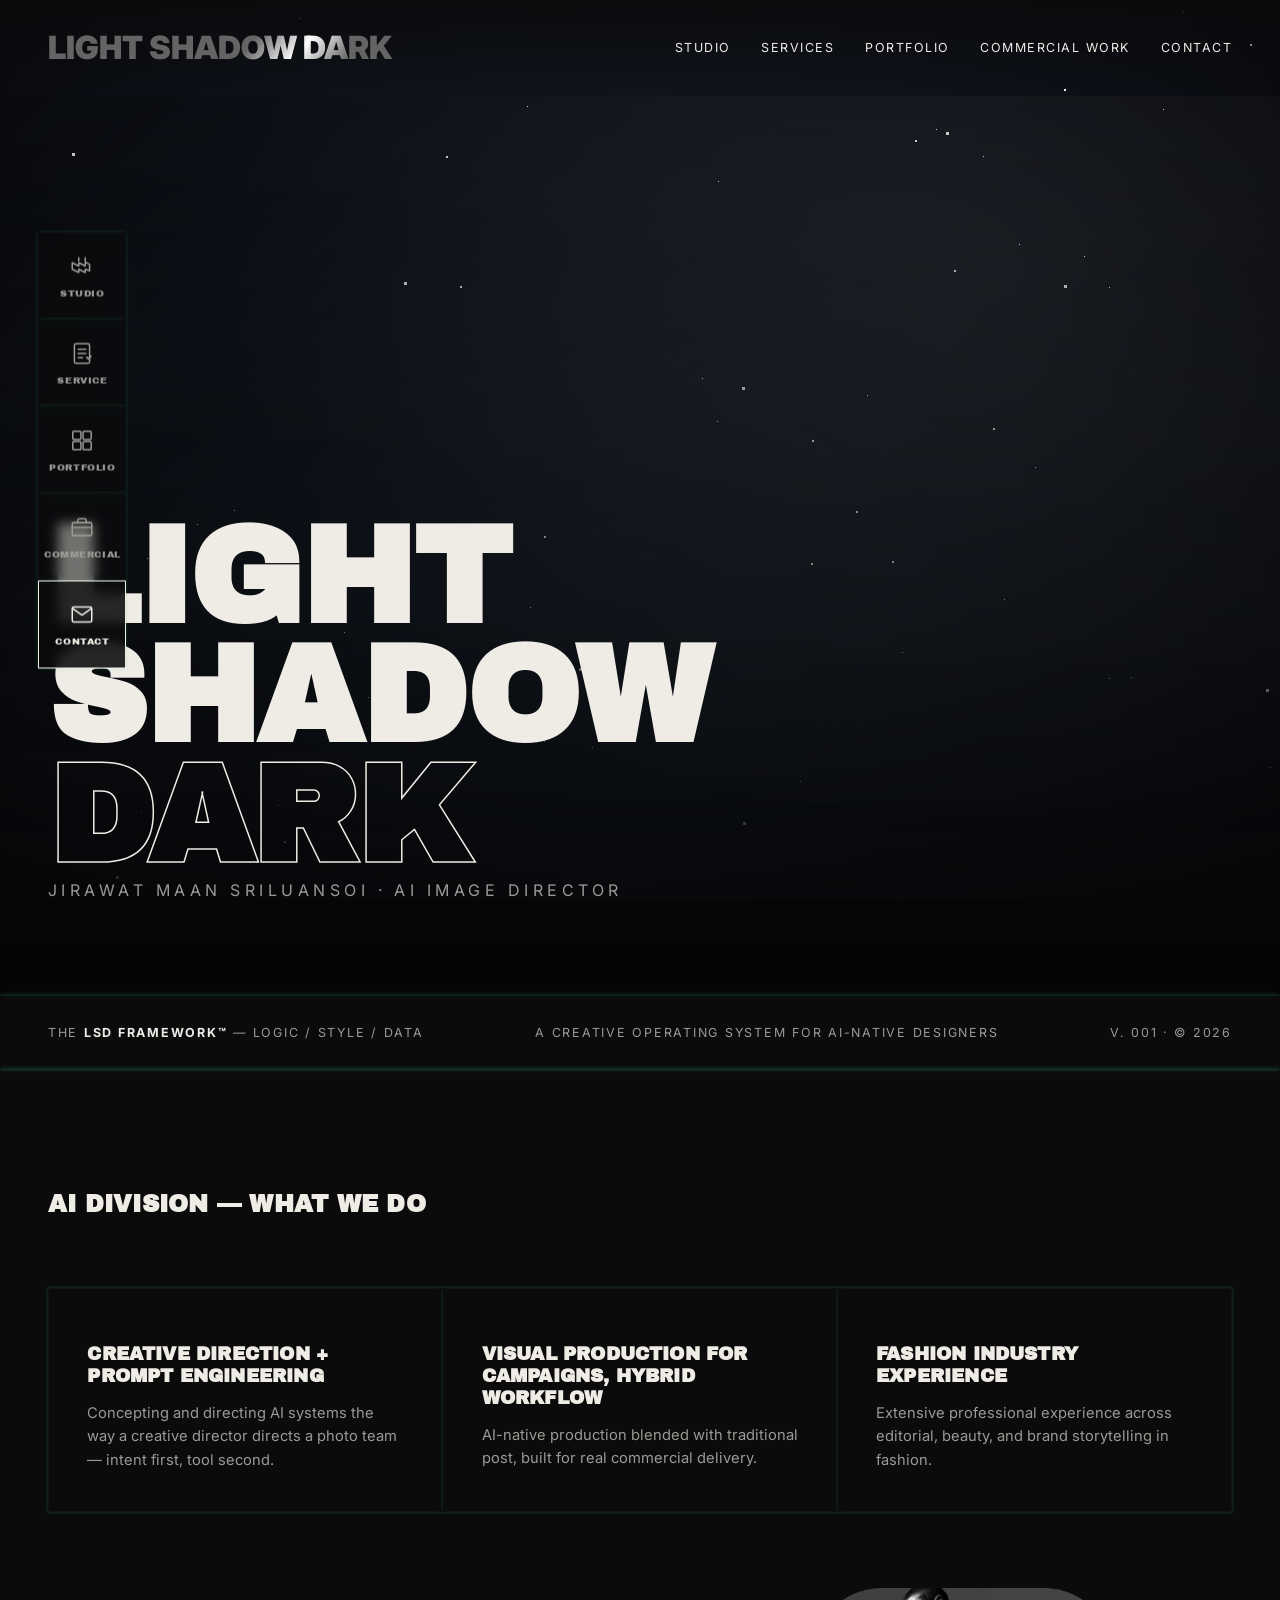
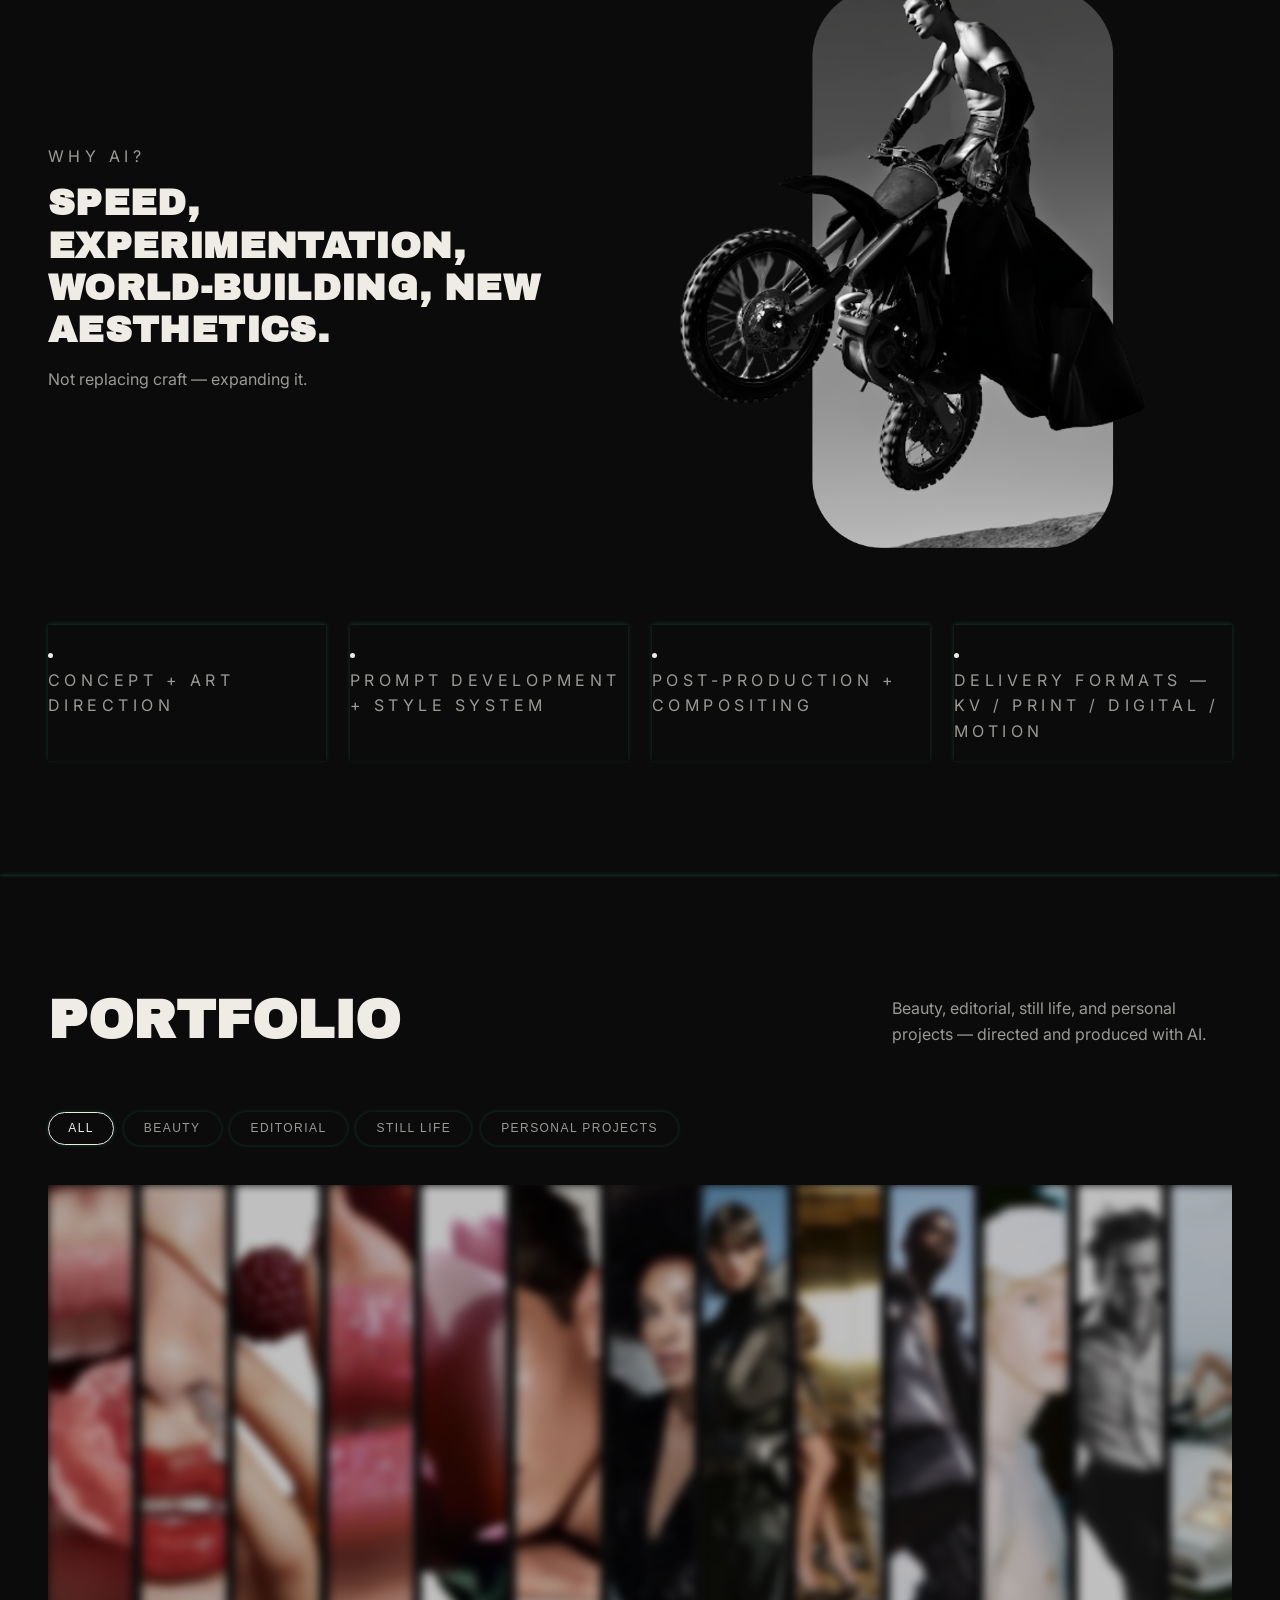
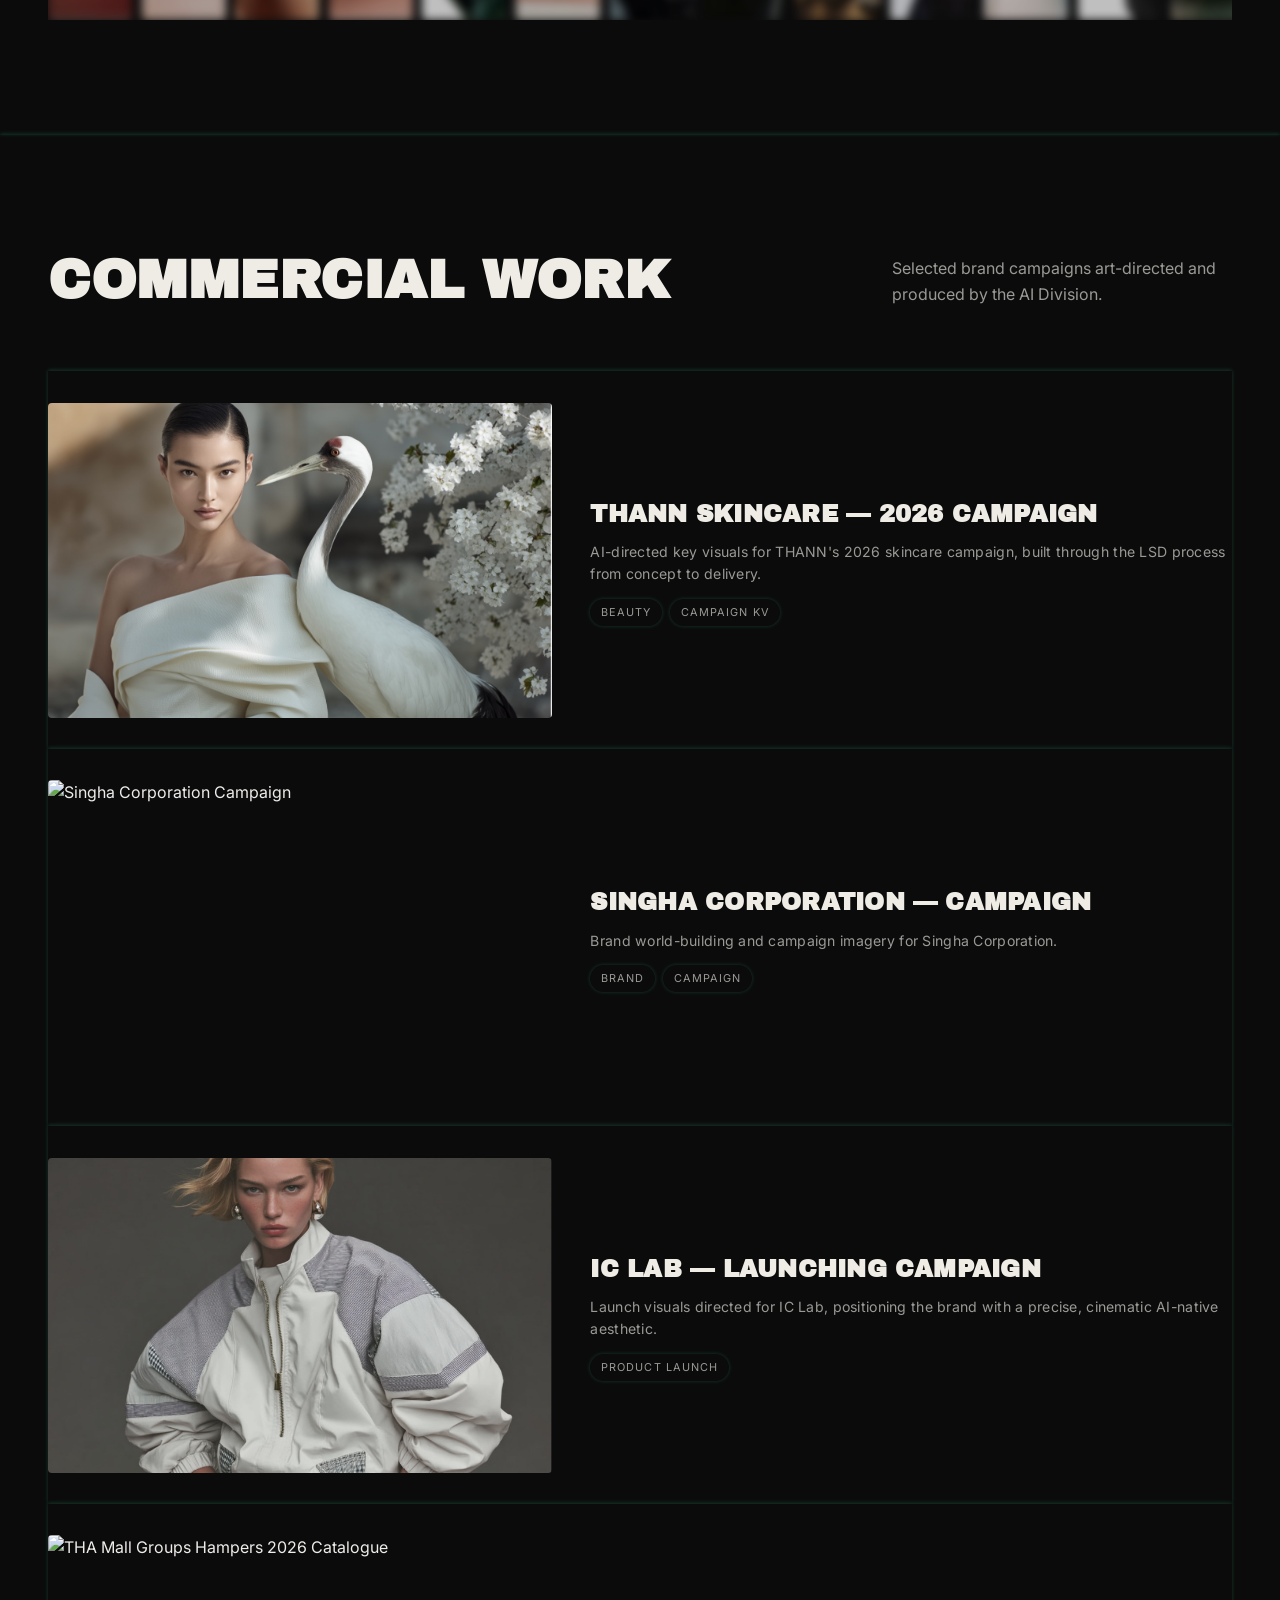
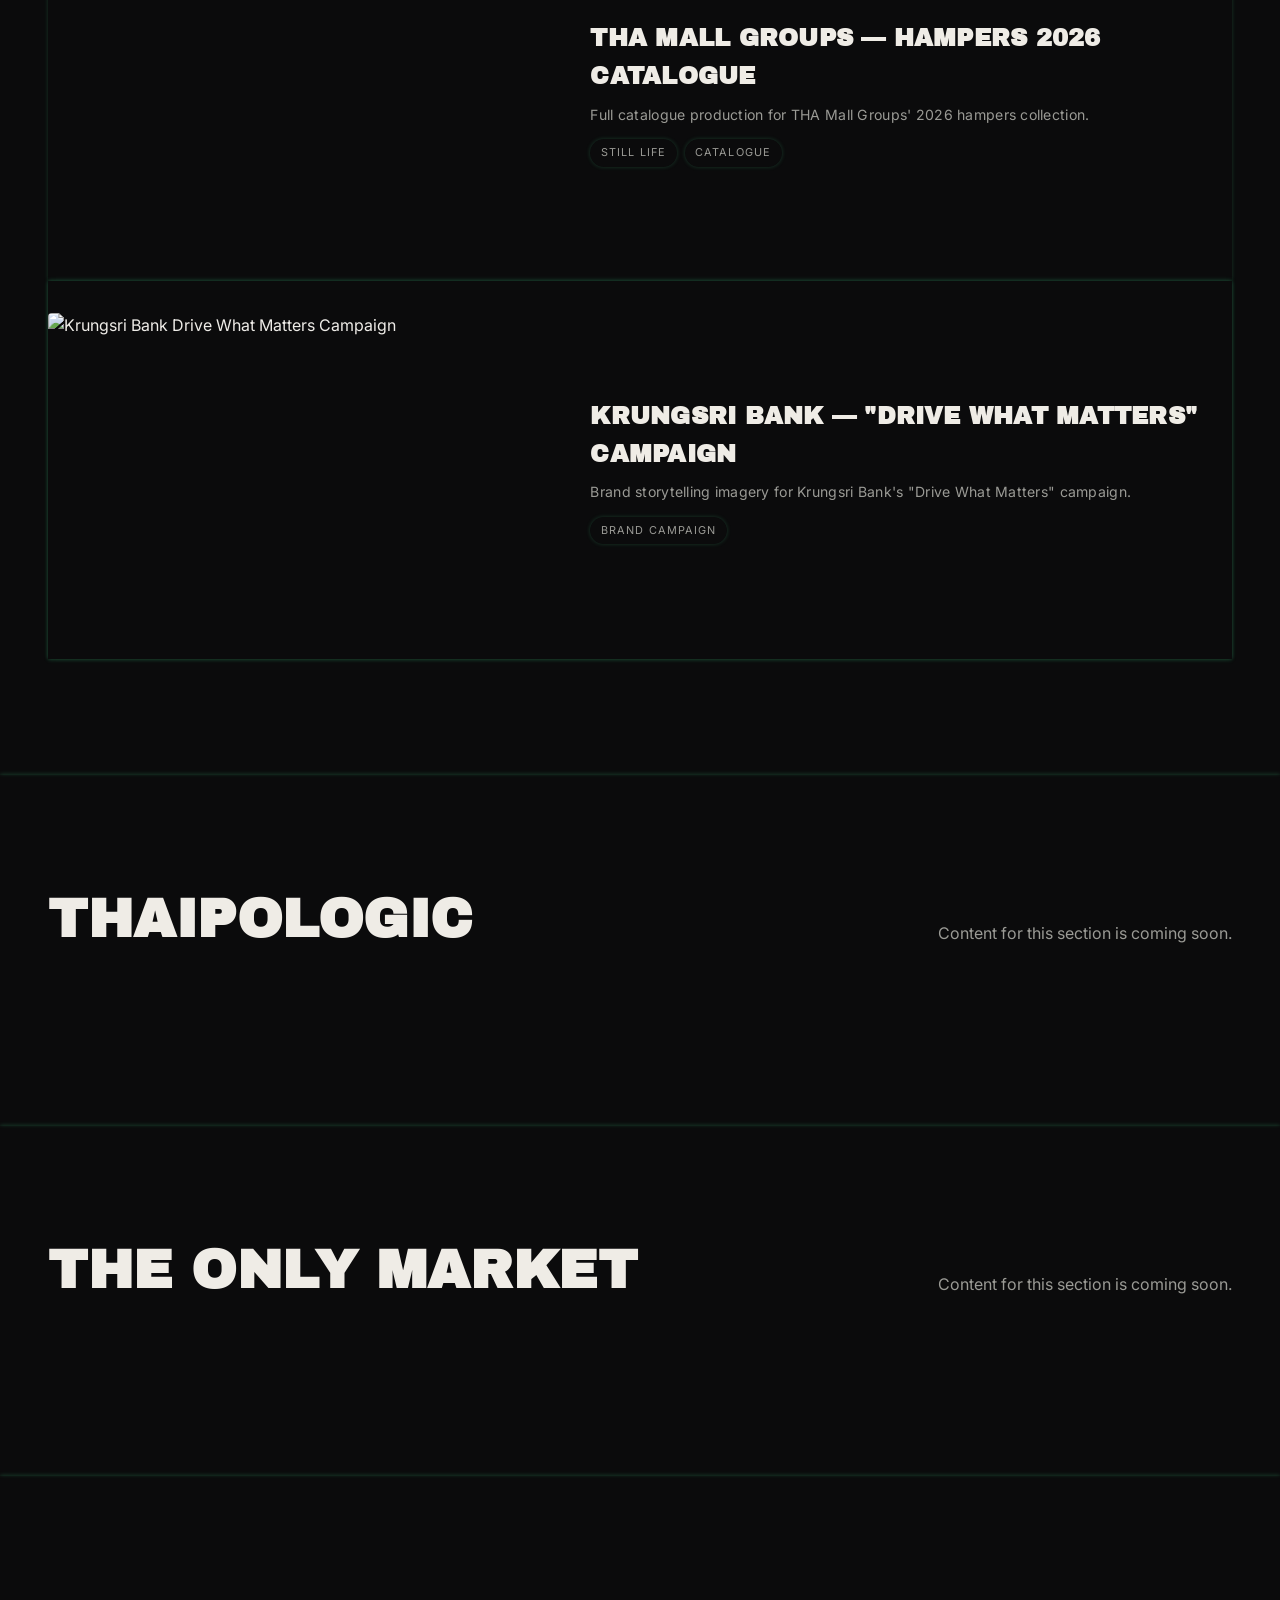
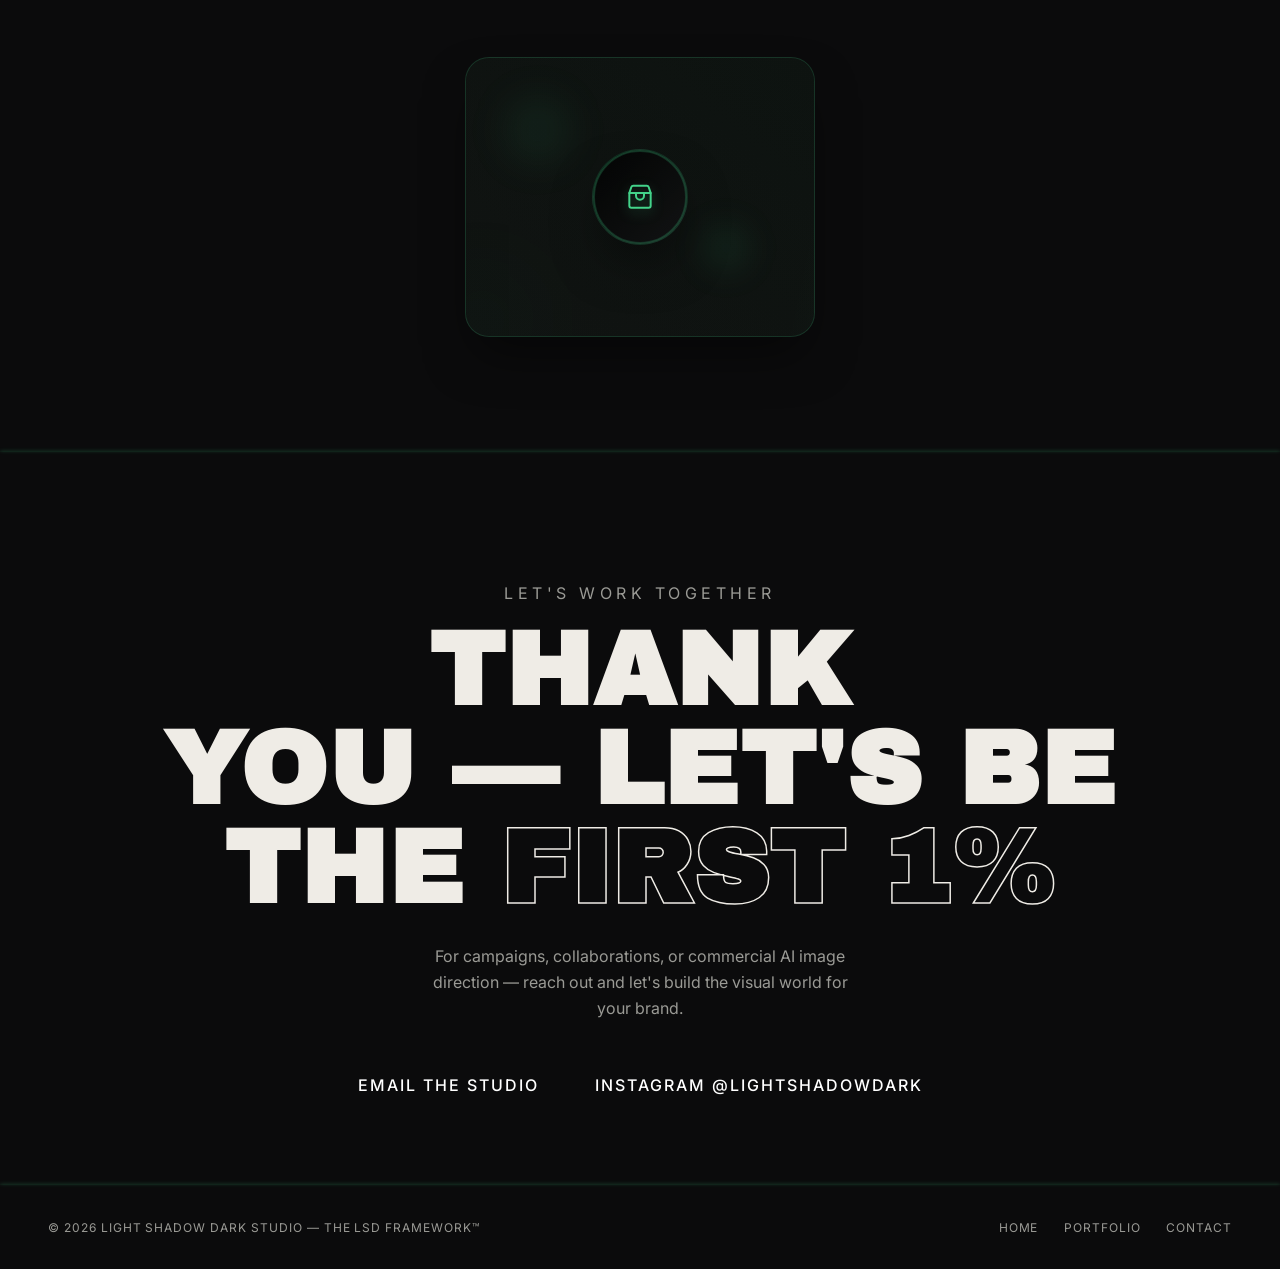
==== index.html @ 572781c7 "Move coming-soon card into the dedicated section, not Thaipologic/Market Misread the request — the c" ====
<!DOCTYPE html>
<html lang="en">
<head>
<meta charset="UTF-8">
<meta name="viewport" content="width=device-width, initial-scale=1.0">
<title>Light Shadow Dark Studio — AI Image Direction</title>
<meta name="description" content="LIGHT SHADOW DARK STUDIO — AI image direction for fashion, beauty and brand storytelling. Founded by Jirawat Maan Sriluansoi.">
<link rel="preconnect" href="https://fonts.googleapis.com">
<link rel="preconnect" href="https://fonts.gstatic.com" crossorigin>
<link href="https://fonts.googleapis.com/css2?family=Archivo+Black&family=Inter:wght@400;500;600&display=swap" rel="stylesheet">
<link rel="stylesheet" href="./style.css?v=17">
</head>
<body>

<!-- ============ FLOATING SIDE NAV (icons, follows scroll) ============ -->
<nav class="side-nav" id="sideNav" aria-label="Quick navigation">
  <a href="#studio" class="side-nav-item" data-section="studio">
    <span class="side-nav-icon" aria-hidden="true">
      <svg viewBox="0 0 24 24" fill="none" stroke="currentColor" stroke-width="1.4" stroke-linecap="round" stroke-linejoin="round">
        <path d="M3 8.5l6 3v-3l6 3V8l4 2v6l-4-1.5v3l-6-3v3l-6-3V8.5z"/>
        <path d="M9 4v3M15 4v3"/>
      </svg>
    </span>
    <span class="side-nav-label">Studio</span>
  </a>
  <a href="#services" class="side-nav-item" data-section="services">
    <span class="side-nav-icon" aria-hidden="true">
      <svg viewBox="0 0 24 24" fill="none" stroke="currentColor" stroke-width="1.4" stroke-linecap="round" stroke-linejoin="round">
        <rect x="5" y="3" width="14" height="18" rx="1.5"/>
        <path d="M8.5 8h7M8.5 12h7M8.5 16h4"/>
        <path d="M16.5 15.5l1.4 1.4 2.3-2.4" stroke-width="1.6"/>
      </svg>
    </span>
    <span class="side-nav-label">Service</span>
  </a>
  <a href="#portfolio" class="side-nav-item" data-section="portfolio">
    <span class="side-nav-icon" aria-hidden="true">
      <svg viewBox="0 0 24 24" fill="none" stroke="currentColor" stroke-width="1.4" stroke-linecap="round" stroke-linejoin="round">
        <rect x="3.5" y="3.5" width="7.5" height="7.5" rx="1"/>
        <rect x="13" y="3.5" width="7.5" height="7.5" rx="1"/>
        <rect x="3.5" y="13" width="7.5" height="7.5" rx="1"/>
        <rect x="13" y="13" width="7.5" height="7.5" rx="1"/>
      </svg>
    </span>
    <span class="side-nav-label">Portfolio</span>
  </a>
  <a href="#work" class="side-nav-item" data-section="work">
    <span class="side-nav-icon" aria-hidden="true">
      <svg viewBox="0 0 24 24" fill="none" stroke="currentColor" stroke-width="1.4" stroke-linecap="round" stroke-linejoin="round">
        <rect x="3" y="7.5" width="18" height="12" rx="1.5"/>
        <path d="M8 7.5V6a2 2 0 0 1 2-2h4a2 2 0 0 1 2 2v1.5"/>
        <path d="M3 12h18"/>
      </svg>
    </span>
    <span class="side-nav-label">Commercial</span>
  </a>
  <a href="#contact" class="side-nav-item" data-section="contact">
    <span class="side-nav-icon" aria-hidden="true">
      <svg viewBox="0 0 24 24" fill="none" stroke="currentColor" stroke-width="1.4" stroke-linecap="round" stroke-linejoin="round">
        <rect x="3" y="5" width="18" height="14" rx="1.5"/>
        <path d="M3.5 6.5l8.5 6 8.5-6"/>
      </svg>
    </span>
    <span class="side-nav-label">Contact</span>
  </a>
</nav>

<!-- ============ HEADER + HERO + FRAMEWORK STRIP, wrapped in the falling-star frame ============ -->
<div class="stars-frame">
  <div class="star-bg" aria-hidden="true">
    <div id="stars"></div>
    <div id="stars2"></div>
    <div id="stars3"></div>
  </div>

  <div class="stars-frame-content">
    <header class="site-header" id="siteHeader">
      <div class="shine">LIGHT SHADOW DARK</div>
      <!-- From Uiverse.io by kennyotsu --> 

    
      <nav class="nav-links" id="navLinks">
        <a href="#studio">Studio</a>
        <a href="#services">Services</a>
        <a href="#portfolio">Portfolio</a>
        <a href="#work">Commercial Work</a>
        <a href="#contact">Contact</a>
      </nav>
      <button class="nav-toggle" id="navToggle" aria-label="Toggle menu">☰</button>
    </header>

    <section class="hero" id="home">
      <div class="container">
        
        <h1 class="hero-title">LIGHT<br>SHADOW<br><em>DARK</em></h1>
        <span class="eyebrow">Jirawat Maan Sriluansoi · AI Image Director</span>
      </div>
    </section>
    <div class="framework-strip">
      <div class="container">
        <span class="tag">The <strong>LSD Framework™</strong> — Logic / Style / Data</span>
        <span class="tag">A creative operating system for AI-native designers</span>
        <span class="tag">V. 001 · © 2026</span>
      </div>
    </div>
  </div>
</div>

<!-- ============ COLOR NAV ============ -->


<!-- ============ SERVICES ============ -->
<section class="section" id="services">
  <div class="container">
    <div class="section-head">
      <h1>AI Division — What We Do</h1>
    </div>
    <div class="service-cards">
      <div class="service-card">
        <span class="num"></span>
        <h3>Creative Direction + Prompt Engineering</h3>
        <p>Concepting and directing AI systems the way a creative director directs a photo team — intent first, tool second.</p>
      </div>
      <div class="service-card">
        <span class="num"></span>
        <h3>Visual Production for Campaigns, Hybrid Workflow</h3>
        <p>AI-native production blended with traditional post, built for real commercial delivery.</p>
      </div>
      <div class="service-card">
        <span class="num"></span>
        <h3>Fashion Industry Experience</h3>
        <p>Extensive professional experience across editorial, beauty, and brand storytelling in fashion.</p>
      </div>
    </div>
    <div class="why-block">
      <div class="why-copy">
        <span class="eyebrow">Why AI?</span>
        <h3>Speed, experimentation, world-building, new aesthetics.</h3>
        <p class="note">Not replacing craft — expanding it.</p>
      </div>
      <img src="assets/img/aiwhyai.png" alt="Why AI — visual example">
    </div>
    <div class="process-steps">
      <li><span class="eyebrow">Concept + Art Direction</span></li>
      <li><span class="eyebrow">Prompt Development + Style System</span></li>
      <li><span class="eyebrow">Post-Production + Compositing</span></li>
      <li><span class="eyebrow">Delivery Formats — KV / Print / Digital / Motion</span></li>
    </div>
  </div>
</section>

<!-- ============ PORTFOLIO ============ -->
<section class="section" id="portfolio">
  <div class="container">
    <div class="section-head">
      <h2>Portfolio</h2>
      <p class="lede">Beauty, editorial, still life, and personal projects — directed and produced with AI.</p>
    </div>
    <div class="filter-tabs" id="filterTabs">
      <button class="active" data-filter="all">All</button>
      <button data-filter="beauty">Beauty</button>
      <button data-filter="editorial">Editorial</button>
      <button data-filter="stilllife">Still Life</button>
      <button data-filter="personal">Personal Projects</button>
    </div>
    <div class="gallery" id="gallery">
      <div class="gallery-item is-visible" data-cat="beauty"><img src="assets/img/Beauty01-Small.jpeg" data-full="assets/img/Beauty01-Full.png" alt="Beauty — LSD Studio" loading="lazy"></div>
      <div class="gallery-item is-visible" data-cat="beauty"><img src="assets/img/Beauty02-Small.jpeg" data-full="assets/img/Beauty02-Full.png" alt="Beauty — LSD Studio" loading="lazy"></div>
      <div class="gallery-item is-visible" data-cat="beauty"><img src="assets/img/Beauty03-Small.jpeg" data-full="assets/img/Beauty03-Full.png" alt="Beauty — LSD Studio" loading="lazy"></div>
      <div class="gallery-item is-visible" data-cat="beauty"><img src="assets/img/Beauty04-Small.jpeg" data-full="assets/img/Beauty04-Full.png" alt="Beauty — LSD Studio" loading="lazy"></div>
      <div class="gallery-item is-visible" data-cat="beauty"><img src="assets/img/Beauty05-Small.jpeg" data-full="assets/img/Beauty05-Full.png" alt="Beauty — LSD Studio" loading="lazy"></div>
      <div class="gallery-item is-visible" data-cat="beauty"><img src="assets/img/Beauty06-Small.jpeg" data-full="assets/img/Beauty06-Full.png" alt="Beauty — LSD Studio" loading="lazy"></div>
      <div class="gallery-item is-visible" data-cat="editorial"><img src="assets/img/Editorial01-Small.jpeg" data-full="assets/img/Editorial01-Full.png" alt="Editorial — LSD Studio" loading="lazy"></div>
      <div class="gallery-item is-visible" data-cat="editorial"><img src="assets/img/Editorial02-Small.jpeg" data-full="assets/img/Editorial02-Full.png" alt="Editorial — LSD Studio" loading="lazy"></div>
      <div class="gallery-item is-visible" data-cat="editorial"><img src="assets/img/Editorial03-Small.jpeg" data-full="assets/img/Editorial03-Full.png" alt="Editorial — LSD Studio" loading="lazy"></div>
      <div class="gallery-item is-visible" data-cat="editorial"><img src="assets/img/Editorial04-Small.jpeg" data-full="assets/img/Editorial04-Full.png" alt="Editorial — LSD Studio" loading="lazy"></div>
      <div class="gallery-item is-visible" data-cat="editorial"><img src="assets/img/Editorial05-Small.jpeg" data-full="assets/img/Editorial05-Full.png" alt="Editorial — LSD Studio" loading="lazy"></div>
      <div class="gallery-item is-visible" data-cat="editorial"><img src="assets/img/Editoriial06-Small.jpeg" data-full="assets/img/Editoriial06-Full.png" alt="Editorial — LSD Studio" loading="lazy"></div>
      <div class="gallery-item is-visible" data-cat="editorial"><img src="assets/img/Editorial07-Small.jpeg" data-full="assets/img/Editorial07-Full.png" alt="Editorial — LSD Studio" loading="lazy"></div>
      <div class="gallery-item is-visible" data-cat="editorial"><img src="assets/img/Editorial08-Small.jpeg" data-full="assets/img/Editorial08-Full.png" alt="Editorial — LSD Studio" loading="lazy"></div>
      <div class="gallery-item is-visible" data-cat="editorial"><img src="assets/img/Editorial09-Small.jpeg" data-full="assets/img/Editorial09-Full.png" alt="Editorial — LSD Studio" loading="lazy"></div>
      <div class="gallery-item is-visible" data-cat="editorial"><img src="assets/img/Editorial10-Small.jpeg" data-full="assets/img/Editorial10-Full.png" alt="Editorial — LSD Studio" loading="lazy"></div>
      <div class="gallery-item is-visible" data-cat="editorial"><img src="assets/img/Editorial11-Small.jpeg" data-full="assets/img/Editorial11-Full.png" alt="Editorial — LSD Studio" loading="lazy"></div>
      <div class="gallery-item is-visible" data-cat="stilllife"><img src="assets/img/Stilllife01.png" alt="Still Life — LSD Studio" loading="lazy"></div>
      <div class="gallery-item is-visible" data-cat="stilllife"><img src="assets/img/Stilllife02.png" alt="Still Life — LSD Studio" loading="lazy"></div>
      <div class="gallery-item is-visible" data-cat="stilllife"><img src="assets/img/Stilllife03.png" alt="Still Life — LSD Studio" loading="lazy"></div>
      <div class="gallery-item is-visible" data-cat="stilllife"><img src="assets/img/Stilllife04.png" alt="Still Life — LSD Studio" loading="lazy"></div>
      <div class="gallery-item is-visible" data-cat="stilllife"><img src="assets/img/Stilllife05.png" alt="Still Life — LSD Studio" loading="lazy"></div>
      <div class="gallery-item is-visible" data-cat="stilllife"><img src="assets/img/Stilllife06.png" alt="Still Life — LSD Studio" loading="lazy"></div>
      <div class="gallery-item is-visible" data-cat="stilllife"><img src="assets/img/Stilllife07.png" alt="Still Life — LSD Studio" loading="lazy"></div>
      <div class="gallery-item is-visible" data-cat="stilllife"><img src="assets/img/Stilllife08.png" alt="Still Life — LSD Studio" loading="lazy"></div>
      <div class="gallery-item is-visible" data-cat="stilllife"><img src="assets/img/Stilllife09.png" alt="Still Life — LSD Studio" loading="lazy"></div>
      <div class="gallery-item is-visible" data-cat="personal"><img src="assets/img/Personal01.png" alt="Personal Project — LSD Studio" loading="lazy"></div>
      <div class="gallery-item is-visible" data-cat="personal"><img src="assets/img/Personal02.png" alt="Personal Project — LSD Studio" loading="lazy"></div>
      <div class="gallery-item is-visible" data-cat="personal"><img src="assets/img/Personal03.png" alt="Personal Project — LSD Studio" loading="lazy"></div>
      <div class="gallery-item is-visible" data-cat="personal"><img src="assets/img/Personal04.png" alt="Personal Project — LSD Studio" loading="lazy"></div>
      <div class="gallery-item is-visible" data-cat="personal"><img src="assets/img/Personal05.png" alt="Personal Project — LSD Studio" loading="lazy"></div>
      <div class="gallery-item is-visible" data-cat="personal"><img src="assets/img/Personal06.png" alt="Personal Project — LSD Studio" loading="lazy"></div>
      <div class="gallery-item is-visible" data-cat="personal"><img src="assets/img/Personal08.png" alt="Personal Project — LSD Studio" loading="lazy"></div>
      <div class="gallery-item is-visible" data-cat="personal"><img src="assets/img/Personal09.png" alt="Personal Project — LSD Studio" loading="lazy"></div>
    </div>
  </div>
</section>

<!-- ============ COMMERCIAL WORK ============ -->
<section class="section" id="work">
  <div class="container">
    <div class="section-head">
      <h2>Commercial Work</h2>
      <p class="lede">Selected brand campaigns art-directed and produced by the AI Division.</p>
    </div>
    <div class="work-list">
      <div class="work-row">
        <div class="thumb"><img src="assets/img/Commercial_THANN_Cover.png" alt="THANN Skincare 2026 Campaign" loading="lazy"></div>
        <div class="work-info">
          <h3>THANN Skincare — 2026 Campaign</h3>
          <p>AI-directed key visuals for THANN's 2026 skincare campaign, built through the LSD process from concept to delivery.</p>
          <div class="tag-row"><span>Beauty</span><span>Campaign KV</span></div>
        </div>
      </div>
      <div class="work-row">
        <div class="thumb"><img src="assets/img/Commercial_SINGHA_Cover.png" alt="Singha Corporation Campaign" loading="lazy"></div>
        <div class="work-info">
          <h3>Singha Corporation — Campaign</h3>
          <p>Brand world-building and campaign imagery for Singha Corporation.</p>
          <div class="tag-row"><span>Brand</span><span>Campaign</span></div>
        </div>
      </div>
      <div class="work-row">
        <div class="thumb"><img src="assets/img/Commercial_ICLAB_Cover.png" alt="IC Lab Launching Campaign" loading="lazy"></div>
        <div class="work-info">
          <h3>IC Lab — Launching Campaign</h3>
          <p>Launch visuals directed for IC Lab, positioning the brand with a precise, cinematic AI-native aesthetic.</p>
          <div class="tag-row"><span>Product Launch</span></div>
        </div>
      </div>
      <div class="work-row">
        <div class="thumb"><img src="assets/img/Commercial04.png" alt="THA Mall Groups Hampers 2026 Catalogue" loading="lazy"></div>
        <div class="work-info">
          <h3>THA Mall Groups — Hampers 2026 Catalogue</h3>
          <p>Full catalogue production for THA Mall Groups' 2026 hampers collection.</p>
          <div class="tag-row"><span>Still Life</span><span>Catalogue</span></div>
        </div>
      </div>
      <div class="work-row">
        <div class="thumb"><img src="assets/img/Commercial_KRUSI.png" alt="Krungsri Bank Drive What Matters Campaign" loading="lazy"></div>
        <div class="work-info">
          <h3>Krungsri Bank — "Drive What Matters" Campaign</h3>
          <p>Brand storytelling imagery for Krungsri Bank's "Drive What Matters" campaign.</p>
          <div class="tag-row"><span>Brand Campaign</span></div>
        </div>
      </div>
    </div>
  </div>
</section>

<!-- ============ THAIPOLOGIC (placeholder — content pending) ============ -->
<section class="section" id="thaipologic">
  <div class="container">
    <div class="section-head">
      <h2>Thaipologic</h2>
      <p class="lede">Content for this section is coming soon.</p>
    </div>
  </div>
</section>

<!-- ============ THE ONLY MARKET (placeholder — content pending) ============ -->
<section class="section" id="the-only-market">
  <div class="container">
    <div class="section-head">
      <h2>The Only Market</h2>
      <p class="lede">Content for this section is coming soon.</p>
    </div>
  </div>
</section>


  <!-- ============ PRIVATE ============ -->
<section class="section" id="Jiraman">
  <div class="container">
    <div class="section-head">
      <h2></h2>
      <p class="lede"></p>
    </div>
    <div class="coming-soon-card">
      <div class="coming-soon-glow">
        <div class="csg-blob"></div>
        <div class="csg-dot csg-dot-a"></div>
        <div class="csg-dot csg-dot-b"></div>
        <div class="csg-sheen"></div>
      </div>
      <div class="coming-soon-badge">
        <span class="csb-ring csb-ring-a"></span>
        <span class="csb-ring csb-ring-b"></span>
        <span class="csb-icon">
          <svg viewBox="0 0 24 24" fill="none" stroke="currentColor" stroke-width="1.5" stroke-linecap="round" stroke-linejoin="round">
            <path d="M4 9l1.5-4.5A1.5 1.5 0 0 1 6.93 3.5h10.14a1.5 1.5 0 0 1 1.43 1L20 9"/>
            <path d="M4 9h16v9.5A1.5 1.5 0 0 1 18.5 20h-13A1.5 1.5 0 0 1 4 18.5V9z"/>
            <path d="M9 9v2a3 3 0 0 0 6 0V9"/>
          </svg>
        </span>
      </div>
    </div>
  </div>
</section>


<!-- ============ CONTACT ============ -->
<section class="section contact-section" id="contact">
  <div class="container">
    <span class="eyebrow">Let's work together</span>
    <h2 class="contact-title">THANK<br>YOU — LET'S BE<br>THE <span class="outline">FIRST 1%</span></h2>
    <p class="contact-lede">For campaigns, collaborations, or commercial AI image direction — reach out and let's build the visual world for your brand.</p>
    <div class="contact-actions">
      <a href="mailto:hello@lightshadowdark.studio" class="btn-glow">Email the Studio</a>
      <a href="https://instagram.com/lightshadowdark" target="_blank" rel="noopener" class="btn-glow">Instagram @lightshadowdark</a>
    </div>
  </div>
</section>

<footer class="site-footer">
  <div class="container" style="display:flex;justify-content:space-between;align-items:center;flex-wrap:wrap;gap:1rem;width:100%;">
    <span>© 2026 Light Shadow Dark Studio — The LSD Framework™</span>
    <div class="footer-links">
      <a href="#home">Home</a>
      <a href="#portfolio">Portfolio</a>
      <a href="#contact">Contact</a>
    </div>
  </div>
</footer>

<div class="photo-modal" id="photoModal">
  <button class="photo-modal-close" id="photoModalClose">✕</button>
  <button class="photo-modal-nav photo-modal-prev" id="photoModalPrev" aria-label="Previous photo">«</button>
  <img id="photoModalImg" src="" alt="">
  <button class="photo-modal-nav photo-modal-next" id="photoModalNext" aria-label="Next photo">»</button>
</div>

<script src="./script.js?v=17"></script>
</body>
</html>
---- style.css ----
/* ==========================================================================
   LIGHT SHADOW DARK STUDIO — main stylesheet
   ========================================================================== */

:root {
  --black: #0b0b0c;
  --ink: #141416;
  --cream: #efece6;
  --grey: #9a9a95;
  --line: transparent;
  --accent: #efece6;
  --maxw: 1320px;
  --gap: clamp(1rem, 2vw, 2rem);
}

* { box-sizing: border-box; }
html { scroll-behavior: smooth; }

body {
  margin: 0;
  background: var(--black);
  color: var(--cream);
  font-family: "Inter", -apple-system, BlinkMacSystemFont, "Segoe UI", Helvetica, Arial, sans-serif;
  font-size: 16px;
  line-height: 1.6;
  -webkit-font-smoothing: antialiased;
}

h1, h2, h3, h4 {
  font-family: "Archivo Black", "Helvetica Neue", Arial, sans-serif;
  text-transform: uppercase;
  letter-spacing: 0.01em;
  margin: 0;
  color: var(--cream);
}

a { color: inherit; text-decoration: none; }
img { max-width: 100%; display: block; }
ul { margin: 0; padding: 0; list-style: none; }
p { margin: 0; }

/* ---------------- Effect / Logo ---------------- */
.shine {
  font-size: 2em;
  font-weight: 900;
  color: rgba(255, 255, 255, 0.3);
  background: #222 -webkit-gradient(
      linear,
      left top,
      right top,
      from(#222),
      to(#222),
      color-stop(0.5, #fff)
    ) 0 0 no-repeat;
  background-image: -webkit-linear-gradient(
    -40deg,
    transparent 0%,
    transparent 40%,
    #fff 50%,
    transparent 60%,
    transparent 100%
  );

  -webkit-background-clip: text;
  -webkit-background-size: 300px;
  -webkit-animation: zezzz;
  -webkit-animation-duration: 3s;
  -webkit-animation-iteration-count: infinite;
}
 @-webkit-keyframes zezzz {
  0%,
  10% {
    background-position: -200px;
  }
  20% {
    background-position: topleft;
  }
  100% {
    background-position: 200px;
  }
}

/* ---------------- Effect / Logo ---------------- */


.container {
  max-width: var(--maxw);
  margin: 0 auto;
  padding: 0 clamp(1.25rem, 4vw, 3rem);
}

.eyebrow {
  font-size: 1rem;
  letter-spacing: 0.28em;
  text-transform: uppercase;
  color: var(--grey);
  display: inline-block;
  margin-bottom: 1rem;
}

.section {
  padding: clamp(4rem, 9vw, 8rem) 0;
  border-top: 1px solid var(--line);
  box-shadow: 0 -1px 4px 0 rgba(67, 211, 138, 0.22);
}

.section-head {
  display: flex;
  justify-content: space-between;
  align-items: flex-end;
  gap: 2rem;
  margin-bottom: clamp(2.5rem, 5vw, 4rem);
  flex-wrap: wrap;
}

.section-head h2 {
  font-size: clamp(2rem, 5vw, 3.4rem);
  line-height: 1.02;
  max-width: 20ch;
}

.section-head .lede {
  max-width: 34ch;
  color: var(--grey);
  font-size: 1rem;
}

/* ---------------- Floating side nav (icons, follows scroll) ---------------- */

.side-nav {
  position: fixed;
  left: clamp(1.25rem, 3vw, 2.5rem);
  top: 50%;
  transform: translateY(-50%);
  z-index: 150;
  display: flex;
  flex-direction: column;
}
.side-nav-item {
  display: flex;
  flex-direction: column;
  align-items: center;
  justify-content: center;
  gap: 0.55rem;
  width: 88px;
  height: 88px;
  padding: 0.5rem;
  border: 1px solid var(--line);
  box-shadow: 0 0 4px 0 rgba(67, 211, 138, 0.22);
  margin-bottom: -1px;
  background: rgba(11, 11, 12, 0.55);
  backdrop-filter: blur(6px);
  color: var(--grey);
  text-align: center;
  transition: color 0.25s ease, background 0.25s ease, border-color 0.25s ease;
}
.side-nav-item:hover,
.side-nav-item.active {
  color: var(--cream);
  border-color: var(--cream);
  background: rgba(11, 11, 12, 0.88);
}
.side-nav-icon svg { width: 26px; height: 26px; display: block; }
.side-nav-label {
  font-family: "Archivo Black", sans-serif;
  font-size: 0.6rem;
  letter-spacing: 0.06em;
  text-transform: uppercase;
  line-height: 1.1;
}

@media (max-width: 900px) {
  .side-nav { display: none; }
}

/* ---------------- Header / Nav ---------------- */

.site-header {
  position: fixed;
  inset: 0 0 auto 0;
  z-index: 100;
  display: flex;
  align-items: center;
  justify-content: space-between;
  padding: 1.4rem clamp(1.25rem, 4vw, 3rem);
  background: linear-gradient(to bottom, rgba(11,11,12,0.92), rgba(11,11,12,0));
  transition: background 0.3s ease;
}

.site-header.scrolled {
  background: rgba(11, 11, 12, 0.92);
  backdrop-filter: blur(6px);
  border-bottom: 1px solid var(--line);
  box-shadow: 0 1px 4px 0 rgba(67, 211, 138, 0.22);
}

.logo {
  font-family: "Archivo Black", sans-serif;
  font-size: 1rem;
  letter-spacing: 0.05em;
  line-height: 1.1;
}
.logo span { display: block; font-size: 0.6rem; letter-spacing: 0.25em; color: var(--grey); font-family: inherit; text-transform: uppercase; margin-top: 2px;}

.nav-links {
  display: flex;
  gap: clamp(1rem, 2.4vw, 2.4rem);
  font-size: 0.78rem;
  letter-spacing: 0.12em;
  text-transform: uppercase;
}
.nav-links a { padding: 0.4rem 0; border-bottom: 1px solid transparent; transition: border-color 0.2s ease, color 0.2s ease; }
.nav-links a:hover { border-color: var(--cream); }

.nav-toggle {
  display: none;
  background: none;
  border: 1px solid var(--line);
  box-shadow: 0 0 4px 0 rgba(67, 211, 138, 0.22);
  color: var(--cream);
  width: 42px;
  height: 42px;
  border-radius: 50%;
  cursor: pointer;
  font-size: 1.1rem;
}

/* ---------------- Hero ---------------- */

.hero {
  min-height: 100svh;
  display: flex;
  align-items: flex-end;
  position: relative;
  padding: clamp(6rem, 12vw, 9rem) 0 clamp(3rem, 6vw, 5rem);
  overflow: hidden;
  border-top: none;
}

.hero::before {
  content: "";
  position: absolute;
  inset: 0;
  background:
    radial-gradient(ellipse at 75% 20%, rgba(239,236,230,0.06), transparent 55%),
    linear-gradient(180deg, rgba(11,11,12,0.2) 0%, rgba(11,11,12,0.55) 55%, var(--black) 100%),
    url('assets/img/cover2_1.jpg') center 20%/cover no-repeat;
  filter: grayscale(0.15) contrast(1.05);
  z-index: 0;
}

.hero .container { position: relative; z-index: 1; width: 100%; }

.hero-title {
  font-size: clamp(3rem, 11vw, 8.5rem);
  line-height: 0.88;
  letter-spacing: -0.01em;
}
.hero-title em {
  font-style: normal;
  color: transparent;
  -webkit-text-stroke: 1.5px var(--cream);
}

.hero-sub {
  display: flex;
  justify-content: space-between;
  align-items: flex-end;
  gap: 2rem;
  margin-top: clamp(1.5rem, 3vw, 2.5rem);
  flex-wrap: wrap;
  border-top: 1px solid var(--line);
  padding-top: 1.5rem;
}

.hero-sub p { max-width: 40ch; color: var(--grey); }

.btn {
  display: inline-flex;
  align-items: center;
  gap: 0.6rem;
  border: 1px solid var(--cream);
  color: var(--cream);
  padding: 0.85rem 1.6rem;
  font-size: 0.78rem;
  letter-spacing: 0.18em;
  text-transform: uppercase;
  border-radius: 999px;
  white-space: nowrap;
  transition: background 0.25s ease, color 0.25s ease;
}
.btn:hover { background: var(--cream); color: var(--black); }

.scroll-cue {
  position: absolute;
  right: clamp(1.25rem, 4vw, 3rem);
  bottom: 2rem;
  writing-mode: vertical-rl;
  font-size: 0.7rem;
  letter-spacing: 0.3em;
  text-transform: uppercase;
  color: var(--grey);
  z-index: 1;
}
.scroll-cue::before {
  content: "";
  display: block;
  width: 1px;
  height: 60px;
  background: var(--grey);
  margin: 0 auto 0.8rem;
}

/* ---------------- Framework strip ---------------- */

.framework-strip {
  border-top: 1px solid var(--line);
  border-bottom: 1px solid var(--line);
  box-shadow: 0 -1px 4px 0 rgba(67, 211, 138, 0.22), 0 1px 4px 0 rgba(67, 211, 138, 0.22);
  padding: 1.6rem 0;
}
.framework-strip .container {
  display: flex;
  flex-wrap: wrap;
  gap: 1rem 2.5rem;
  align-items: center;
  justify-content: space-between;
}
.framework-strip .tag {
  font-size: 0.78rem;
  letter-spacing: 0.14em;
  text-transform: uppercase;
  color: var(--grey);
}
.framework-strip .tag strong { color: var(--cream); }

/* ---------------- Color nav (glow-pill hover, per-item color) ---------------- */

.bottom-nav {
  display: flex;
  flex-wrap: wrap;
  justify-content: center;
  align-items: center;
  gap: clamp(1.5rem, 4vw, 3rem);
  padding: clamp(2rem, 4vw, 3rem) clamp(1.25rem, 4vw, 3rem);
  background: #ffff;
  border-bottom: 0.1px solid var(--line);
}
.bn-item {
  position: relative;
  display: inline-flex;
  align-items: center;
  color: var(--cream);
  font-family: "Archivo Black", sans-serif;
  font-size: clamp(0.95rem, 1.8vw, 1.15rem);
  text-transform: uppercase;
  letter-spacing: 0.03em;
  padding: 0.1rem 0.1rem;
  border-radius: 1px;
  background: transparent;
  transition: color 0.3s ease, background 0.3s ease, box-shadow 0.3s ease;
}
.bn-item:hover {
  background: rgba(11, 11, 12, 0.92);
  backdrop-filter: blur(6px);
  border-top: 2px solid var(--bn-color);
  border-bottom: 2px solid var(--bn-color);
}

/* ---------------- About / Studio ---------------- */

.about-grid {
  display: grid;
  grid-template-columns: 0.85fr 1.15fr;
  gap: clamp(2rem, 0.1vw, 0.1rem);
  align-items: center;
}
.about-grid img { border-radius: 4px; filter: grayscale(0.2); }
.about-copy .role {
  color: var(--grey);
  font-size: 0.95rem;
  margin: 0.6rem 0 1.6rem;
}
.about-copy p { margin-bottom: 1.1rem; color: #d9d6d0; }
.about-meta {
  display: flex;
  gap: 2.2rem;
  margin-top: 2rem;
  flex-wrap: wrap;
}
.about-meta div { font-size: 0.75rem; letter-spacing: 0.1em; text-transform: uppercase; color: var(--grey); }
.about-meta div strong { display: block; color: var(--cream); font-size: 0.95rem; letter-spacing: 0; text-transform: none; margin-bottom: 0.2rem; font-family: "Archivo Black"; }

/* ---------------- Services ---------------- */

.service-cards {
  display: grid;
  grid-template-columns: repeat(3, 1fr);
  gap: 1px;
  background: var(--line);
  border: 1px solid var(--line);
  box-shadow: 0 0 4px 0 rgba(67, 211, 138, 0.22);
}
.service-card {
  background: var(--black);
  box-shadow: 0 0 4px 0 rgba(67, 211, 138, 0.16);
  padding: clamp(1.6rem, 3vw, 2.4rem);
}
.service-card .num { color: var(--grey); font-size: 0.8rem; letter-spacing: 0.1em; }
.service-card h3 { font-size: 1.15rem; margin: 1rem 0 0.9rem; line-height: 1.2; }
.service-card p { color: var(--grey); font-size: 0.92rem; }

.why-block {
  margin-top: clamp(3rem, 6vw, 5rem);
  display: grid;
  grid-template-columns: 1fr 1fr;
  gap: clamp(2rem, 5vw, 4rem);
  align-items: center;
}
.why-block img { filter: grayscale(0.2); border-radius: 4px; }
.why-copy .eyebrow { margin-bottom: 0.8rem; }
.why-copy h3 { font-size: clamp(1.6rem, 3vw, 2.3rem); line-height: 1.15; margin-bottom: 1rem; }
.why-copy p.note { color: var(--grey); font-style: normal; }

.process-steps {
  margin-top: clamp(3rem, 6vw, 5rem);
  display: grid;
  grid-template-columns: repeat(4, 1fr);
  gap: 1.5rem;
}
.process-steps li { border-top: 1px solid var(--line); box-shadow: 0 -1px 4px 0 rgba(67, 211, 138, 0.22); padding-top: 1rem; }
.process-steps .step-num { font-family: "Archivo Black"; font-size: 1.6rem; color: var(--grey); display:block; margin-bottom: 0.6rem;}
.process-steps .step-label { font-size: 0.92rem; color: var(--cream); }

/* ---------------- Portfolio ---------------- */

.filter-tabs {
  display: flex;
  gap: 0.6rem;
  flex-wrap: wrap;
  margin-bottom: 2.5rem;
}
.filter-tabs button {
  background: none;
  border: 1px solid var(--line);
  box-shadow: 0 0 4px 0 rgba(67, 211, 138, 0.22);
  color: var(--grey);
  padding: 0.55rem 1.2rem;
  font-size: 0.75rem;
  letter-spacing: 0.12em;
  text-transform: uppercase;
  border-radius: 999px;
  cursor: pointer;
  transition: all 0.2s ease;
}
.filter-tabs button.active,
.filter-tabs button:hover {
  border-color: var(--cream);
  color: var(--cream);
}

.gallery {
  display: flex;
  align-items: stretch;
  gap: 0.6rem;
  height: clamp(260px, 34vw, 440px);
  overflow-x: auto;
  overflow-y: hidden;
  scrollbar-width: thin;
  scrollbar-color: var(--grey) transparent;
}
.gallery::-webkit-scrollbar { height: 6px; }
.gallery::-webkit-scrollbar-track { background: var(--line); border-radius: 999px; }
.gallery::-webkit-scrollbar-thumb { background: var(--grey); border-radius: 999px; }
.gallery::-webkit-scrollbar-thumb:hover { background: var(--cream); }
.gallery-item[data-cat] { display: none; }
.gallery-item.is-visible {
  display: block;
  flex: 1 0 84px;
  min-width: 84px;
  position: relative;
  overflow: hidden;
  border-radius: 4px;
  cursor: pointer;
  filter: blur(5px) brightness(0.75);
  transition: flex 0.55s cubic-bezier(.2,.7,.3,1), filter 0.45s ease;
}
.gallery-item.is-visible img {
  width: 100%;
  height: 100%;
  object-fit: cover;
  display: block;
}
.gallery-item.is-visible.active {
  flex: 6 0 260px;
  filter: blur(0) brightness(1);
}

/* ---------------- Commercial work ---------------- */

.work-list { display: flex; flex-direction: column; }
.work-row {
  display: grid;
  grid-template-columns: 1.1fr 1.4fr;
  gap: clamp(1.2rem, 3vw, 3rem);
  align-items: center;
  padding: clamp(1.4rem, 2.4vw, 2rem) 0;
  border-top: 1px solid var(--line);
  box-shadow: 0 -1px 4px 0 rgba(67, 211, 138, 0.22);
  background: var(--black);
  transition: background 0.2s ease, transform 0.4s ease, filter 0.4s ease;
}
.work-list .work-row:last-child {
  border-bottom: 1px solid var(--line);
  box-shadow: 0 -1px 4px 0 rgba(67, 211, 138, 0.22), 0 1px 4px 0 rgba(67, 211, 138, 0.22);
}
.work-row:hover { background: rgba(239,236,230,0.03); transform: scale(1.02); position: relative; z-index: 2; }
.work-list:hover > .work-row:not(:hover) { filter: blur(6px); transform: scale(0.97); }
.work-row .thumb { overflow: hidden; border-radius: 4px; aspect-ratio: 16/10; }
.work-row .thumb img { width: 100%; height: 100%; object-fit: cover; filter: grayscale(0.25); transition: transform 0.5s ease, filter 0.4s ease;}
.work-row:hover .thumb img { transform: scale(1.06); filter: grayscale(0); }
.work-info h3 { font-size: clamp(1.1rem, 2vw, 1.5rem); margin-bottom: 0.5rem; }
.work-info p { color: var(--grey); font-size: 0.88rem; letter-spacing: 0.02em; }
.work-info .tag-row { margin-top: 0.8rem; display: flex; gap: 0.5rem; flex-wrap: wrap; }
.work-info .tag-row span {
  font-size: 0.68rem;
  letter-spacing: 0.1em;
  text-transform: uppercase;
  color: var(--grey);
  border: 1px solid var(--line);
  box-shadow: 0 0 4px 0 rgba(67, 211, 138, 0.22);
  padding: 0.25rem 0.6rem;
  border-radius: 999px;
}

/* ---------------- Contact / Footer ---------------- */

.contact-section {
  text-align: center;
  padding-top: clamp(5rem, 10vw, 9rem);
  padding-bottom: clamp(3rem, 6vw, 5rem);
}
.contact-title {
  font-size: clamp(2.6rem, 9vw, 6.5rem);
  line-height: 0.95;
}
.contact-title .outline {
  color: transparent;
  -webkit-text-stroke: 1.5px var(--cream);
}
.contact-lede {
  max-width: 44ch;
  margin: 1.6rem auto 2.6rem;
  color: var(--grey);
}
.contact-actions {
  display: flex;
  justify-content: center;
  gap: 1rem;
  flex-wrap: wrap;
}

.site-footer {
  border-top: 1px solid var(--line);
  box-shadow: 0 -1px 4px 0 rgba(67, 211, 138, 0.22);
  padding: 2rem 0;
  display: flex;
  justify-content: space-between;
  align-items: center;
  flex-wrap: wrap;
  gap: 1rem;
  font-size: 0.75rem;
  letter-spacing: 0.08em;
  text-transform: uppercase;
  color: var(--grey);
}
.site-footer a:hover { color: var(--cream); }
.footer-links { display: flex; gap: 1.6rem; }

/* ---------------- Coming soon card ---------------- */

.coming-soon-card {
  position: relative;
  width: 350px;
  max-width: 100%;
  height: 280px;
  margin: clamp(2rem, 5vw, 4rem) auto 0;
  display: flex;
  align-items: center;
  justify-content: center;
  border-radius: 24px;
  border: 1px solid rgba(67, 211, 138, 0.2);
  background: linear-gradient(to top right, #0f0f0f, #0b0b0b);
  box-shadow: 0 25px 50px -12px rgba(0, 0, 0, 0.5);
  overflow: hidden;
  cursor: pointer;
  transition: transform 0.5s ease, border-color 0.5s ease, box-shadow 0.5s ease;
}
.coming-soon-card:hover {
  transform: scale(1.05) rotate(-1deg);
  border-color: rgba(67, 211, 138, 0.4);
  box-shadow: 0 25px 50px -12px rgba(67, 211, 138, 0.15);
}

.coming-soon-glow { position: absolute; inset: 0; z-index: 0; overflow: hidden; border-radius: inherit; }
.coming-soon-glow::before {
  content: "";
  position: absolute;
  inset: 0;
  background: linear-gradient(to top right, rgba(67, 211, 138, 0.05), rgba(67, 211, 138, 0.1));
  opacity: 0.4;
  transition: opacity 0.5s ease;
}
.coming-soon-card:hover .coming-soon-glow::before { opacity: 0.6; }

.csg-blob {
  position: absolute;
  bottom: -80px;
  left: -80px;
  width: 192px;
  height: 192px;
  border-radius: 50%;
  background: radial-gradient(circle, rgba(67, 211, 138, 0.12), transparent 70%);
  filter: blur(48px);
  opacity: 0.3;
  animation: csBounce 3s infinite;
  transition: opacity 0.7s ease, transform 0.7s ease;
}
.coming-soon-card:hover .csg-blob { opacity: 0.5; transform: scale(1.1); }

.csg-dot { position: absolute; border-radius: 50%; background: rgba(67, 211, 138, 0.08); }
.csg-dot-a { top: 40px; left: 40px; width: 64px; height: 64px; filter: blur(20px); animation: csPing 2.5s cubic-bezier(0,0,0.2,1) infinite; }
.csg-dot-b { bottom: 64px; right: 64px; width: 48px; height: 48px; filter: blur(16px); animation: csPing 2.5s cubic-bezier(0,0,0.2,1) infinite 1s; }

.csg-sheen {
  position: absolute;
  inset: 0;
  background: linear-gradient(90deg, transparent, rgba(67, 211, 138, 0.06), transparent);
  transform: skewX(-12deg) translateX(100%);
  transition: transform 1s ease;
}
.coming-soon-card:hover .csg-sheen { transform: skewX(-12deg) translateX(-200%); }

.coming-soon-badge {
  position: relative;
  z-index: 1;
  width: 96px;
  height: 96px;
  border-radius: 50%;
  border: 1px solid rgba(67, 211, 138, 0.2);
  background: linear-gradient(to bottom right, rgba(0, 0, 0, 0.8), rgba(20, 20, 22, 0.6));
  box-shadow: 0 25px 50px -12px rgba(0, 0, 0, 0.5);
  display: flex;
  align-items: center;
  justify-content: center;
  transition: transform 0.5s ease, box-shadow 0.5s ease;
}
.coming-soon-card:hover .coming-soon-badge {
  transform: rotate(12deg) scale(1.1);
  box-shadow: 0 25px 50px -12px rgba(67, 211, 138, 0.2);
}

.csb-ring { position: absolute; inset: 0; border-radius: 50%; }
.csb-ring-a { border: 2px solid rgba(67, 211, 138, 0.2); animation: csPing 2.5s cubic-bezier(0,0,0.2,1) infinite; }
.csb-ring-b { border: 1px solid rgba(67, 211, 138, 0.1); animation: csPulse 2s ease-in-out infinite 0.5s; }

.csb-icon {
  position: relative;
  z-index: 1;
  width: 32px;
  height: 32px;
  color: #43d38a;
  filter: drop-shadow(0 4px 6px rgba(67, 211, 138, 0.3));
  transition: transform 0.7s ease, color 0.3s ease;
}
.csb-icon svg { width: 100%; height: 100%; display: block; }
.coming-soon-card:hover .csb-icon { transform: rotate(180deg); color: #6fe0a8; }

@keyframes csPing { 0% { transform: scale(1); opacity: 1; } 75%, 100% { transform: scale(2); opacity: 0; } }
@keyframes csPulse { 0%, 100% { opacity: 1; } 50% { opacity: 0.5; } }
@keyframes csBounce {
  0%, 100% { transform: translateY(-5%); animation-timing-function: cubic-bezier(0.8,0,1,1); }
  50% { transform: translateY(0); animation-timing-function: cubic-bezier(0,0,0.2,1); }
}

/* ---------------- Responsive ---------------- */

@media (max-width: 900px) {
  .nav-links { display: none; }
  .nav-toggle { display: inline-flex; align-items: center; justify-content: center; }
  .about-grid { grid-template-columns: 1fr; }
  .why-block { grid-template-columns: 1fr; }
  .service-cards { grid-template-columns: 1fr; }
  .process-steps { grid-template-columns: repeat(2, 1fr); }
  .work-row { grid-template-columns: 1fr; gap: 0.8rem; }
}

@media (max-width: 560px) {
  .process-steps { grid-template-columns: 1fr 1fr; }
  .gallery { height: 220px; gap: 0.4rem; }
}

/* mobile nav drawer */
.nav-links.open {
  display: flex;
  position: fixed;
  inset: 0;
  background: var(--black);
  flex-direction: column;
  align-items: center;
  justify-content: center;
  gap: 2rem;
  font-size: 1.1rem;
  z-index: 99;
}

/* ---------------- Glow-sweep button (adapted from a plain HTML/CSS button snippet) ---------------- */
/* Used for the main CTAs: View Portfolio, Email the Studio, Instagram. */

.btn-glow {
  position: relative;
  display: inline-block;
  padding: 10px 20px;
  border-radius: 7px;
  border: 0px solid rgb(61, 255, 223);
  font-size: 16px;
  text-transform: uppercase;
  font-weight: 500;
  letter-spacing: 2px;
  background: transparent;
  color: #fff;
  overflow: hidden;
  box-shadow: 0 0 0 0 transparent;
  cursor: pointer;
  text-decoration: none;
  white-space: nowrap;
  transition: all 0.2s ease-in;
}
.btn-glow:hover {
  background: #1635e8;
  box-shadow: 0 0 30px 5px #1635e8;
  transition: all 0.2s ease-out;
}
.btn-glow:hover::before {
  animation: btn-glow-sh02 0.5s 0s linear;
}
.btn-glow::before {
  content: "";
  display: block;
  width: 0px;
  height: 86%;
  position: absolute;
  top: 7%;
  left: 0%;
  opacity: 0;
  background: #ffffff00;
  box-shadow: 0 0 50px 30px #ffffff00;
  transform: skewX(-20deg);
}
@keyframes btn-glow-sh02 {
  from { opacity: 0; left: 0%; }
  50% { opacity: 1; }
  to { opacity: 0; left: 100%; }
}
.btn-glow:active {
  box-shadow: 0 0 0 0 transparent;
  transition: box-shadow 0.2s ease-in;
}

/* From Uiverse.io by amir_6539 */
html, body { margin: 0; padding: 0; height: 100%; }

/* ===== พื้นหลังดาวตก - From Uiverse.io by amir_6539 ===== */
.star-bg {
  position: fixed;
  top: 0; left: 0;
  width: 100%; height: 100%;
  background: radial-gradient(ellipse at bottom, #1b2735 0%, #090a0f 100%);
  overflow: hidden;
  z-index: -1;
}

#stars, #stars2, #stars3 {
  position: absolute;
  top: 0;
  left: 50%;
  margin-left: -1000px;
  background: transparent;
}
#stars:after, #stars2:after, #stars3:after {
  content: " ";
  position: absolute;
  top: 2000px;
  background: transparent;
  box-shadow: inherit;
}

#stars {
  width: 1px; height: 1px;
  animation: animStar 50s linear infinite;
  box-shadow: 501px 811px #fff, 1450px 1324px #fff, 1093px 1780px #fff, 1469px 678px #fff, 904px 741px #fff, 1160px 781px #fff, 1841px 1962px #fff, 1630px 1667px #fff, 1788px 676px #fff, 367px 1734px #fff, 1343px 156px #fff, 1283px 1142px #fff, 1062px 378px #fff, 1395px 467px #fff, 1017px 1891px #fff, 137px 1114px #fff, 1767px 1403px #fff, 1543px 11px #fff, 1078px 181px #fff, 1189px 1574px #fff, 1697px 1551px #fff, 439px 472px #fff, 1491px 677px #fff, 1364px 599px #fff, 34px 382px #fff, 1221px 1584px #fff, 1266px 1499px #fff, 169px 1907px #fff, 1219px 1125px #fff, 659px 18px #fff, 1731px 1959px #fff, 332px 1216px #fff, 1913px 788px #fff, 80px 712px #fff, 326px 1605px #fff, 574px 1502px #fff, 473px 1653px #fff, 404px 975px #fff, 322px 1797px #fff, 425px 1321px #fff, 1121px 1797px #fff, 731px 647px #fff, 891px 1584px #fff, 1523px 109px #fff, 1379px 244px #fff, 865px 1064px #fff, 493px 956px #fff, 624px 1380px #fff, 440px 619px #fff, 1630px 767px #fff, 955px 1196px #fff, 62px 729px #fff, 126px 946px #fff, 1256px 896px #fff, 1444px 256px #fff, 661px 1628px #fff, 1078px 1716px #fff, 300px 737px #fff, 1734px 413px #fff, 1296px 129px #fff, 1771px 1678px #fff, 977px 1764px #fff, 1879px 549px #fff, 665px 1531px #fff, 89px 701px #fff, 1084px 1183px #fff, 1597px 1576px #fff, 1354px 1774px #fff, 554px 1471px #fff, 1469px 287px #fff, 887px 106px #fff, 1962px 766px #fff, 638px 805px #fff, 1651px 741px #fff, 1517px 1826px #fff, 24px 1152px #fff, 507px 558px #fff, 1262px 652px #fff, 246px 1048px #fff, 1077px 421px #fff, 1866px 1847px #fff, 1986px 1561px #fff, 704px 632px #fff, 1991px 1875px #fff, 1227px 395px #fff, 45px 1116px #fff, 247px 786px #fff, 890px 607px #fff, 787px 1235px #fff, 557px 524px #fff, 1582px 1285px #fff, 1725px 1366px #fff, 952px 747px #fff, 251px 458px #fff, 1500px 1250px #fff, 1999px 1734px #fff, 1336px 1955px #fff, 1705px 1464px #fff, 728px 697px #fff, 594px 510px #fff;
}

#stars2 {
  width: 2px; height: 2px;
  animation: animStar 100s linear infinite;
  box-shadow: 1925px 1320px #fff, 693px 1778px #fff, 1016px 711px #fff, 1171px 563px #fff, 661px 1919px #fff, 1610px 44px #fff, 1275px 140px #fff, 1208px 1802px #fff, 1473px 1587px #fff, 11px 1117px #fff, 853px 1757px #fff, 1149px 937px #fff, 1353px 428px #fff, 270px 279px #fff, 258px 1404px #fff, 417px 1188px #fff, 286px 561px #fff, 393px 1765px #fff, 147px 881px #fff, 666px 1097px #fff, 1425px 1278px #fff, 806px 156px #fff, 1252px 561px #fff, 218px 52px #fff, 1371px 1980px #fff, 171px 745px #fff, 1424px 89px #fff, 137px 244px #fff, 939px 1922px #fff, 137px 1080px #fff, 1757px 50px #fff, 904px 536px #fff, 1938px 1001px #fff, 1172px 440px #fff, 72px 1475px #fff, 102px 121px #fff, 804px 1671px #fff, 1314px 270px #fff, 440px 1341px #fff, 1216px 511px #fff, 1061px 1523px #fff, 97px 274px #fff, 704px 1318px #fff, 52px 1872px #fff, 1962px 296px #fff, 111px 289px #fff, 1157px 1236px #fff, 1347px 1451px #fff, 820px 286px #fff, 1389px 1169px #fff, 644px 841px #fff;
}

#stars3 {
  width: 3px; height: 3px;
  animation: animStar 150s linear infinite;
  box-shadow: 200px 981px #fff, 1731px 521px #fff, 132px 1039px #fff, 1888px 1547px #fff, 899px 1226px #fff, 1887px 580px #fff, 1548px 1092px #fff, 1626px 689px #fff, 254px 1072px #fff, 1684px 1211px #fff, 672px 1267px #fff, 939px 668px #fff, 1969px 645px #fff, 1126px 983px #fff, 457px 568px #fff, 476px 876px #fff, 829px 1896px #fff, 1364px 1846px #fff, 1507px 1120px #fff, 936px 1948px #fff, 1833px 832px #fff, 1424px 285px #fff, 1377px 1596px #fff, 432px 153px #fff, 1348px 1410px #fff, 1529px 954px #fff, 1102px 387px #fff, 264px 297px #fff, 811px 977px #fff, 1931px 673px #fff, 1734px 978px #fff, 1772px 1567px #fff, 1197px 1400px #fff, 764px 282px #fff, 1103px 822px #fff, 872px 1803px #fff, 1057px 1763px #fff, 52px 1299px #fff, 1312px 1236px #fff, 235px 1082px #fff, 299px 1086px #fff, 1017px 1602px #fff, 1950px 626px #fff, 1306px 132px #fff, 1358px 1618px #fff, 1873px 1718px #fff, 1447px 940px #fff, 1888px 1195px #fff, 1704px 1765px #fff, 872px 1357px #fff;
}

@keyframes animStar {
  from { transform: translateY(0px); }
  to   { transform: translateY(-2000px); }
}

/* ให้ content ทั้งหมดของหน้าอยู่ทับพื้นหลังดาว */
.site-header, .hero, .framework-strip, .bottom-nav {
  position: relative;
  z-index: 1;
}

/* ---------------- Photo pop-up modal ---------------- */

.photo-modal {
  position: fixed;
  inset: 0;
  background: rgba(6, 6, 7, 0.94);
  z-index: 300;
  display: flex;
  align-items: center;
  justify-content: center;
  padding: 2vh 2vw;
  opacity: 0;
  pointer-events: none;
  transition: opacity 0.3s ease;
}
.photo-modal.open { opacity: 1; pointer-events: auto; }
.photo-modal img {
  width: 96vw;
  height: 96vh;
  object-fit: contain;
  border-radius: 6px;
  box-shadow: 0 40px 100px rgba(0, 0, 0, 0.65);
  transform: scale(0.8);
  filter: blur(0);
  transition: transform 0.5s cubic-bezier(.34, 1.56, .64, 1);
}
.photo-modal.open img { transform: scale(1); }
.photo-modal-close {
  position: absolute;
  top: 2rem;
  right: clamp(1.25rem, 4vw, 3rem);
  background: none;
  border: 1px solid var(--line);
  box-shadow: 0 0 4px 0 rgba(67, 211, 138, 0.22);
  color: var(--cream);
  width: 44px;
  height: 44px;
  border-radius: 50%;
  cursor: pointer;
  font-size: 1.2rem;
}

.photo-modal-nav {
  position: absolute;
  top: 50%;
  transform: translateY(-50%);
  background: rgba(11, 11, 12, 0.55);
  border: 1px solid var(--line);
  box-shadow: 0 0 4px 0 rgba(67, 211, 138, 0.22);
  color: var(--cream);
  width: 56px;
  height: 56px;
  border-radius: 50%;
  cursor: pointer;
  font-size: 1.6rem;
  line-height: 1;
  display: flex;
  align-items: center;
  justify-content: center;
  transition: background 0.2s ease, border-color 0.2s ease;
}
.photo-modal-nav:hover { background: rgba(11, 11, 12, 0.85); border-color: var(--cream); }
.photo-modal-prev { left: clamp(1.25rem, 4vw, 3rem); }
.photo-modal-next { right: clamp(1.25rem, 4vw, 3rem); }

@media (max-width: 560px) {
  .photo-modal-nav { width: 44px; height: 44px; font-size: 1.3rem; }
}
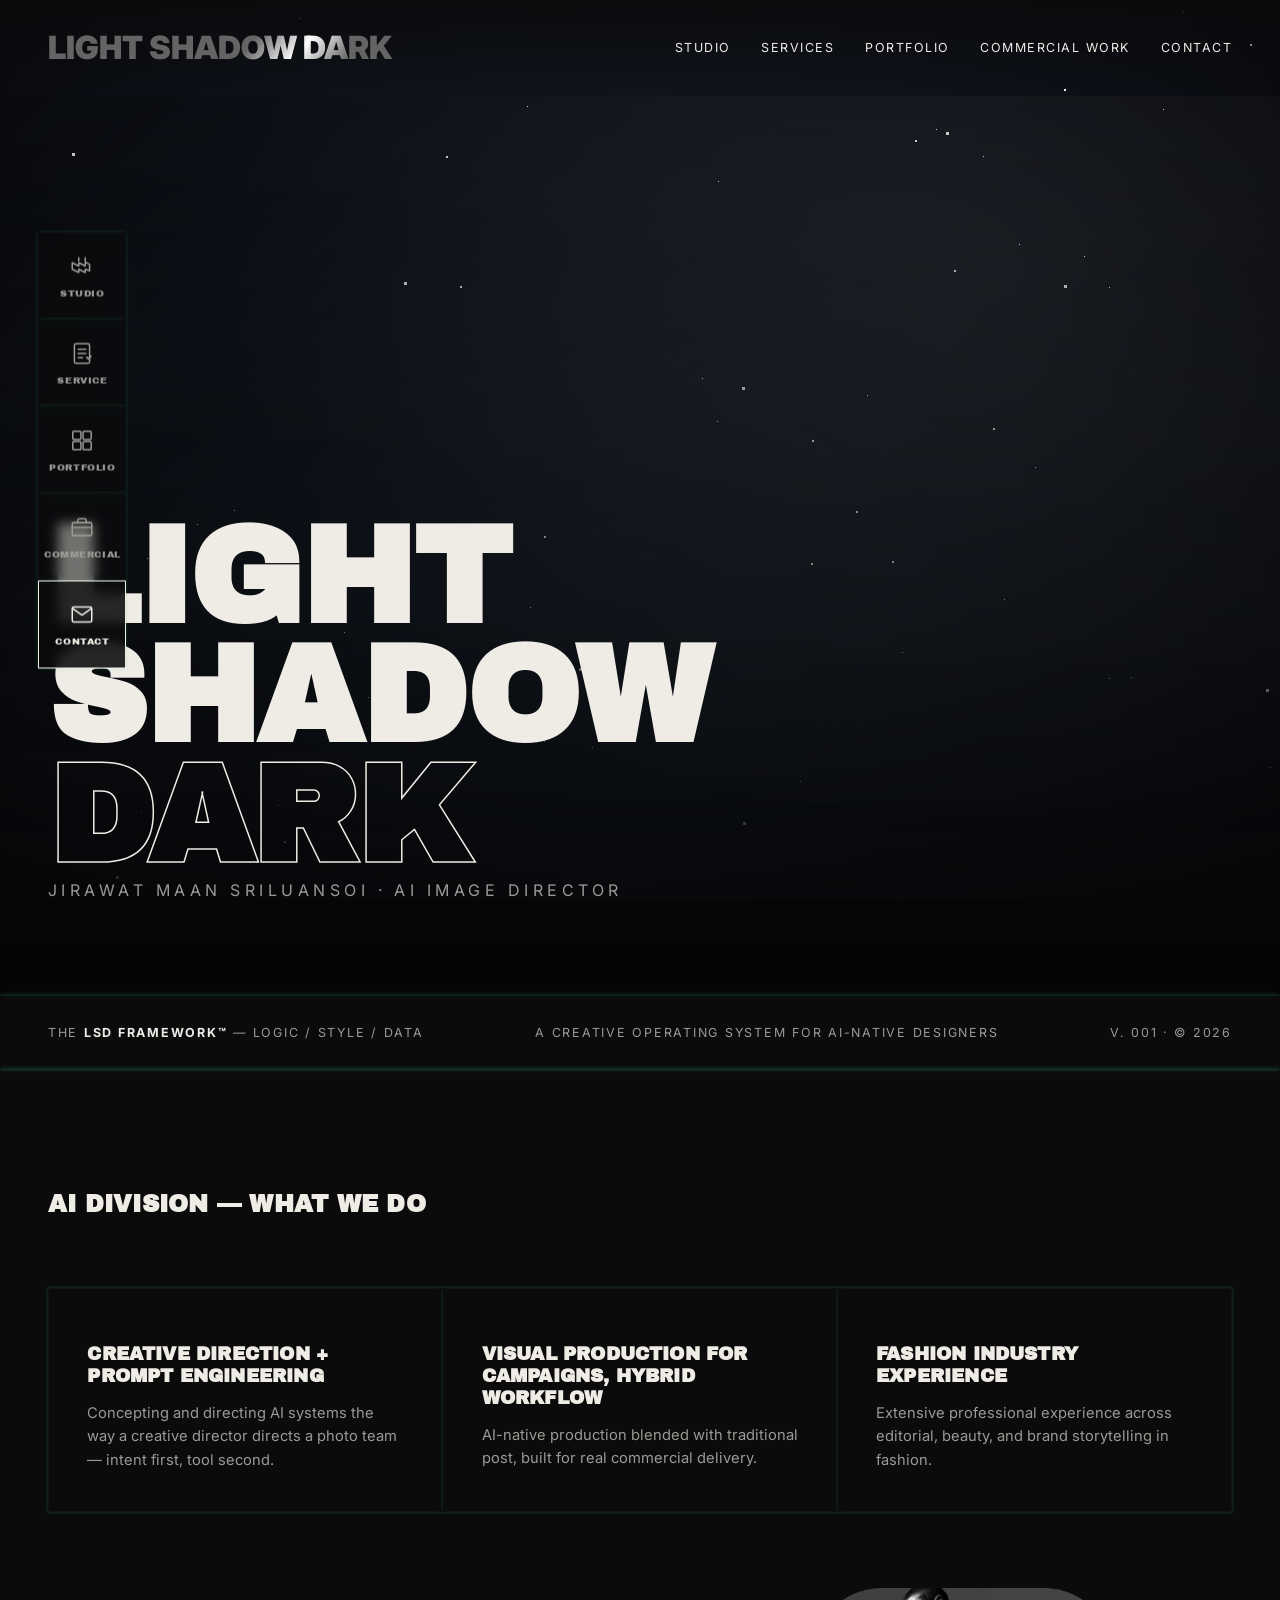
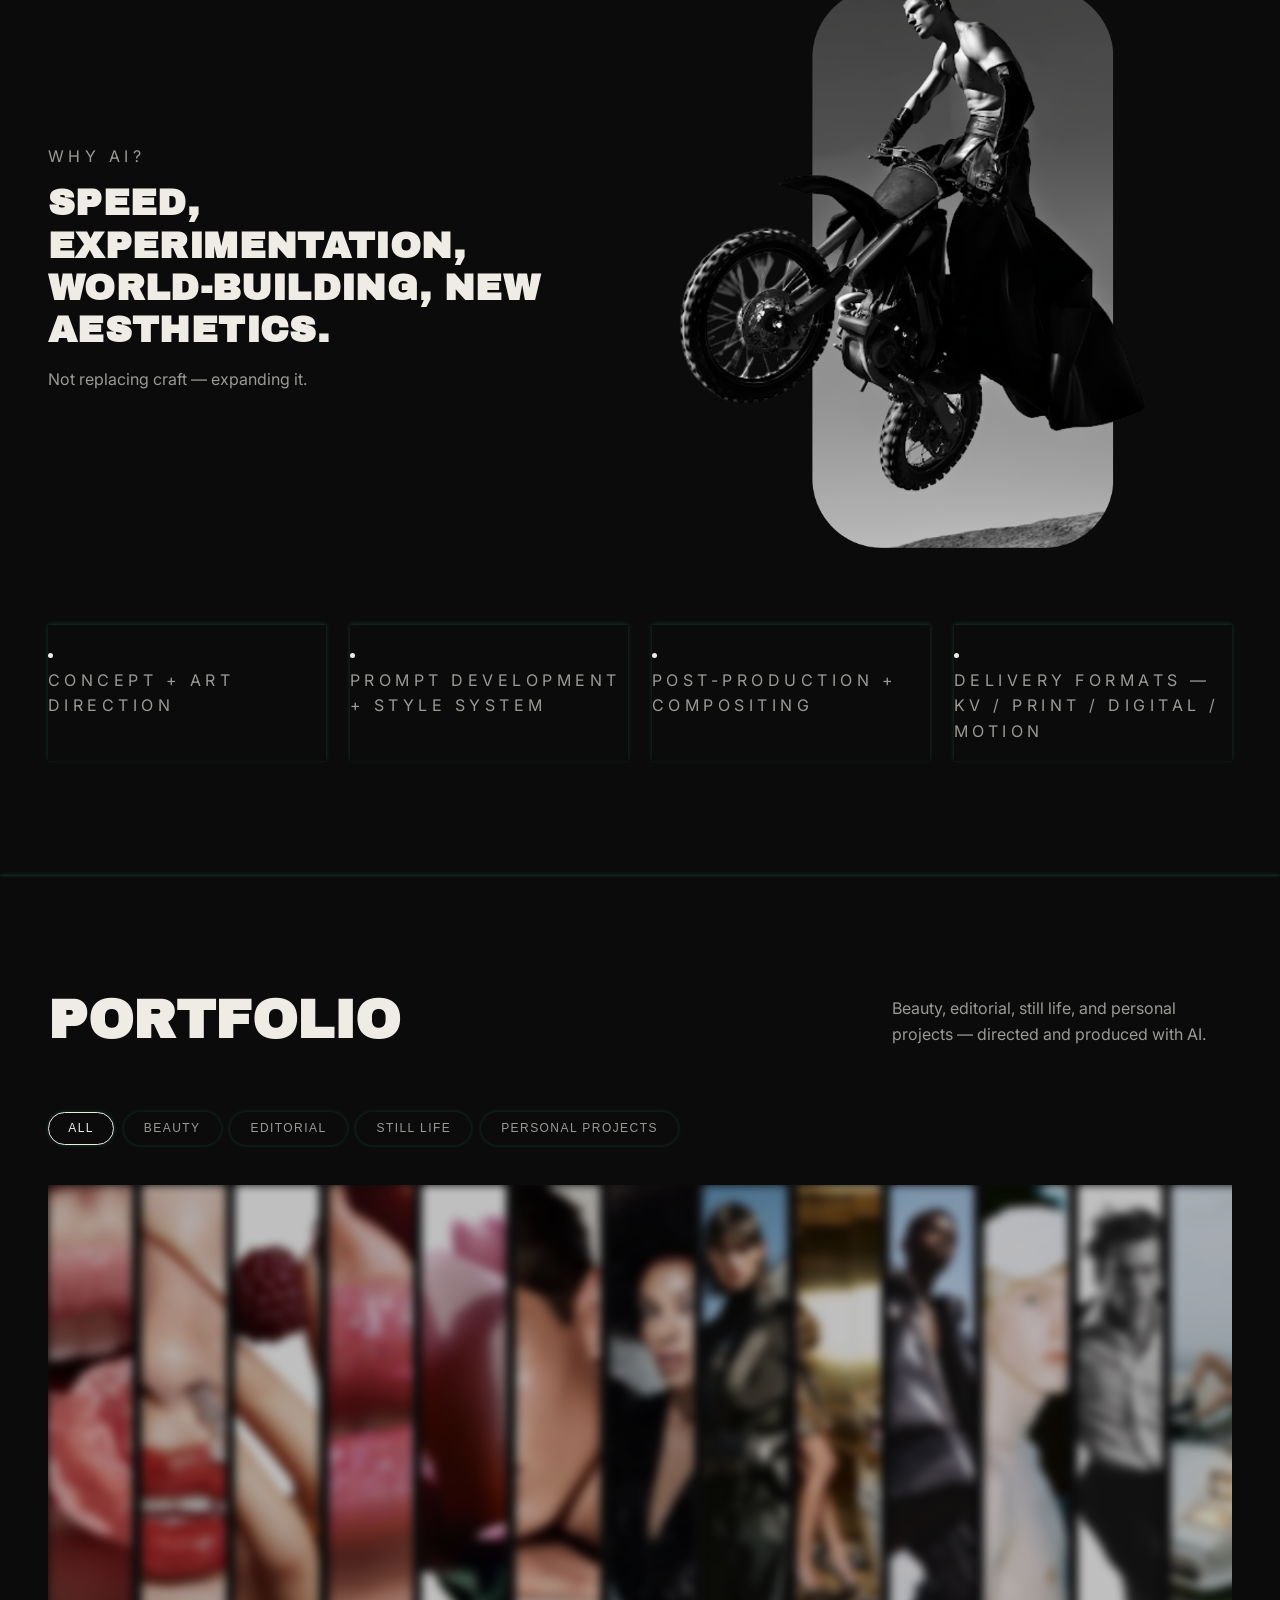
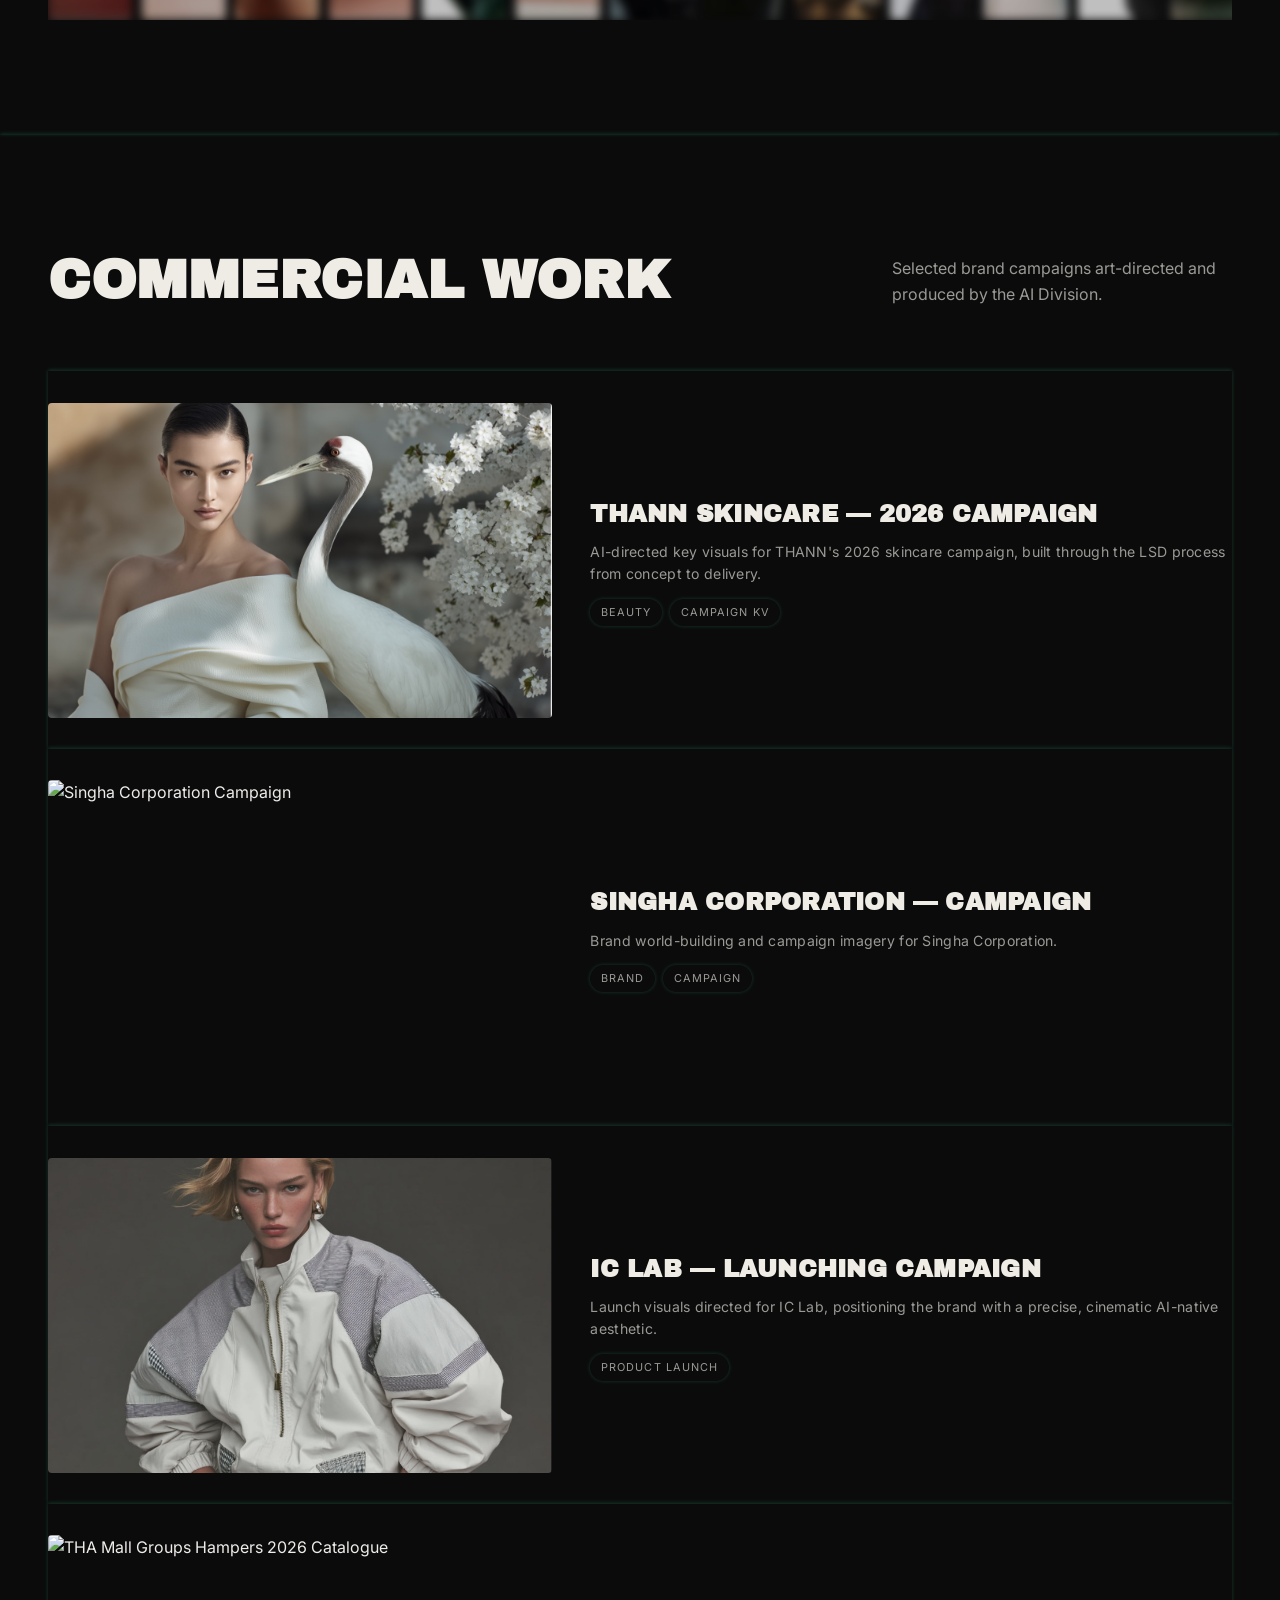
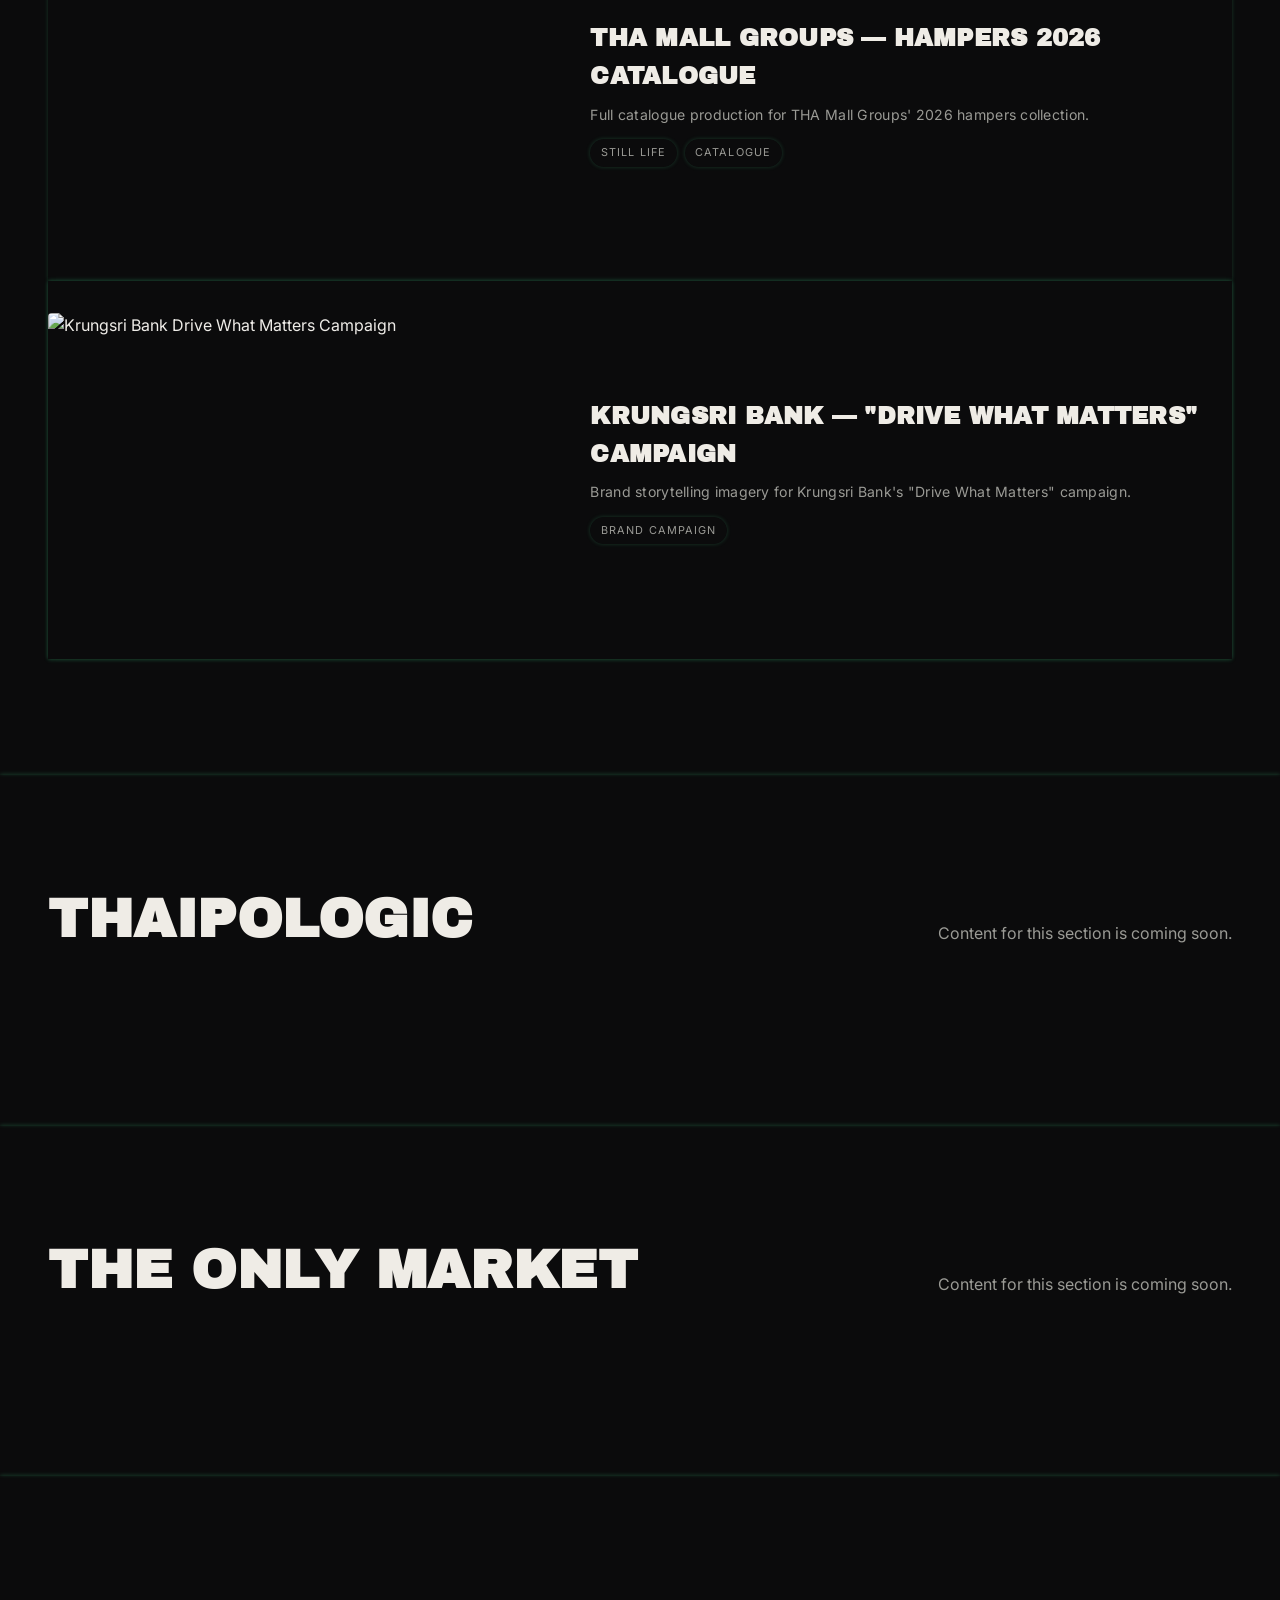
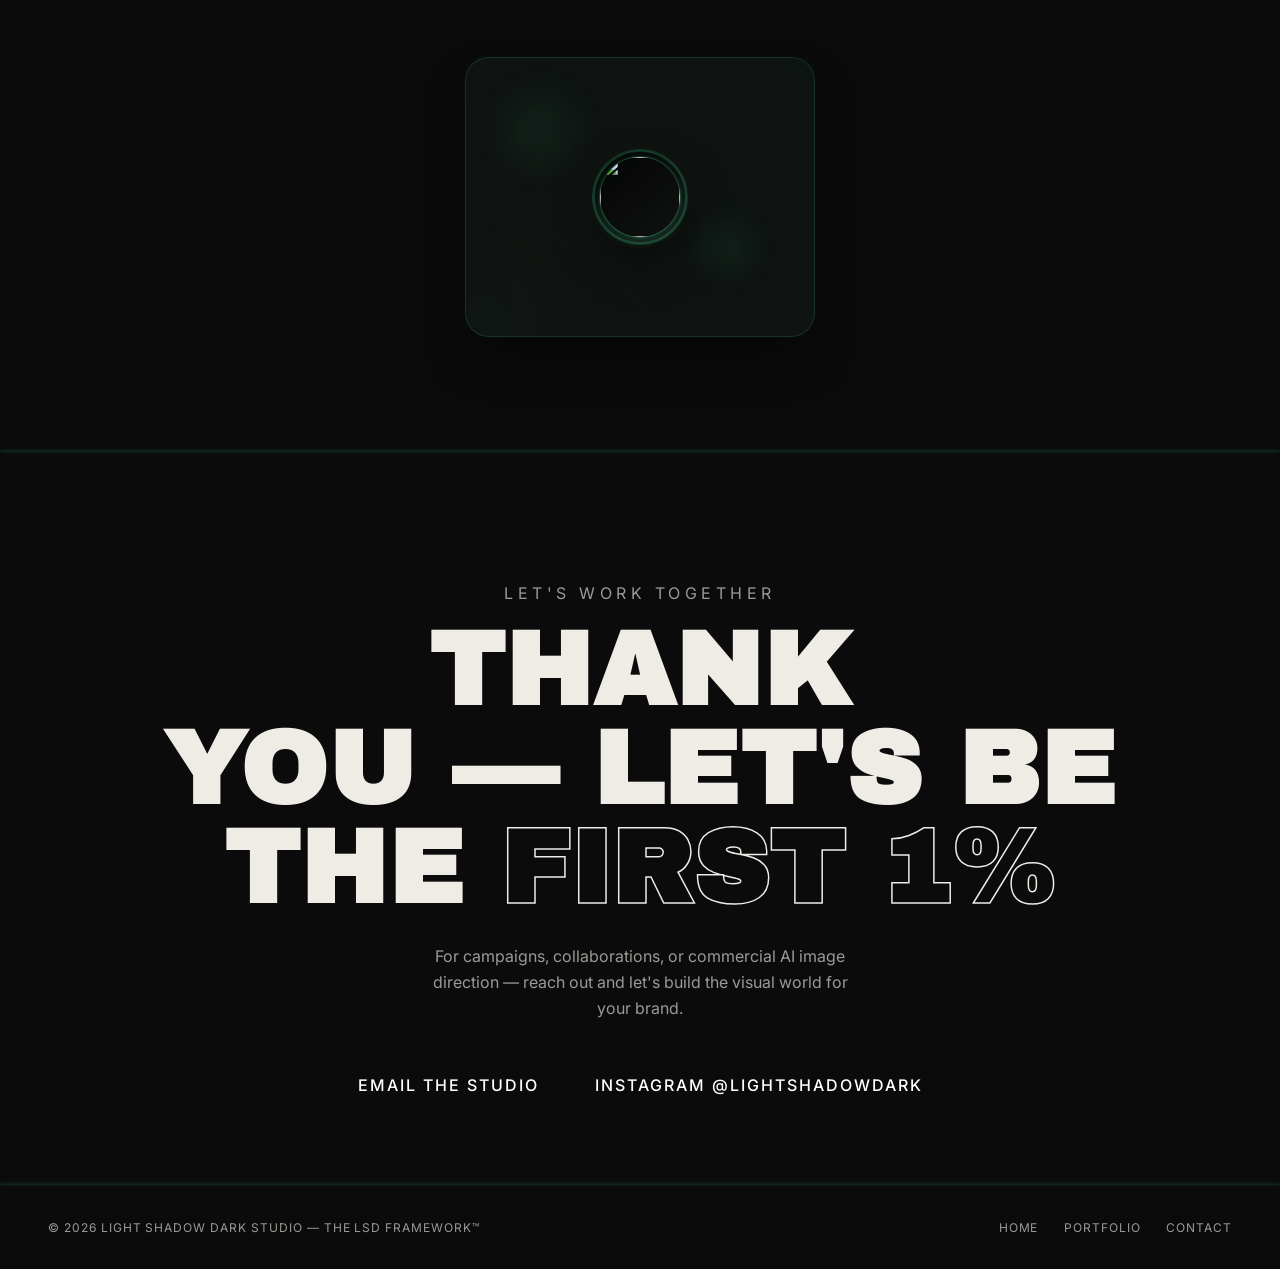
==== commit 89bddb8d: "Swap coming-soon badge icon for the Manji.png portrait The generic shopping-bag icon is replaced wit" ====
--- a/index.html
+++ b/index.html
@@ -9,7 +9,7 @@
 <link rel="preconnect" href="https://fonts.googleapis.com">
 <link rel="preconnect" href="https://fonts.gstatic.com" crossorigin>
 <link href="https://fonts.googleapis.com/css2?family=Archivo+Black&family=Inter:wght@400;500;600&display=swap" rel="stylesheet">
-<link rel="stylesheet" href="./style.css?v=17">
+<link rel="stylesheet" href="./style.css?v=18">
 </head>
 <body>
 
@@ -293,12 +293,8 @@
       <div class="coming-soon-badge">
         <span class="csb-ring csb-ring-a"></span>
         <span class="csb-ring csb-ring-b"></span>
-        <span class="csb-icon">
-          <svg viewBox="0 0 24 24" fill="none" stroke="currentColor" stroke-width="1.5" stroke-linecap="round" stroke-linejoin="round">
-            <path d="M4 9l1.5-4.5A1.5 1.5 0 0 1 6.93 3.5h10.14a1.5 1.5 0 0 1 1.43 1L20 9"/>
-            <path d="M4 9h16v9.5A1.5 1.5 0 0 1 18.5 20h-13A1.5 1.5 0 0 1 4 18.5V9z"/>
-            <path d="M9 9v2a3 3 0 0 0 6 0V9"/>
-          </svg>
+        <span class="csb-photo">
+          <img src="assets/img/Manji.png" alt="">
         </span>
       </div>
     </div>
@@ -337,6 +333,6 @@
   <button class="photo-modal-nav photo-modal-next" id="photoModalNext" aria-label="Next photo">»</button>
 </div>
 
-<script src="./script.js?v=17"></script>
+<script src="./script.js?v=18"></script>
 </body>
 </html>
--- a/style.css
+++ b/style.css
@@ -676,6 +676,19 @@
 .csb-icon svg { width: 100%; height: 100%; display: block; }
 .coming-soon-card:hover .csb-icon { transform: rotate(180deg); color: #6fe0a8; }
 
+.csb-photo {
+  position: relative;
+  z-index: 1;
+  width: 80px;
+  height: 80px;
+  border-radius: 50%;
+  overflow: hidden;
+  box-shadow: 0 0 0 1px rgba(67, 211, 138, 0.25), 0 4px 12px rgba(67, 211, 138, 0.25);
+  transition: transform 0.5s ease;
+}
+.csb-photo img { width: 100%; height: 100%; object-fit: cover; display: block; }
+.coming-soon-card:hover .csb-photo { transform: scale(1.08); }
+
 @keyframes csPing { 0% { transform: scale(1); opacity: 1; } 75%, 100% { transform: scale(2); opacity: 0; } }
 @keyframes csPulse { 0%, 100% { opacity: 1; } 50% { opacity: 0.5; } }
 @keyframes csBounce {
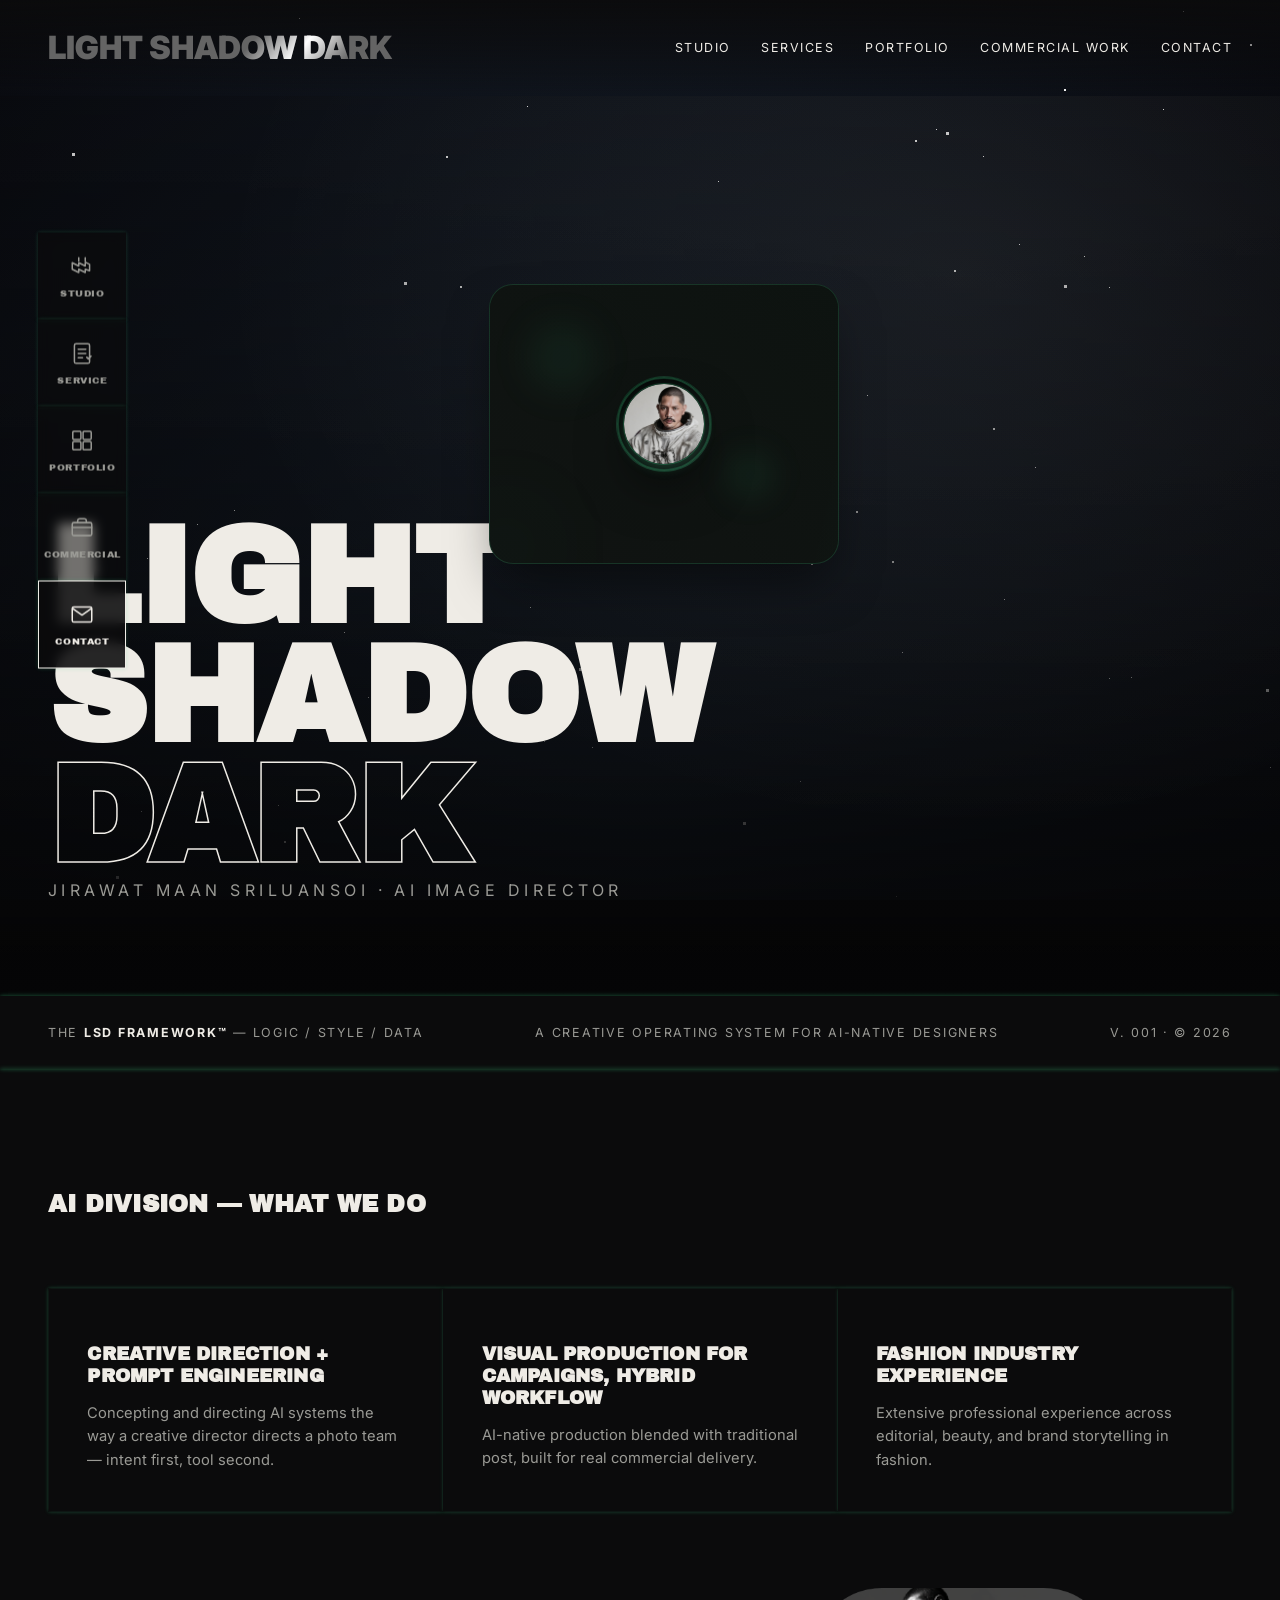
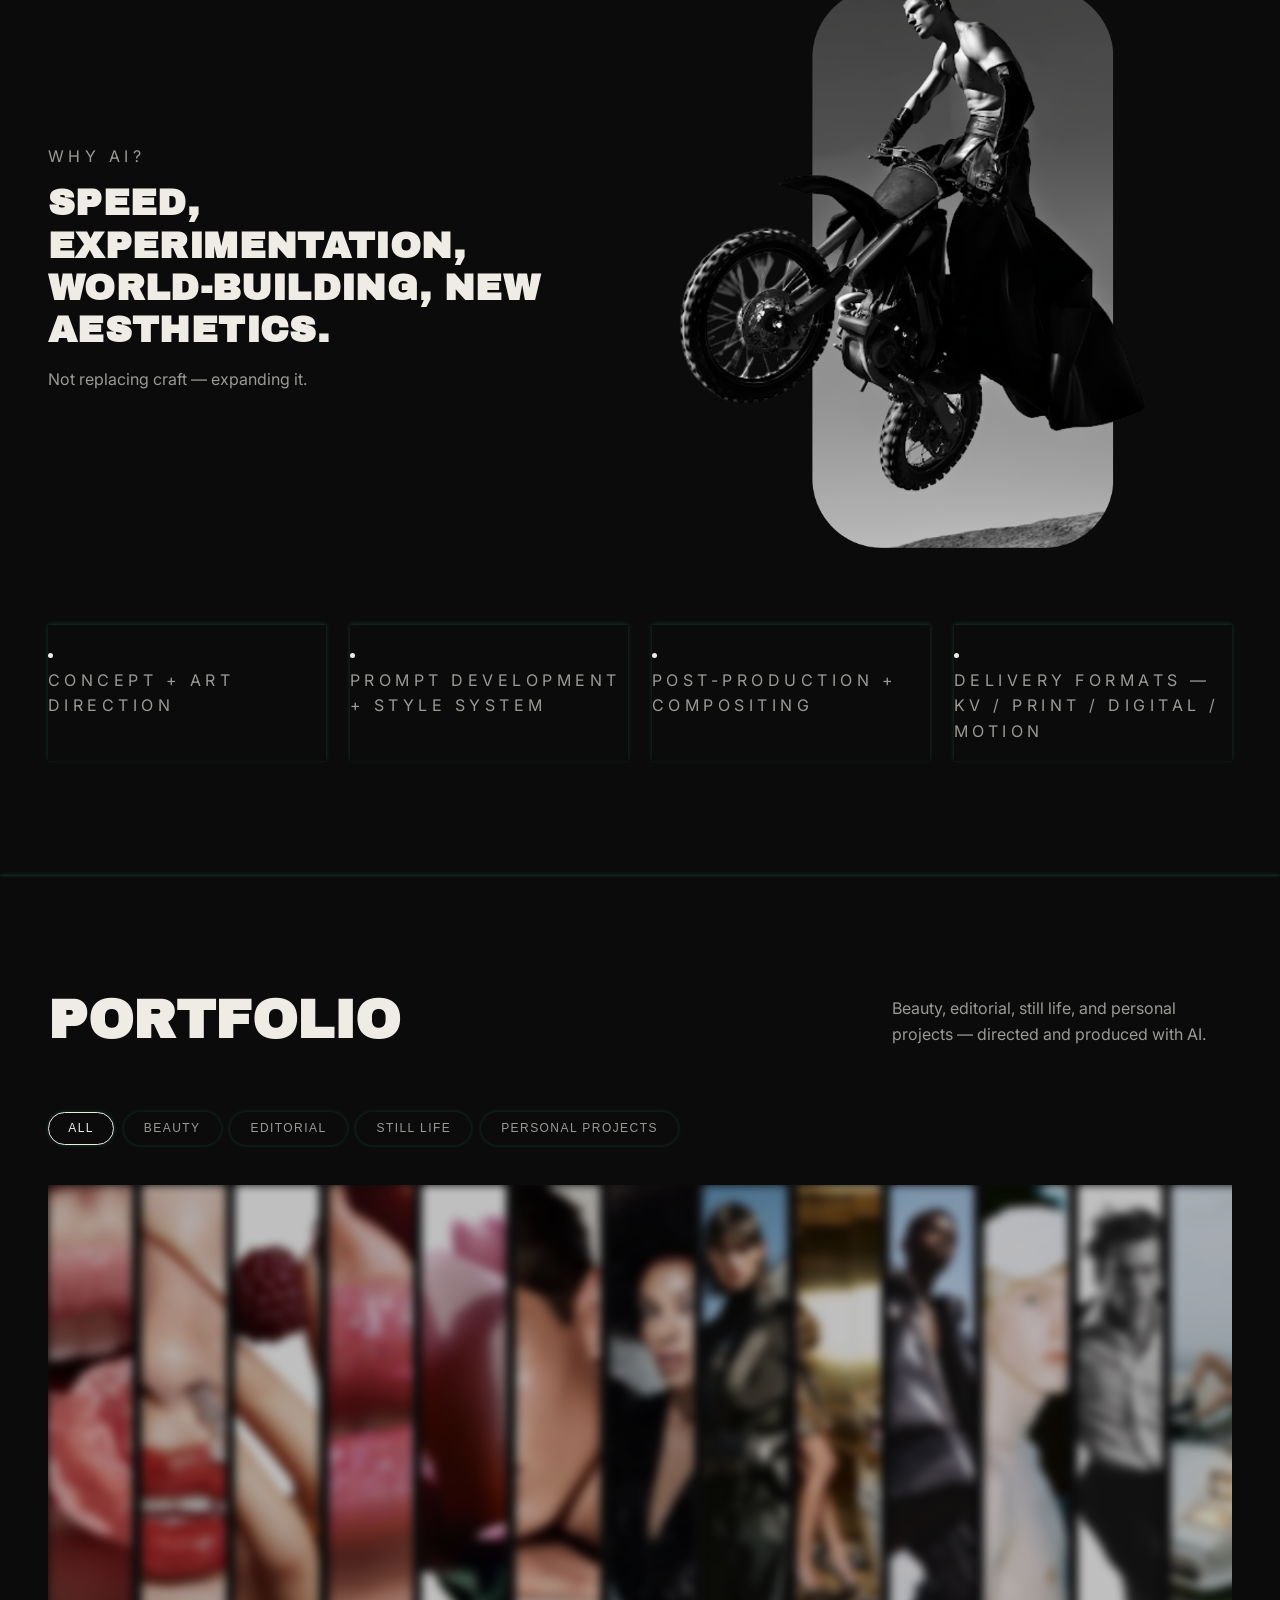
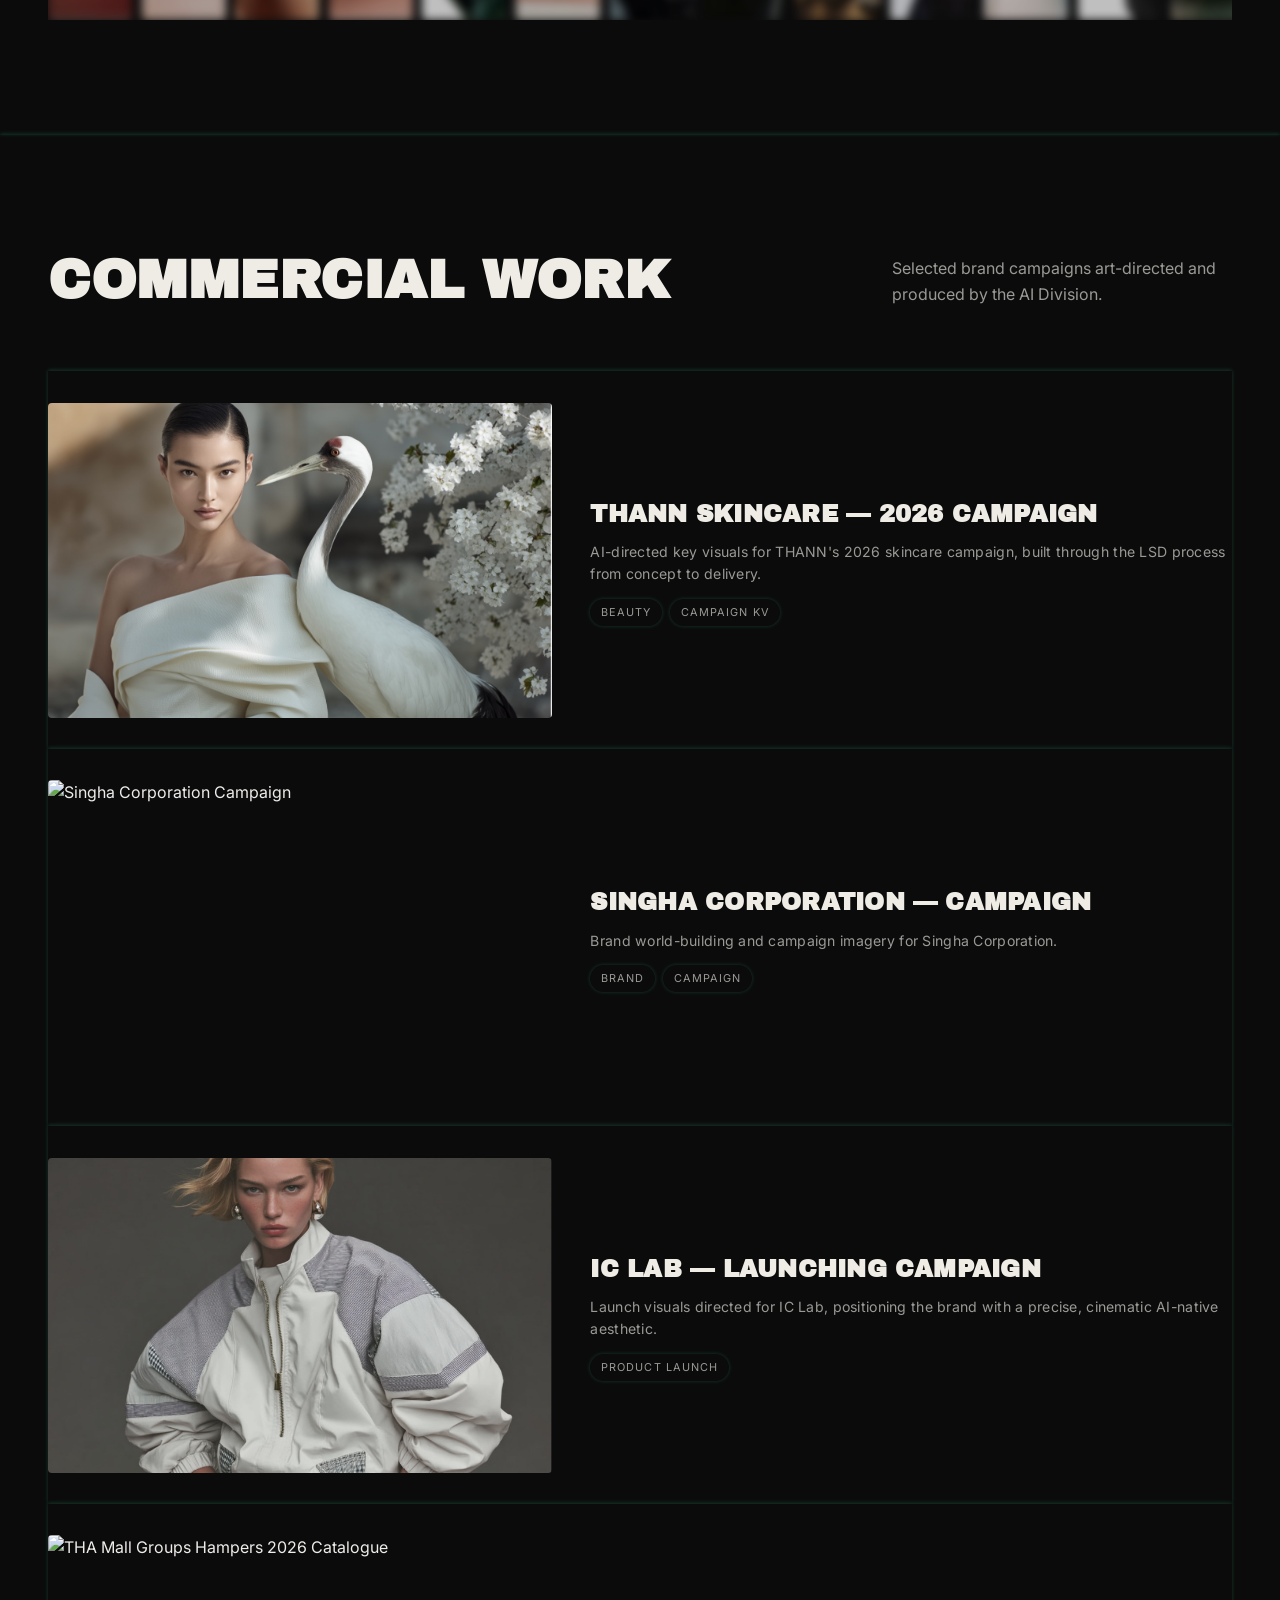
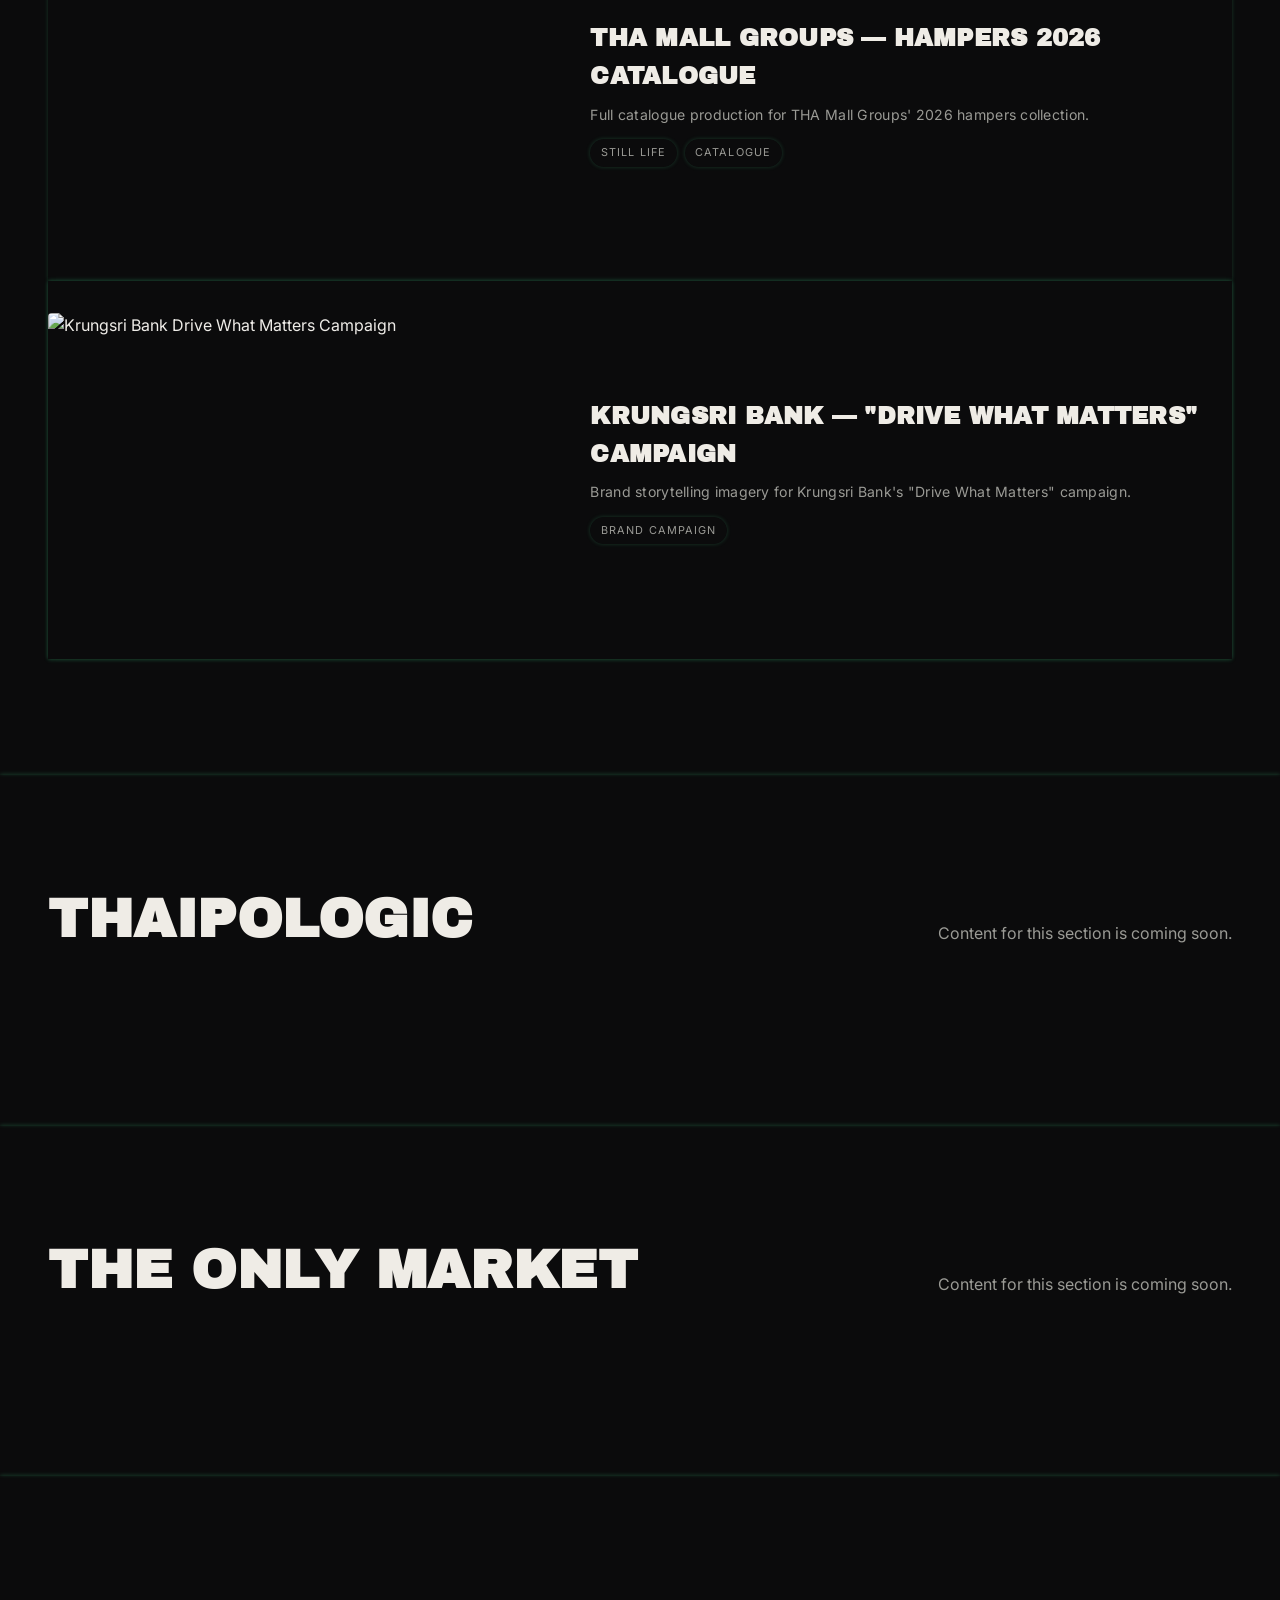
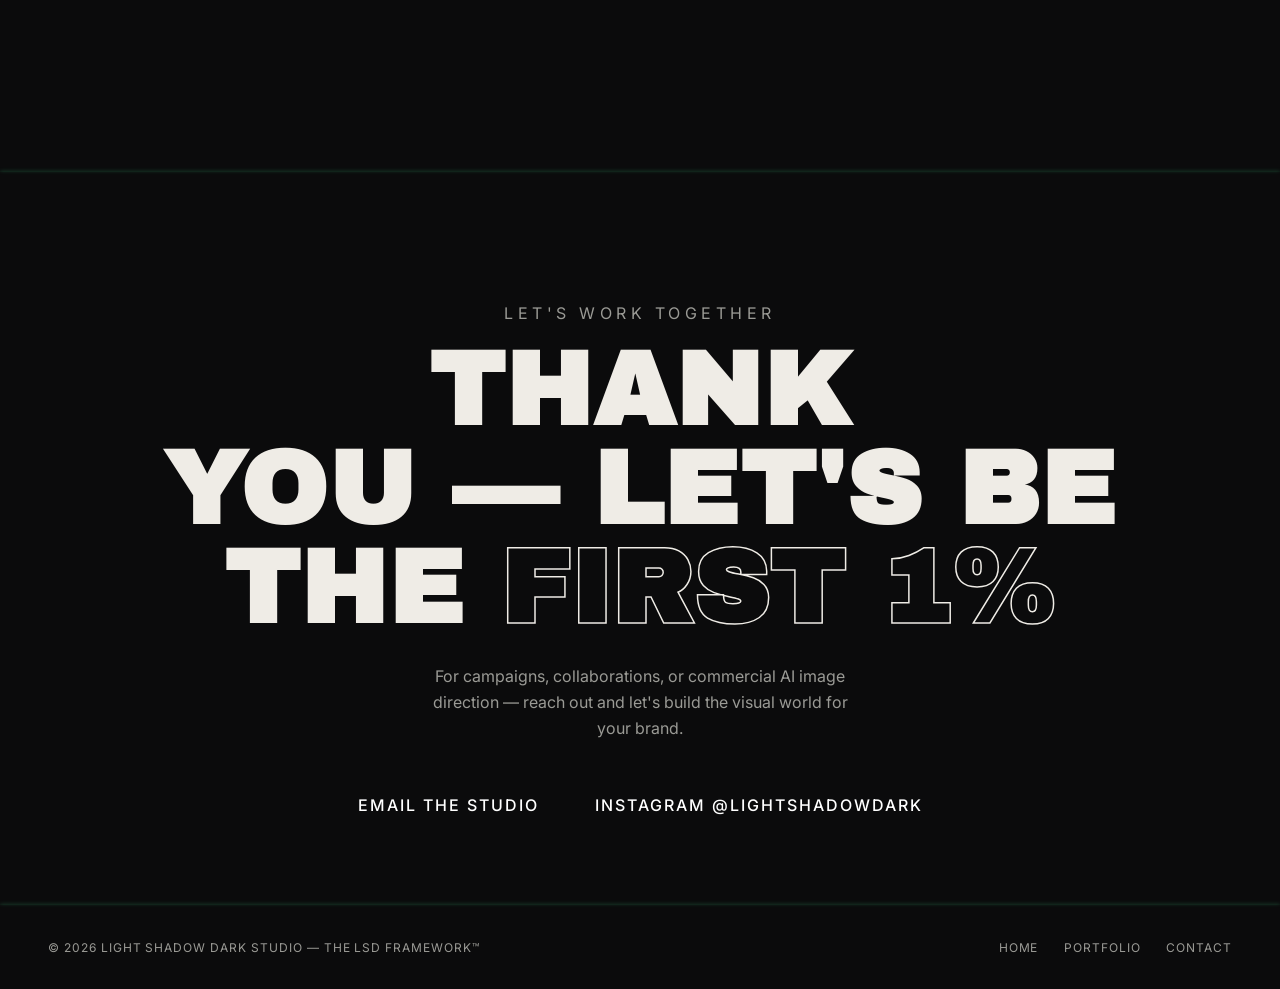
==== commit 2c53dfbb: "Make the coming-soon card float and bounce; open a Pip-Boy terminal on click - The card (with Manji." ====
--- a/index.html
+++ b/index.html
@@ -9,7 +9,7 @@
 <link rel="preconnect" href="https://fonts.googleapis.com">
 <link rel="preconnect" href="https://fonts.gstatic.com" crossorigin>
 <link href="https://fonts.googleapis.com/css2?family=Archivo+Black&family=Inter:wght@400;500;600&display=swap" rel="stylesheet">
-<link rel="stylesheet" href="./style.css?v=18">
+<link rel="stylesheet" href="./style.css?v=20">
 </head>
 <body>
 
@@ -283,19 +283,21 @@
       <h2></h2>
       <p class="lede"></p>
     </div>
-    <div class="coming-soon-card">
-      <div class="coming-soon-glow">
-        <div class="csg-blob"></div>
-        <div class="csg-dot csg-dot-a"></div>
-        <div class="csg-dot csg-dot-b"></div>
-        <div class="csg-sheen"></div>
-      </div>
-      <div class="coming-soon-badge">
-        <span class="csb-ring csb-ring-a"></span>
-        <span class="csb-ring csb-ring-b"></span>
-        <span class="csb-photo">
-          <img src="assets/img/Manji.png" alt="">
-        </span>
+    <div class="floating-orb" id="floatingOrb">
+      <div class="coming-soon-card" id="comingSoonCard">
+        <div class="coming-soon-glow">
+          <div class="csg-blob"></div>
+          <div class="csg-dot csg-dot-a"></div>
+          <div class="csg-dot csg-dot-b"></div>
+          <div class="csg-sheen"></div>
+        </div>
+        <div class="coming-soon-badge">
+          <span class="csb-ring csb-ring-a"></span>
+          <span class="csb-ring csb-ring-b"></span>
+          <span class="csb-photo">
+            <img src="assets/img/Manji.png" alt="">
+          </span>
+        </div>
       </div>
     </div>
   </div>
@@ -333,6 +335,88 @@
   <button class="photo-modal-nav photo-modal-next" id="photoModalNext" aria-label="Next photo">»</button>
 </div>
 
-<script src="./script.js?v=18"></script>
+<div class="pipboy-overlay" id="pipboyOverlay">
+  <button class="pipboy-close" id="pipboyClose">✕</button>
+  <div class="pipboy-wrapper">
+    <input type="radio" id="tab-stat" name="pip-tabs" checked>
+    <input type="radio" id="tab-inv" name="pip-tabs">
+    <input type="radio" id="tab-data" name="pip-tabs">
+    <div class="pipboy-chassis">
+      <div class="screw tl"></div>
+      <div class="screw tr"></div>
+      <div class="screw bl"></div>
+      <div class="screw br"></div>
+      <div class="crt-screen">
+        <div class="screen-glass"></div>
+        <div class="scanlines"></div>
+        <div class="boot-sequence">
+          <header class="top-bar">
+            <div class="dynamic-title flicker-text"></div>
+            <div class="line flexible"></div>
+            <div class="stats-info">
+              <span>HP <span class="bold">348/450</span></span>
+              <span>AP <span class="bold">67/67</span></span>
+              <span class="pulse-icon">⚡</span>
+            </div>
+          </header>
+          <main class="middle-section">
+            <div class="tab-content content-stat">
+              <aside class="side-menu">
+                <div>CND</div>
+                <div>RAD</div>
+                <div>EFF</div>
+                <div class="active-box-static">CLK</div>
+              </aside>
+              <section class="clock-display">
+                <div class="terminal-block">
+                  <div class="time">08<span class="blink-colon">:</span>40</div>
+                </div>
+                <div class="date">02.23.2026</div>
+              </section>
+              <aside class="right-menu">
+                <div class="hazard-symbol">
+                  <div class="hazard-core"></div>
+                </div>
+                <div class="rad-text">RADS</div>
+              </aside>
+            </div>
+            <div class="tab-content content-inv">
+              <ul class="inventory-list">
+                <li><span class="item-name">Stimpak (12)</span><span class="item-wgt">WGT 0.5</span></li>
+                <li class="active-terminal-line"><span class="item-name">10mm Pistol</span><span class="item-wgt">WGT 4.0</span></li>
+                <li><span class="item-name">Nuka-Cola Quantum</span><span class="item-wgt">WGT 1.0</span></li>
+                <li><span class="item-name">RadAway (5)</span><span class="item-wgt">WGT 0.5</span></li>
+                <li><span class="item-name">Power Armor Core</span><span class="item-wgt">WGT 3.0</span></li>
+              </ul>
+            </div>
+            <div class="tab-content content-data">
+              <div class="radar-container">
+                <span></span>
+                <div class="blip"></div>
+              </div>
+              <div class="radar-text flicker-fast">SEARCHING SATELLITE...</div>
+            </div>
+          </main>
+          <footer class="bottom-bar">
+            <label for="tab-stat" class="nav-item">STAT</label>
+            <div class="line flexible"></div>
+            <label for="tab-inv" class="nav-item">INV</label>
+            <div class="line flexible"></div>
+            <label for="tab-data" class="nav-item">DATA</label>
+            <div class="line flexible"></div>
+            <div class="radio-visualizer">
+              <div class="bar bar-1"></div>
+              <div class="bar bar-2"></div>
+              <div class="bar bar-3"></div>
+              <div class="bar bar-4"></div>
+            </div>
+          </footer>
+        </div>
+      </div>
+    </div>
+  </div>
+</div>
+
+<script src="./script.js?v=20"></script>
 </body>
 </html>
--- a/style.css
+++ b/style.css
@@ -689,6 +689,32 @@
 .csb-photo img { width: 100%; height: 100%; object-fit: cover; display: block; }
 .coming-soon-card:hover .csb-photo { transform: scale(1.08); }
 
+/* ---------------- Floating orb (drifting + tumbling coming-soon card) ---------------- */
+
+.floating-orb {
+  position: fixed;
+  z-index: 260;
+  top: 0;
+  left: 0;
+  will-change: top, left;
+}
+.floating-orb .coming-soon-card {
+  margin: 0;
+  animation: csTumble 9s ease-in-out infinite;
+}
+
+@keyframes csTumble {
+  0%   { transform: perspective(800px) rotateX(0deg) rotateY(0deg) rotateZ(0deg); }
+  25%  { transform: perspective(800px) rotateX(12deg) rotateY(180deg) rotateZ(-4deg); }
+  50%  { transform: perspective(800px) rotateX(-8deg) rotateY(360deg) rotateZ(3deg); }
+  75%  { transform: perspective(800px) rotateX(6deg) rotateY(540deg) rotateZ(-2deg); }
+  100% { transform: perspective(800px) rotateX(0deg) rotateY(720deg) rotateZ(0deg); }
+}
+
+@media (max-width: 700px) {
+  .floating-orb { display: none; }
+}
+
 @keyframes csPing { 0% { transform: scale(1); opacity: 1; } 75%, 100% { transform: scale(2); opacity: 0; } }
 @keyframes csPulse { 0%, 100% { opacity: 1; } 50% { opacity: 0.5; } }
 @keyframes csBounce {
@@ -905,3 +931,366 @@
 @media (max-width: 560px) {
   .photo-modal-nav { width: 44px; height: 44px; font-size: 1.3rem; }
 }
+
+/* ---------------- Pip-Boy terminal overlay ---------------- */
+
+.pipboy-overlay {
+  position: fixed;
+  inset: 0;
+  z-index: 400;
+  background: rgba(2, 4, 2, 0.92);
+  display: flex;
+  align-items: center;
+  justify-content: center;
+  padding: 3vh 3vw;
+  opacity: 0;
+  pointer-events: none;
+  transition: opacity 0.35s ease;
+}
+.pipboy-overlay.open { opacity: 1; pointer-events: auto; }
+.pipboy-overlay .pipboy-wrapper {
+  transform: scale(0.85);
+  transition: transform 0.45s cubic-bezier(.34, 1.56, .64, 1);
+}
+.pipboy-overlay.open .pipboy-wrapper { transform: scale(1); }
+.pipboy-close {
+  position: absolute;
+  top: 2rem;
+  right: clamp(1.25rem, 4vw, 3rem);
+  z-index: 2;
+  background: none;
+  border: 1px solid rgba(26, 255, 64, 0.4);
+  color: #1aff40;
+  width: 44px;
+  height: 44px;
+  border-radius: 50%;
+  cursor: pointer;
+  font-size: 1.2rem;
+}
+
+.pipboy-wrapper {
+  --pip-green: #1aff40;
+  --pip-glow: rgba(26, 255, 64, 0.6);
+  --bg-dark: #020a02;
+  display: flex;
+  justify-content: center;
+  align-items: center;
+  font-family: "Courier New", Courier, monospace;
+  text-transform: uppercase;
+  width: 100%;
+  max-width: 650px;
+  box-sizing: border-box;
+  container-type: inline-size;
+  container-name: pipboy;
+}
+
+.pipboy-wrapper input[type="radio"] { display: none; }
+
+.pipboy-wrapper .pipboy-chassis {
+  position: relative;
+  width: 100%;
+  background-image: radial-gradient(rgba(255, 255, 255, 0.04) 1px, transparent 1px),
+    linear-gradient(135deg, #2b2b2b, #111, #222);
+  background-size: 3px 3px, 100% 100%;
+  padding: 2.5rem;
+  border-radius: 2rem;
+  box-shadow: inset 0 0 20px #000, 0 20px 40px rgba(0, 0, 0, 0.8), 0 0 0 2px #333, 0 5px 15px rgba(26, 255, 64, 0.1);
+  border: 2px solid #444;
+  box-sizing: border-box;
+}
+
+.pipboy-wrapper .screw {
+  position: absolute;
+  width: 14px;
+  height: 14px;
+  background: linear-gradient(45deg, #555, #111);
+  border-radius: 50%;
+  border: 1px solid #000;
+  box-shadow: inset 1px 1px 2px rgba(255, 255, 255, 0.2);
+}
+.pipboy-wrapper .screw::after {
+  content: "";
+  position: absolute;
+  top: 50%;
+  left: 50%;
+  width: 10px;
+  height: 2px;
+  background: #000;
+  transform: translate(-50%, -50%) rotate(45deg);
+}
+.pipboy-wrapper .tl { top: 15px; left: 15px; }
+.pipboy-wrapper .tr { top: 15px; right: 15px; transform: rotate(90deg); }
+.pipboy-wrapper .bl { bottom: 15px; left: 15px; transform: rotate(180deg); }
+.pipboy-wrapper .br { bottom: 15px; right: 15px; transform: rotate(270deg); }
+
+.pipboy-wrapper .crt-screen {
+  background-color: var(--bg-dark);
+  border-radius: 1.5rem;
+  position: relative;
+  overflow: hidden;
+  border: 8px solid #0a0a0a;
+  box-shadow: inset 0 0 60px rgba(0, 0, 0, 1), 0 0 10px rgba(0, 0, 0, 0.8);
+  aspect-ratio: 4/3;
+  cursor: crosshair;
+}
+
+.pipboy-wrapper .screen-glass {
+  position: absolute;
+  inset: 0;
+  z-index: 10;
+  pointer-events: none;
+  background: radial-gradient(circle at 50% 50%, rgba(255, 255, 255, 0.03) 0%, rgba(0, 0, 0, 0.4) 80%);
+  box-shadow: inset 0 0 50px rgba(0, 0, 0, 0.9);
+}
+.pipboy-wrapper .screen-glass::after {
+  content: "";
+  position: absolute;
+  top: 0;
+  left: 0;
+  width: 100%;
+  height: 15%;
+  background: linear-gradient(to bottom, transparent, rgba(26, 255, 64, 0.1), transparent);
+  animation: crtScanline 7s linear infinite;
+  pointer-events: none;
+  z-index: 11;
+}
+
+.pipboy-wrapper .scanlines {
+  position: absolute;
+  inset: 0;
+  z-index: 9;
+  pointer-events: none;
+  background: linear-gradient(rgba(18, 16, 16, 0) 50%, rgba(0, 0, 0, 0.25) 50%);
+  background-size: 100% 4px;
+}
+
+.pipboy-wrapper .boot-sequence {
+  height: 100%;
+  padding: 1.5rem;
+  box-sizing: border-box;
+  display: flex;
+  flex-direction: column;
+  color: var(--pip-green);
+  text-shadow: 0 0 4px var(--pip-glow);
+  animation: turnOnCRT 1.2s cubic-bezier(0.23, 1, 0.32, 1) forwards;
+  opacity: 0;
+}
+
+.pipboy-wrapper .bold { font-weight: 900; }
+.pipboy-wrapper .line { height: 2px; background-color: var(--pip-green); box-shadow: 0 0 8px var(--pip-glow); opacity: 0.8; }
+.pipboy-wrapper .flexible { flex-grow: 1; margin: 0 10px; }
+
+.pipboy-wrapper .top-bar, .pipboy-wrapper .bottom-bar { display: flex; align-items: center; font-size: 0.9rem; font-weight: bold; }
+.pipboy-wrapper .top-bar { margin-bottom: 1.5rem; }
+.pipboy-wrapper .dynamic-title { letter-spacing: 1px; }
+.pipboy-wrapper .stats-info { display: flex; gap: 12px; }
+
+.pipboy-wrapper .bottom-bar { margin-top: auto; }
+.pipboy-wrapper .nav-item { padding: 4px 10px; cursor: crosshair; border: 1px solid transparent; transition: all 0.2s; }
+.pipboy-wrapper .nav-item:hover { background-color: rgba(26, 255, 64, 0.15); }
+
+.pipboy-wrapper .middle-section { flex-grow: 1; display: flex; flex-direction: column; justify-content: center; }
+.pipboy-wrapper .tab-content { display: none; width: 100%; height: 100%; animation: screenGlitch 0.4s ease-out; }
+
+#tab-stat:checked ~ .pipboy-chassis .dynamic-title::before { content: "SYS_STATUS"; }
+#tab-inv:checked ~ .pipboy-chassis .dynamic-title::before { content: "INVENTORY"; }
+#tab-data:checked ~ .pipboy-chassis .dynamic-title::before { content: "DATA_LINK"; }
+
+#tab-stat:checked ~ .pipboy-chassis .content-stat,
+#tab-inv:checked ~ .pipboy-chassis .content-inv,
+#tab-data:checked ~ .pipboy-chassis .content-data { display: flex; }
+
+#tab-stat:checked ~ .pipboy-chassis label[for="tab-stat"],
+#tab-inv:checked ~ .pipboy-chassis label[for="tab-inv"],
+#tab-data:checked ~ .pipboy-chassis label[for="tab-data"] {
+  background-color: var(--pip-green);
+  color: var(--bg-dark);
+  text-shadow: none;
+  box-shadow: 0 0 10px var(--pip-glow);
+}
+
+.pipboy-wrapper .content-stat { justify-content: space-between; align-items: center; }
+.pipboy-wrapper .side-menu { display: flex; flex-direction: column; gap: 10px; font-size: 1rem; }
+.pipboy-wrapper .active-box-static { border: 2px solid var(--pip-green); padding: 2px 8px; box-shadow: inset 0 0 10px var(--pip-glow); }
+
+.pipboy-wrapper .clock-display { display: flex; flex-direction: column; align-items: center; }
+.pipboy-wrapper .terminal-block {
+  background-color: var(--pip-green);
+  border-radius: 6px;
+  padding: 10px 20px;
+  margin-bottom: 5px;
+  box-shadow: 0 0 25px var(--pip-glow);
+  animation: blockPulse 4s infinite alternate;
+}
+.pipboy-wrapper .terminal-block .time {
+  color: var(--bg-dark);
+  font-size: 4rem;
+  font-weight: bold;
+  text-shadow: none;
+  filter: drop-shadow(0 0 1px rgba(0, 0, 0, 0.5));
+}
+.pipboy-wrapper .date { font-size: 1.2rem; font-weight: bold; letter-spacing: 2px; }
+
+.pipboy-wrapper .right-menu { display: flex; flex-direction: column; align-items: center; gap: 10px; }
+.pipboy-wrapper .rad-text { font-size: 1rem; font-weight: bold; letter-spacing: 2px; }
+.pipboy-wrapper .hazard-symbol {
+  width: 50px;
+  height: 50px;
+  position: relative;
+  background: conic-gradient(var(--pip-green) 0deg 60deg, transparent 60deg 120deg, var(--pip-green) 120deg 180deg, transparent 180deg 240deg, var(--pip-green) 240deg 300deg, transparent 300deg 360deg);
+  border-radius: 50%;
+  animation: radarSpin 8s linear infinite;
+  box-shadow: 0 0 15px var(--pip-glow);
+}
+.pipboy-wrapper .hazard-core { position: absolute; inset: 10px; background: var(--bg-dark); border-radius: 50%; }
+.pipboy-wrapper .hazard-core::after { content: ""; position: absolute; inset: 6px; background: var(--pip-green); border-radius: 50%; }
+
+.pipboy-wrapper .content-inv { flex-direction: column; font-size: 1rem; width: 100%; justify-content: flex-start; }
+.pipboy-wrapper .inventory-list { list-style: none; padding: 0; margin: 0; width: 100%; }
+.pipboy-wrapper .inventory-list li {
+  display: flex;
+  justify-content: space-between;
+  padding: 6px;
+  border-bottom: 1px dashed rgba(26, 255, 64, 0.3);
+  cursor: crosshair;
+}
+.pipboy-wrapper .inventory-list li:hover,
+.pipboy-wrapper .active-terminal-line {
+  background-color: var(--pip-green);
+  color: var(--bg-dark);
+  font-weight: bold;
+  text-shadow: none;
+  box-shadow: 0 0 10px var(--pip-glow);
+  padding: 6px 11px;
+}
+
+.pipboy-wrapper .content-data { justify-content: center; align-items: center; flex-direction: column; gap: 15px; }
+.pipboy-wrapper .radar-container {
+  position: relative;
+  width: 160px;
+  height: 160px;
+  background: rgba(26, 255, 64, 0.1);
+  border-radius: 50%;
+  display: flex;
+  align-items: center;
+  justify-content: center;
+  overflow: hidden;
+  box-shadow: inset 0 0 20px var(--pip-glow);
+  border: 2px solid var(--pip-green);
+}
+.pipboy-wrapper .radar-container::before {
+  content: "";
+  position: absolute;
+  inset: 20px;
+  background: rgba(26, 255, 64, 0.15);
+  border-radius: 50%;
+  border: 1px dashed rgba(26, 255, 64, 0.3);
+}
+.pipboy-wrapper .radar-container::after {
+  content: "";
+  position: absolute;
+  width: 50px;
+  height: 50px;
+  background: rgba(26, 255, 64, 0.25);
+  border-radius: 50%;
+  border: 1px solid var(--pip-green);
+}
+.pipboy-wrapper .radar-container span {
+  position: absolute;
+  top: 50%;
+  left: 50%;
+  width: 100%;
+  height: 100%;
+  background: transparent;
+  transform-origin: top left;
+  animation: angularRotation 2s linear infinite;
+  box-shadow: 6px -100px 40px -30px var(--pip-green);
+  border-top: 2px solid var(--pip-green);
+  z-index: 2;
+}
+.pipboy-wrapper .blip {
+  position: absolute;
+  width: 6px;
+  height: 6px;
+  background: #fff;
+  border-radius: 50%;
+  top: 35px;
+  left: 100px;
+  box-shadow: 0 0 10px #fff, 0 0 20px var(--pip-green);
+  animation: blipFade 2s infinite;
+  z-index: 3;
+}
+
+.pipboy-wrapper .radio-visualizer { display: flex; gap: 3px; align-items: flex-end; height: 15px; margin-left: 10px; }
+.pipboy-wrapper .bar { width: 4px; background-color: var(--pip-green); animation: eqBounce 1s infinite alternate; }
+.pipboy-wrapper .bar-1 { animation-delay: 0.1s; }
+.pipboy-wrapper .bar-2 { animation-delay: 0.3s; }
+.pipboy-wrapper .bar-3 { animation-delay: 0s; }
+.pipboy-wrapper .bar-4 { animation-delay: 0.4s; }
+
+@keyframes screenGlitch {
+  0% { opacity: 0; filter: contrast(200%); transform: translateY(-2px); text-shadow: 3px 0 rgba(255,0,0,0.7), -3px 0 rgba(0,0,255,0.7); }
+  20% { opacity: 0.8; text-shadow: -3px 0 rgba(255,0,0,0.7), 3px 0 rgba(0,0,255,0.7); }
+  50% { opacity: 0.5; filter: contrast(150%) hue-rotate(20deg); transform: translateY(2px); text-shadow: 2px 0 rgba(255,0,0,0.7), -2px 0 rgba(0,0,255,0.7); }
+  100% { opacity: 1; filter: contrast(100%); transform: translateY(0); text-shadow: 0 0 4px var(--pip-glow); }
+}
+@keyframes crtScanline { 0% { transform: translateY(-100%); } 100% { transform: translateY(800%); } }
+@keyframes turnOnCRT {
+  0% { transform: scale(1, 0.005); opacity: 0; filter: brightness(10); }
+  30% { transform: scale(1, 0.005); opacity: 1; filter: brightness(5); }
+  60% { transform: scale(1, 1); filter: brightness(2); }
+  100% { transform: scale(1, 1); opacity: 1; filter: brightness(1); }
+}
+@keyframes angularRotation { 0% { transform: rotate(0deg); } 100% { transform: rotate(360deg); } }
+@keyframes radarSpin { 100% { transform: rotate(360deg); } }
+@keyframes blipFade { 0%, 85% { opacity: 0; } 90% { opacity: 1; transform: scale(1.5); } 100% { opacity: 0; } }
+@keyframes eqBounce { 0% { height: 3px; } 100% { height: 15px; } }
+@keyframes blockPulse { 0% { box-shadow: 0 0 15px var(--pip-glow); } 100% { box-shadow: 0 0 35px var(--pip-glow); } }
+@keyframes blink { 0%, 100% { opacity: 1; } 50% { opacity: 0; } }
+@keyframes flicker { 0%, 100% { opacity: 1; } 50% { opacity: 0.8; } }
+@keyframes pulse { 0%, 100% { opacity: 1; } 50% { opacity: 0.3; } }
+
+.pipboy-wrapper .blink-colon { animation: blink 1s step-end infinite; }
+.pipboy-wrapper .flicker-text { animation: flicker 0.15s infinite; }
+.pipboy-wrapper .flicker-fast { animation: flicker 0.08s infinite; }
+.pipboy-wrapper .pulse-icon { animation: pulse 1.5s infinite ease-in-out; }
+
+@container pipboy (max-width: 600px) {
+  .pipboy-wrapper .pipboy-chassis { padding: 1.5rem; border-radius: 1.5rem; }
+  .pipboy-wrapper .crt-screen { border-width: 5px; }
+  .pipboy-wrapper .boot-sequence { padding: 1.2rem; }
+  .pipboy-wrapper .terminal-block .time { font-size: 3rem; }
+  .pipboy-wrapper .top-bar, .pipboy-wrapper .bottom-bar { font-size: 0.8rem; }
+  .pipboy-wrapper .side-menu, .pipboy-wrapper .inventory-list { font-size: 0.85rem; }
+  .pipboy-wrapper .radar-container { width: 130px; height: 130px; }
+  .pipboy-wrapper .radar-container::before { inset: 15px; }
+  .pipboy-wrapper .radar-container::after { width: 40px; height: 40px; }
+  .pipboy-wrapper .blip { top: 30px; left: 85px; }
+  .pipboy-wrapper .hazard-symbol { width: 40px; height: 40px; }
+  .pipboy-wrapper .hazard-core { inset: 8px; }
+  .pipboy-wrapper .hazard-core::after { inset: 4px; }
+}
+
+@container pipboy (max-width: 450px) {
+  .pipboy-wrapper .pipboy-chassis { padding: 1rem; border-radius: 1rem; }
+  .pipboy-wrapper .crt-screen { border-width: 4px; }
+  .pipboy-wrapper .boot-sequence { padding: 0.8rem; }
+  .pipboy-wrapper .terminal-block { padding: 4px 8px; }
+  .pipboy-wrapper .terminal-block .time { font-size: 1.5rem; }
+  .pipboy-wrapper .date { font-size: 0.7rem; letter-spacing: 1px; }
+  .pipboy-wrapper .top-bar { margin-bottom: 0.8rem; }
+  .pipboy-wrapper .top-bar, .pipboy-wrapper .bottom-bar { font-size: 0.6rem; }
+  .pipboy-wrapper .stats-info { gap: 5px; }
+  .pipboy-wrapper .flexible { margin: 0 5px; }
+  .pipboy-wrapper .nav-item { padding: 2px 4px; }
+  .pipboy-wrapper .side-menu { font-size: 0.6rem; gap: 5px; }
+  .pipboy-wrapper .inventory-list { font-size: 0.65rem; }
+  .pipboy-wrapper .rad-text, .pipboy-wrapper .radar-text { font-size: 0.6rem; }
+  .pipboy-wrapper .radar-container { width: 100px; height: 100px; }
+  .pipboy-wrapper .radar-container::before { inset: 12px; }
+  .pipboy-wrapper .radar-container::after { width: 30px; height: 30px; }
+  .pipboy-wrapper .blip { top: 20px; left: 65px; width: 4px; height: 4px; }
+  .pipboy-wrapper .hazard-symbol { width: 30px; height: 30px; box-shadow: 0 0 10px var(--pip-glow); }
+  .pipboy-wrapper .hazard-core { inset: 6px; }
+  .pipboy-wrapper .hazard-core::after { inset: 3px; }
+}
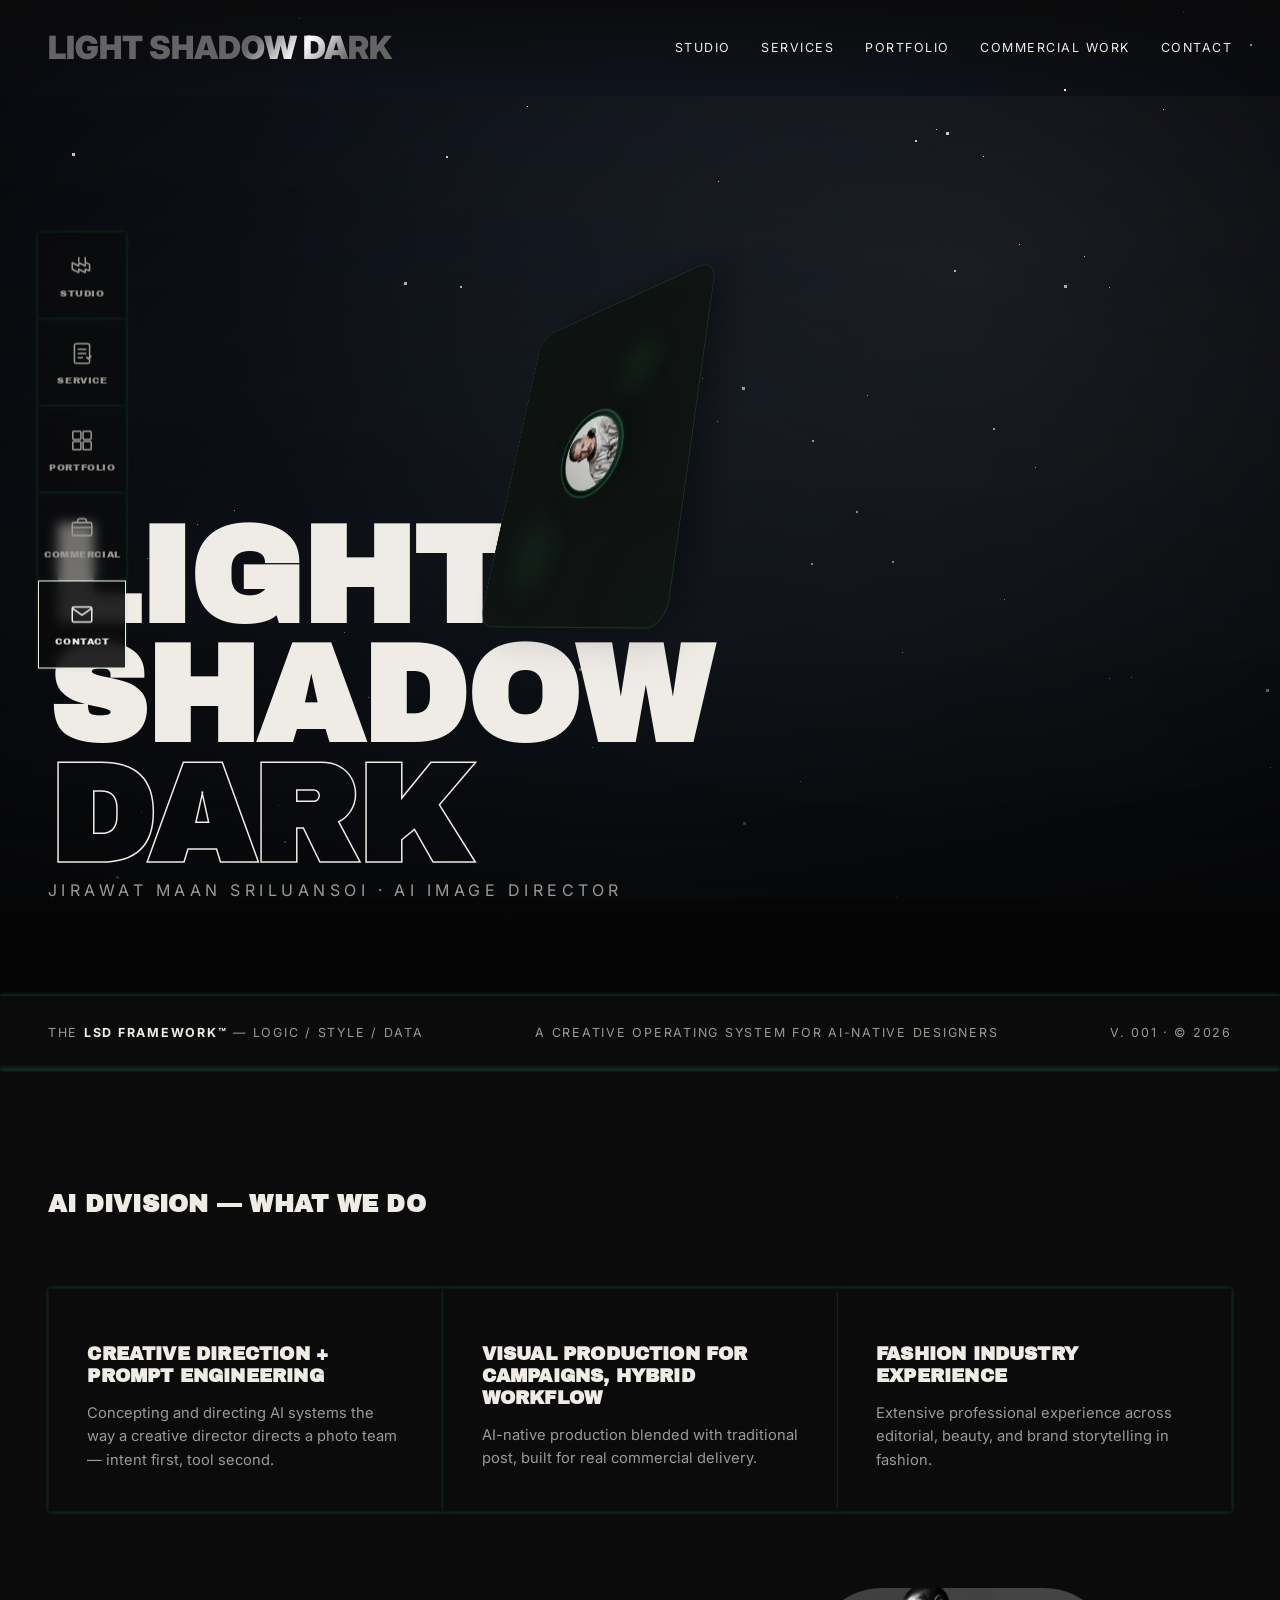
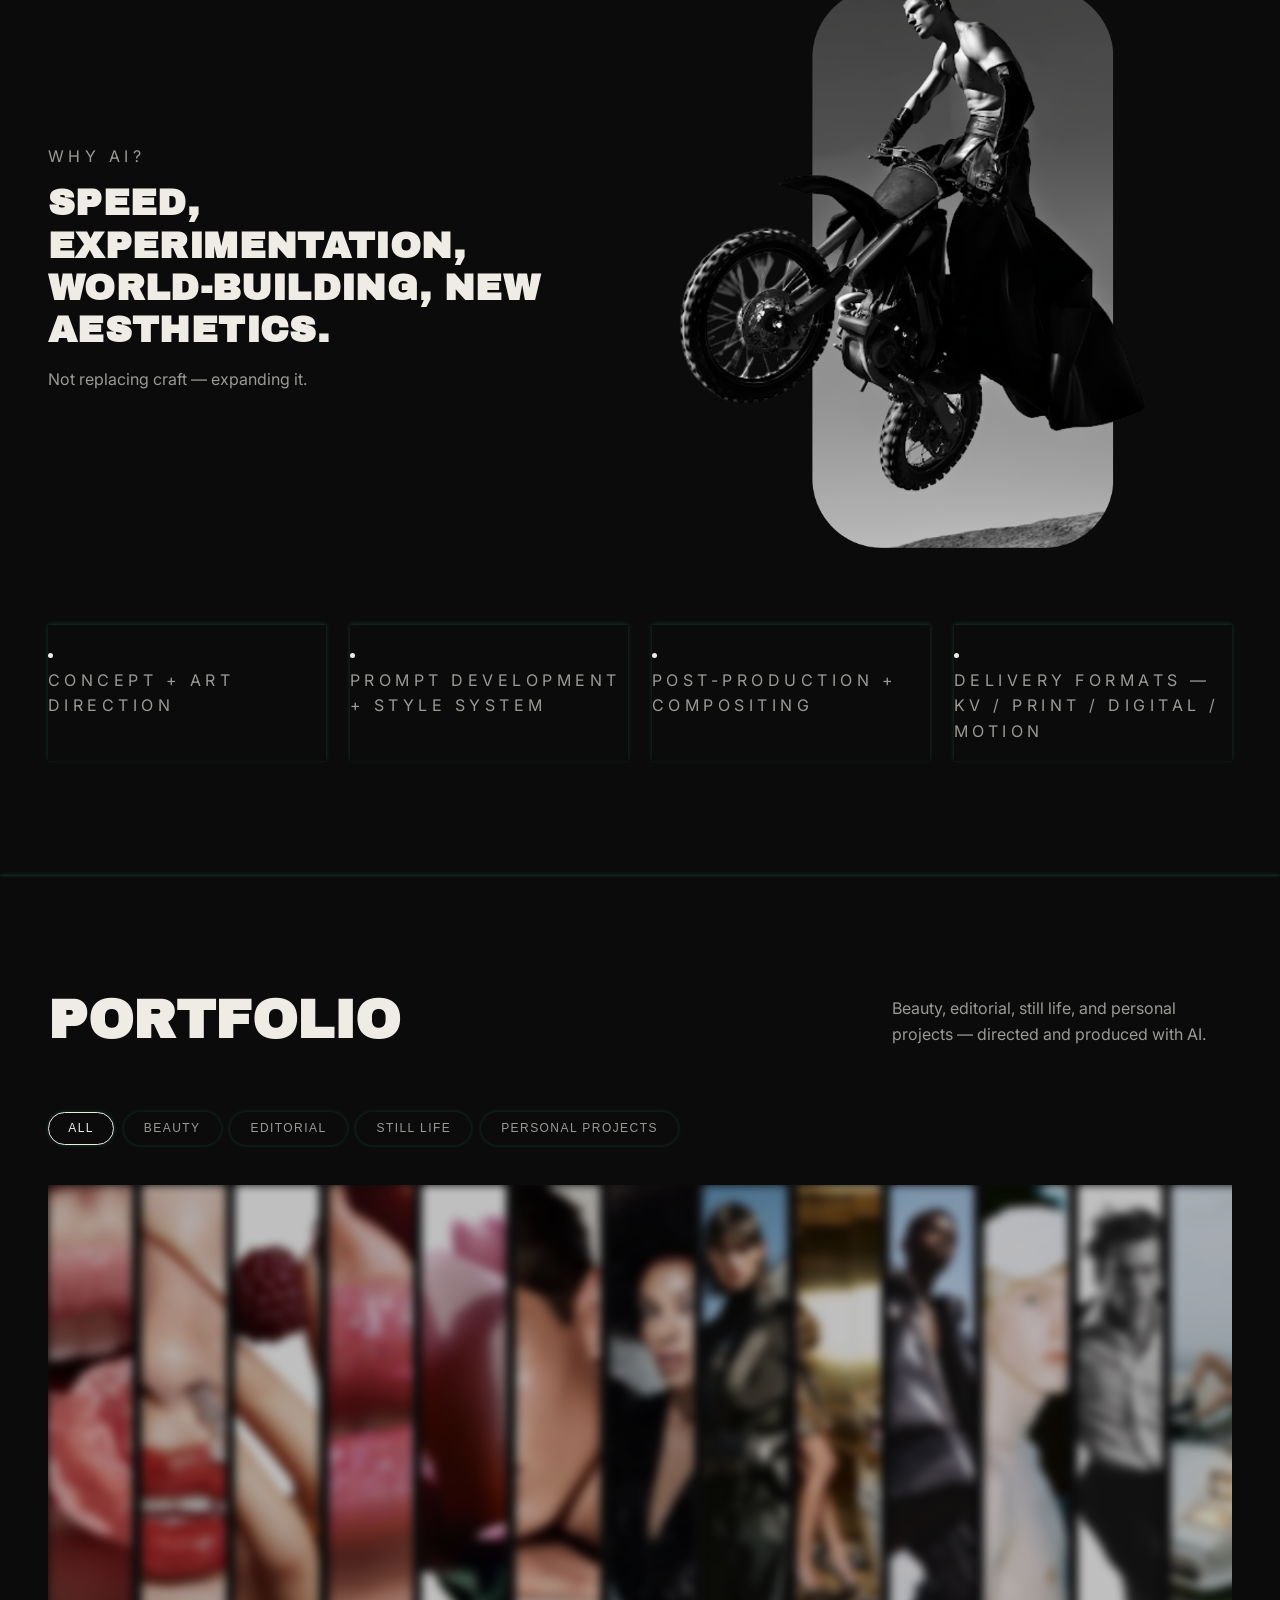
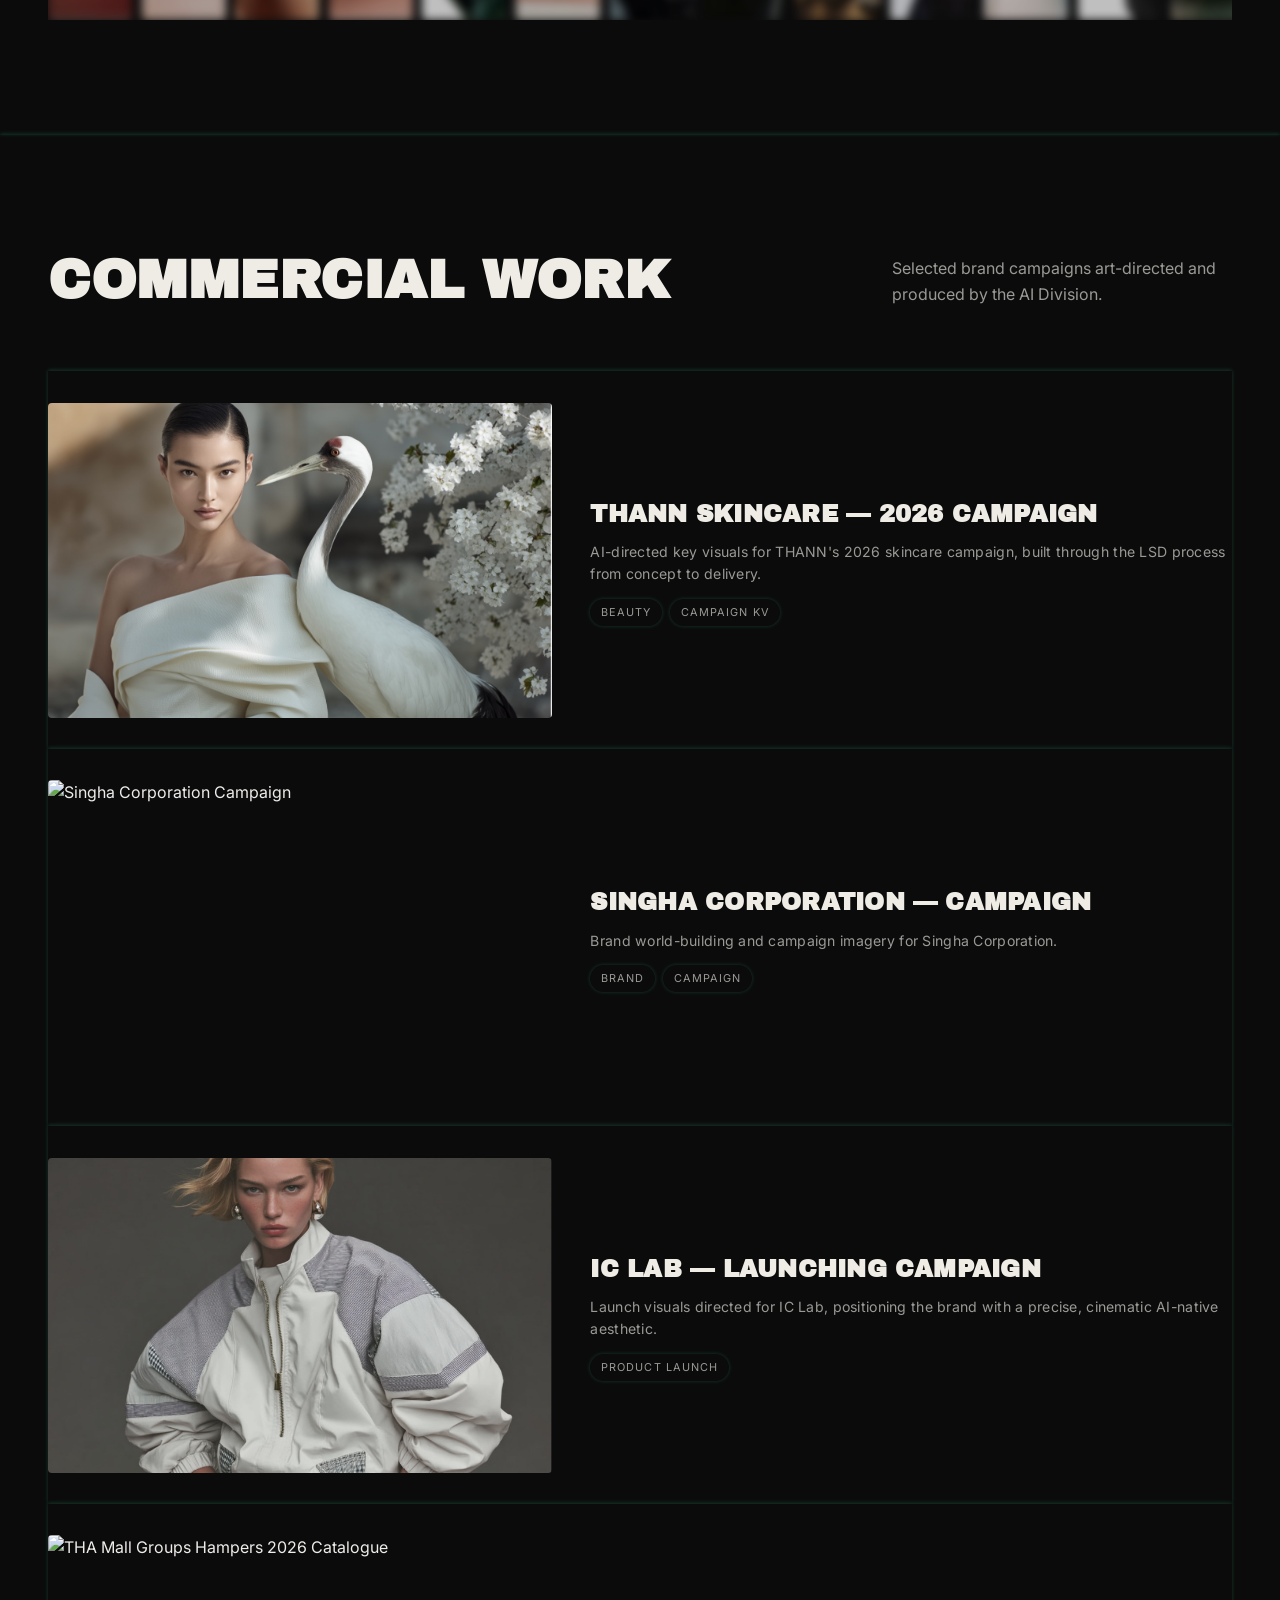
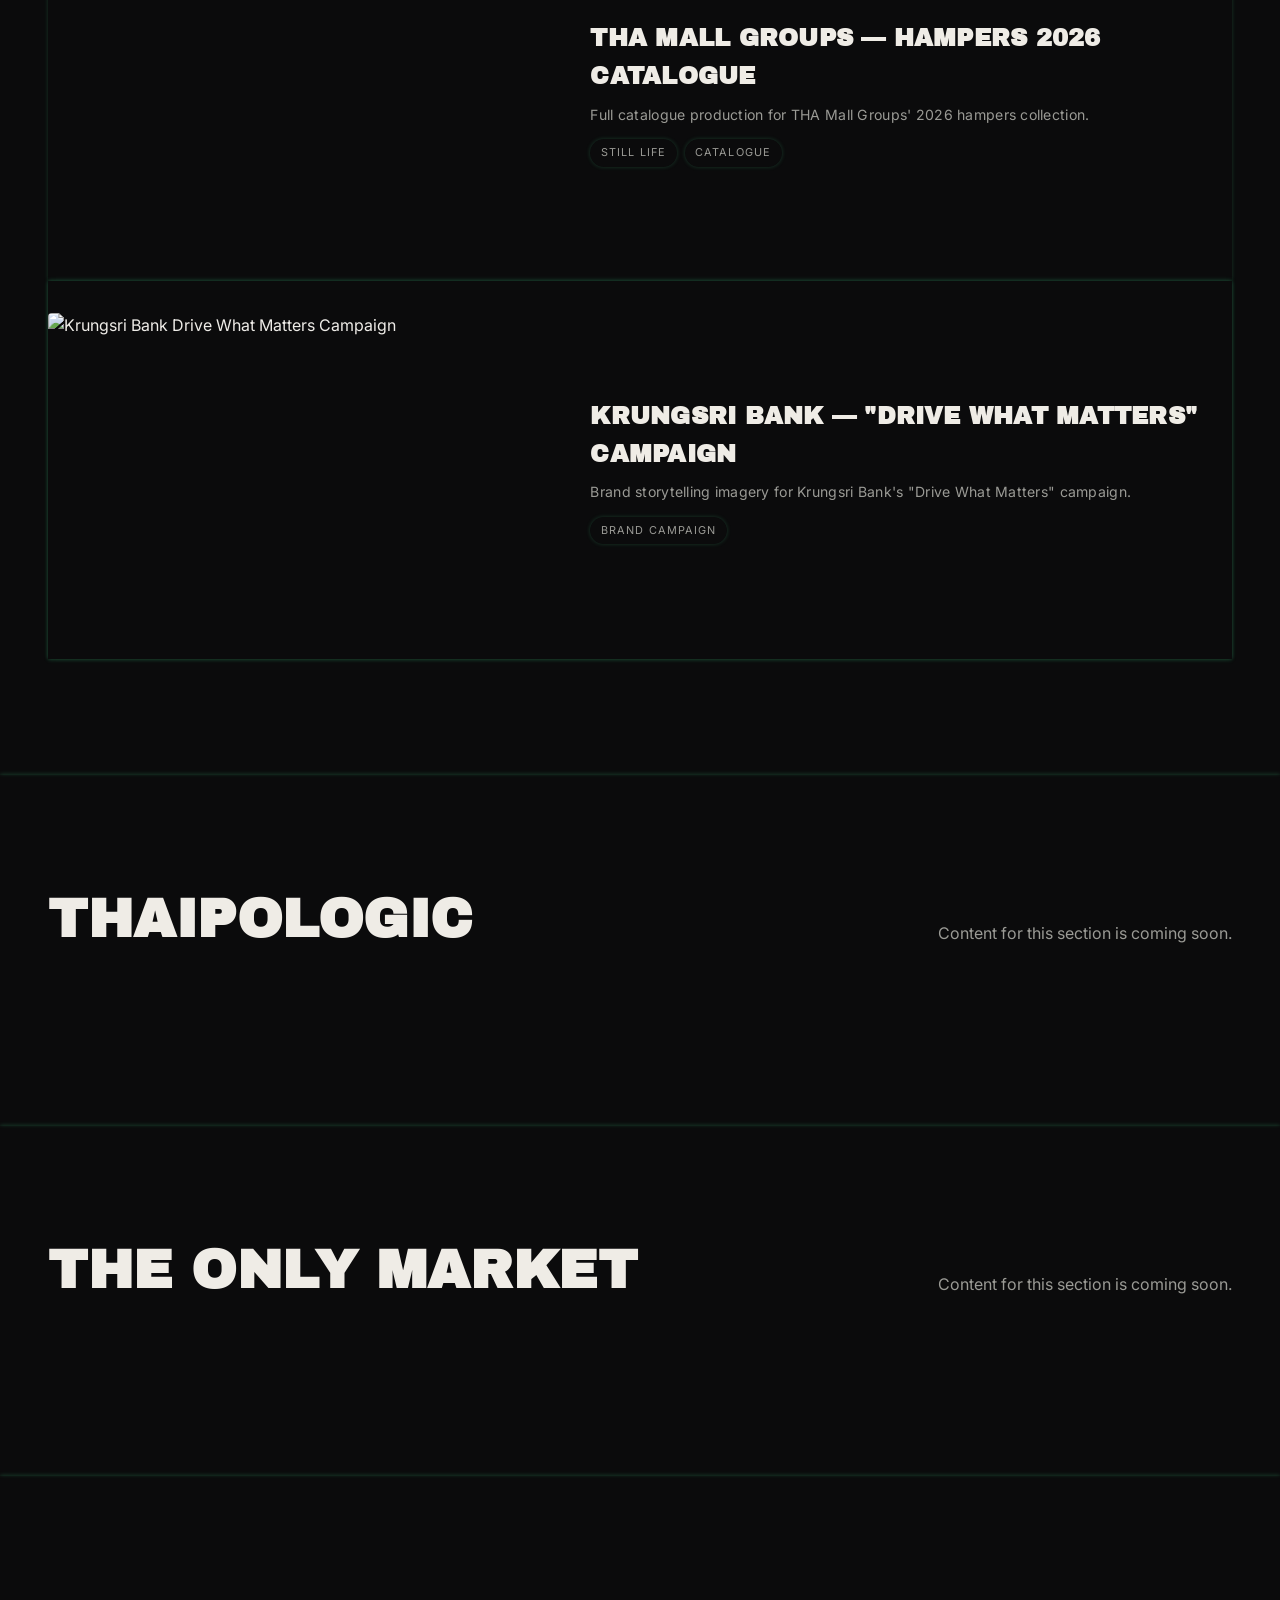
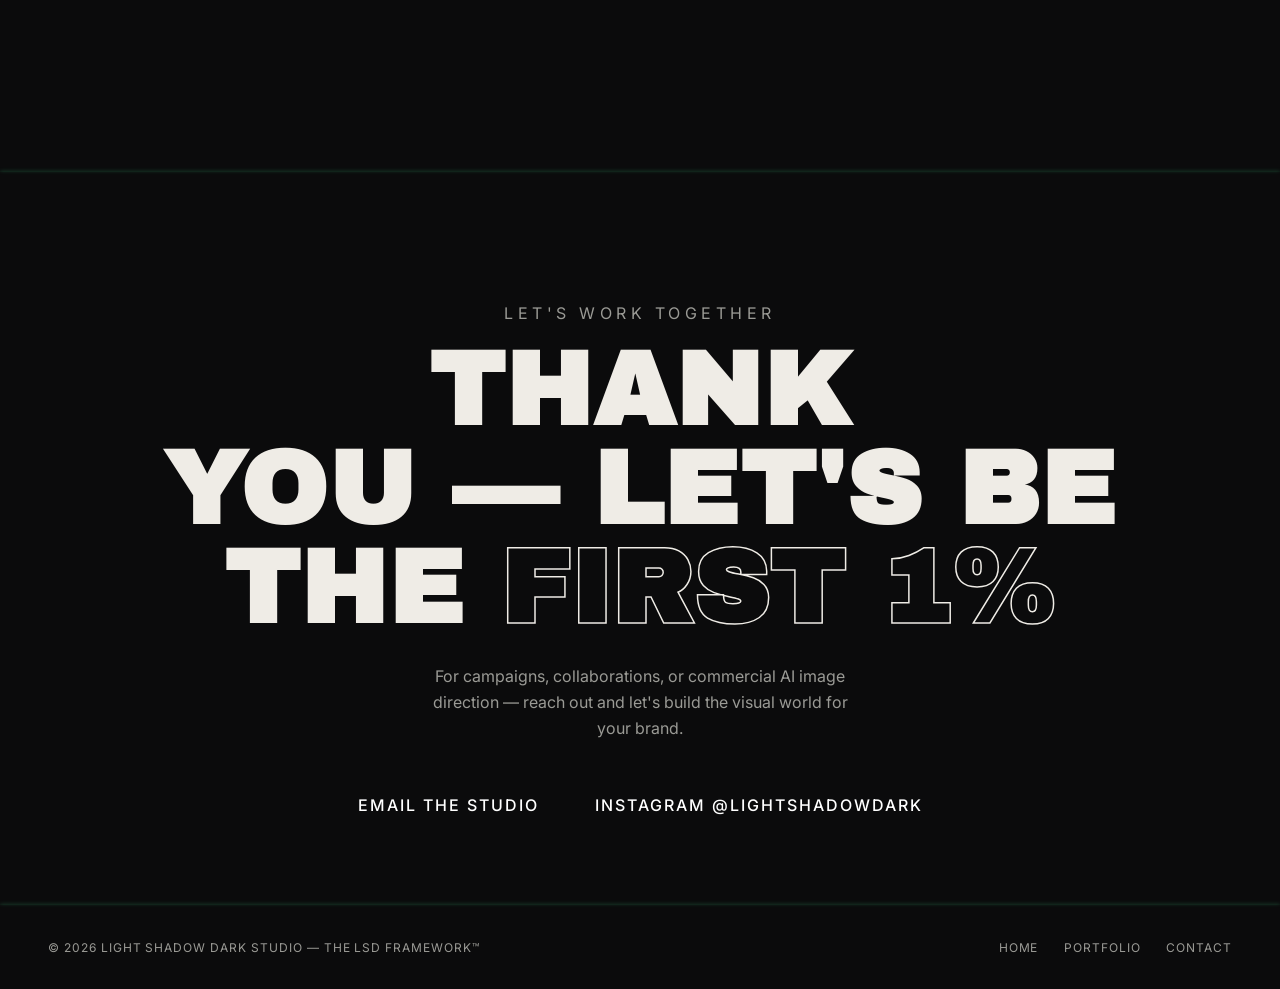
==== commit 2138c365: "Add BIO tab with the studio profile; make the tumble truly non-repeating - New 4th Pip-Boy tab (STAT" ====
--- a/index.html
+++ b/index.html
@@ -9,7 +9,7 @@
 <link rel="preconnect" href="https://fonts.googleapis.com">
 <link rel="preconnect" href="https://fonts.gstatic.com" crossorigin>
 <link href="https://fonts.googleapis.com/css2?family=Archivo+Black&family=Inter:wght@400;500;600&display=swap" rel="stylesheet">
-<link rel="stylesheet" href="./style.css?v=20">
+<link rel="stylesheet" href="./style.css?v=21">
 </head>
 <body>
 
@@ -341,6 +341,7 @@
     <input type="radio" id="tab-stat" name="pip-tabs" checked>
     <input type="radio" id="tab-inv" name="pip-tabs">
     <input type="radio" id="tab-data" name="pip-tabs">
+    <input type="radio" id="tab-bio" name="pip-tabs">
     <div class="pipboy-chassis">
       <div class="screw tl"></div>
       <div class="screw tr"></div>
@@ -396,6 +397,15 @@
               </div>
               <div class="radar-text flicker-fast">SEARCHING SATELLITE...</div>
             </div>
+            <div class="tab-content content-bio">
+              <h3 class="bio-name">Maanipulator</h3>
+              <p class="bio-fullname">Jirawat Maan Sriluansoi</p>
+              <p class="bio-title">Creative Director / AI Visual Artist / Fashion Editor</p>
+              <p class="bio-dept">Light Shadow Dark — AI Department<br>Creative Direction / AI Visual Systems / Fashion Image Innovation</p>
+              <p>Drawing on two decades of fashion visual storytelling, Jirawat Maan leads Light Shadow Dark's AI Department — where creative direction meets machine intelligence. We merge editorial aesthetics, photographic language, and advanced AI production to craft visuals that feel real, cinematic, and culturally precise — not generic AI output.</p>
+              <p>From campaign imagery to brand worlds, we build visual narratives through light, mood, and digital craftsmanship — designed to move like fashion, and land like masterpiece.</p>
+              <p class="bio-ig">IG: lightshadowdark</p>
+            </div>
           </main>
           <footer class="bottom-bar">
             <label for="tab-stat" class="nav-item">STAT</label>
@@ -404,6 +414,8 @@
             <div class="line flexible"></div>
             <label for="tab-data" class="nav-item">DATA</label>
             <div class="line flexible"></div>
+            <label for="tab-bio" class="nav-item">BIO</label>
+            <div class="line flexible"></div>
             <div class="radio-visualizer">
               <div class="bar bar-1"></div>
               <div class="bar bar-2"></div>
@@ -417,6 +429,6 @@
   </div>
 </div>
 
-<script src="./script.js?v=20"></script>
+<script src="./script.js?v=21"></script>
 </body>
 </html>
--- a/style.css
+++ b/style.css
@@ -700,15 +700,7 @@
 }
 .floating-orb .coming-soon-card {
   margin: 0;
-  animation: csTumble 9s ease-in-out infinite;
-}
-
-@keyframes csTumble {
-  0%   { transform: perspective(800px) rotateX(0deg) rotateY(0deg) rotateZ(0deg); }
-  25%  { transform: perspective(800px) rotateX(12deg) rotateY(180deg) rotateZ(-4deg); }
-  50%  { transform: perspective(800px) rotateX(-8deg) rotateY(360deg) rotateZ(3deg); }
-  75%  { transform: perspective(800px) rotateX(6deg) rotateY(540deg) rotateZ(-2deg); }
-  100% { transform: perspective(800px) rotateX(0deg) rotateY(720deg) rotateZ(0deg); }
+  will-change: transform;
 }
 
 @media (max-width: 700px) {
@@ -1095,14 +1087,17 @@
 #tab-stat:checked ~ .pipboy-chassis .dynamic-title::before { content: "SYS_STATUS"; }
 #tab-inv:checked ~ .pipboy-chassis .dynamic-title::before { content: "INVENTORY"; }
 #tab-data:checked ~ .pipboy-chassis .dynamic-title::before { content: "DATA_LINK"; }
+#tab-bio:checked ~ .pipboy-chassis .dynamic-title::before { content: "PROFILE"; }
 
 #tab-stat:checked ~ .pipboy-chassis .content-stat,
 #tab-inv:checked ~ .pipboy-chassis .content-inv,
-#tab-data:checked ~ .pipboy-chassis .content-data { display: flex; }
+#tab-data:checked ~ .pipboy-chassis .content-data,
+#tab-bio:checked ~ .pipboy-chassis .content-bio { display: flex; }
 
 #tab-stat:checked ~ .pipboy-chassis label[for="tab-stat"],
 #tab-inv:checked ~ .pipboy-chassis label[for="tab-inv"],
-#tab-data:checked ~ .pipboy-chassis label[for="tab-data"] {
+#tab-data:checked ~ .pipboy-chassis label[for="tab-data"],
+#tab-bio:checked ~ .pipboy-chassis label[for="tab-bio"] {
   background-color: var(--pip-green);
   color: var(--bg-dark);
   text-shadow: none;
@@ -1165,6 +1160,23 @@
 }
 
 .pipboy-wrapper .content-data { justify-content: center; align-items: center; flex-direction: column; gap: 15px; }
+
+.pipboy-wrapper .content-bio {
+  flex-direction: column;
+  width: 100%;
+  height: 100%;
+  overflow-y: auto;
+  gap: 0.6rem;
+  font-size: 0.72rem;
+  line-height: 1.5;
+  padding-right: 0.5rem;
+}
+.pipboy-wrapper .content-bio p { margin: 0; }
+.pipboy-wrapper .bio-name { font-size: 1.6rem; margin: 0 0 0.2rem; }
+.pipboy-wrapper .bio-fullname { font-weight: bold; font-size: 0.85rem; }
+.pipboy-wrapper .bio-title { opacity: 0.85; }
+.pipboy-wrapper .bio-dept { opacity: 0.85; margin-top: 0.4rem; }
+.pipboy-wrapper .bio-ig { margin-top: 0.4rem; opacity: 0.7; }
 .pipboy-wrapper .radar-container {
   position: relative;
   width: 160px;
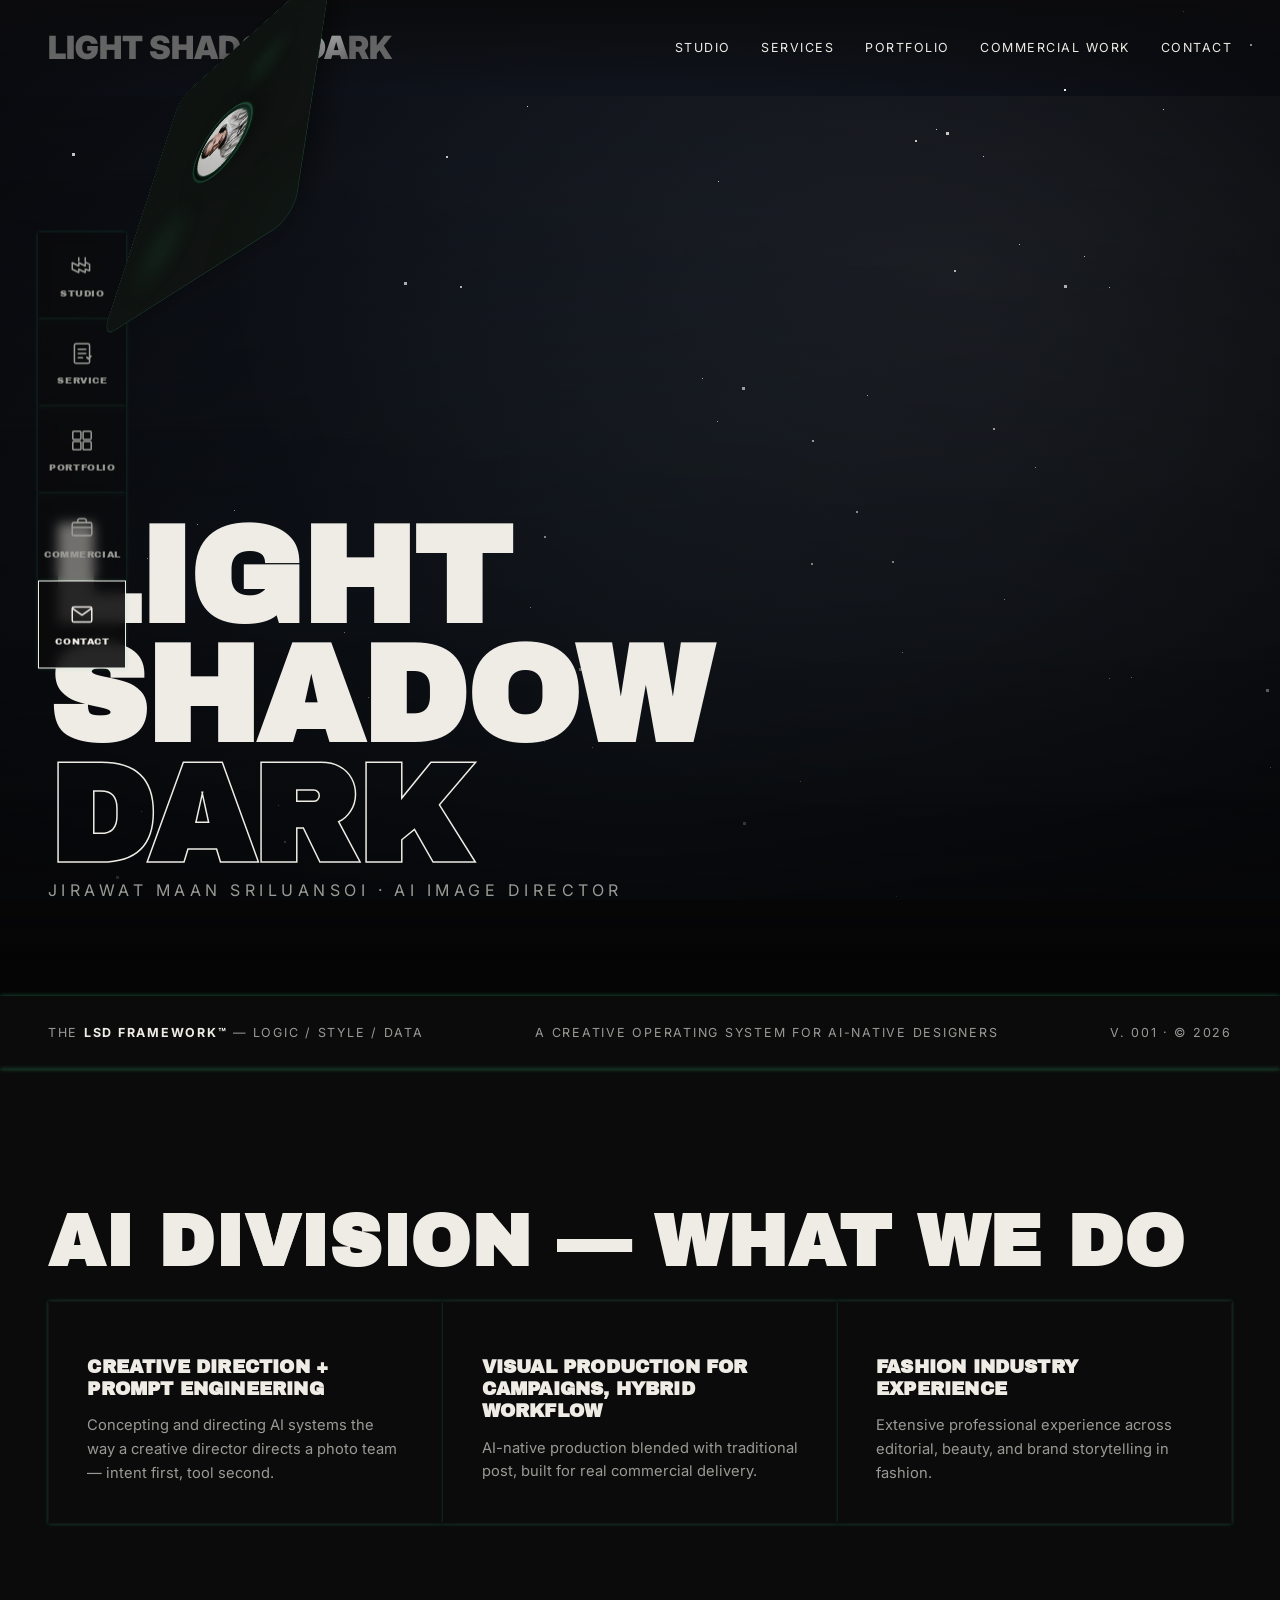
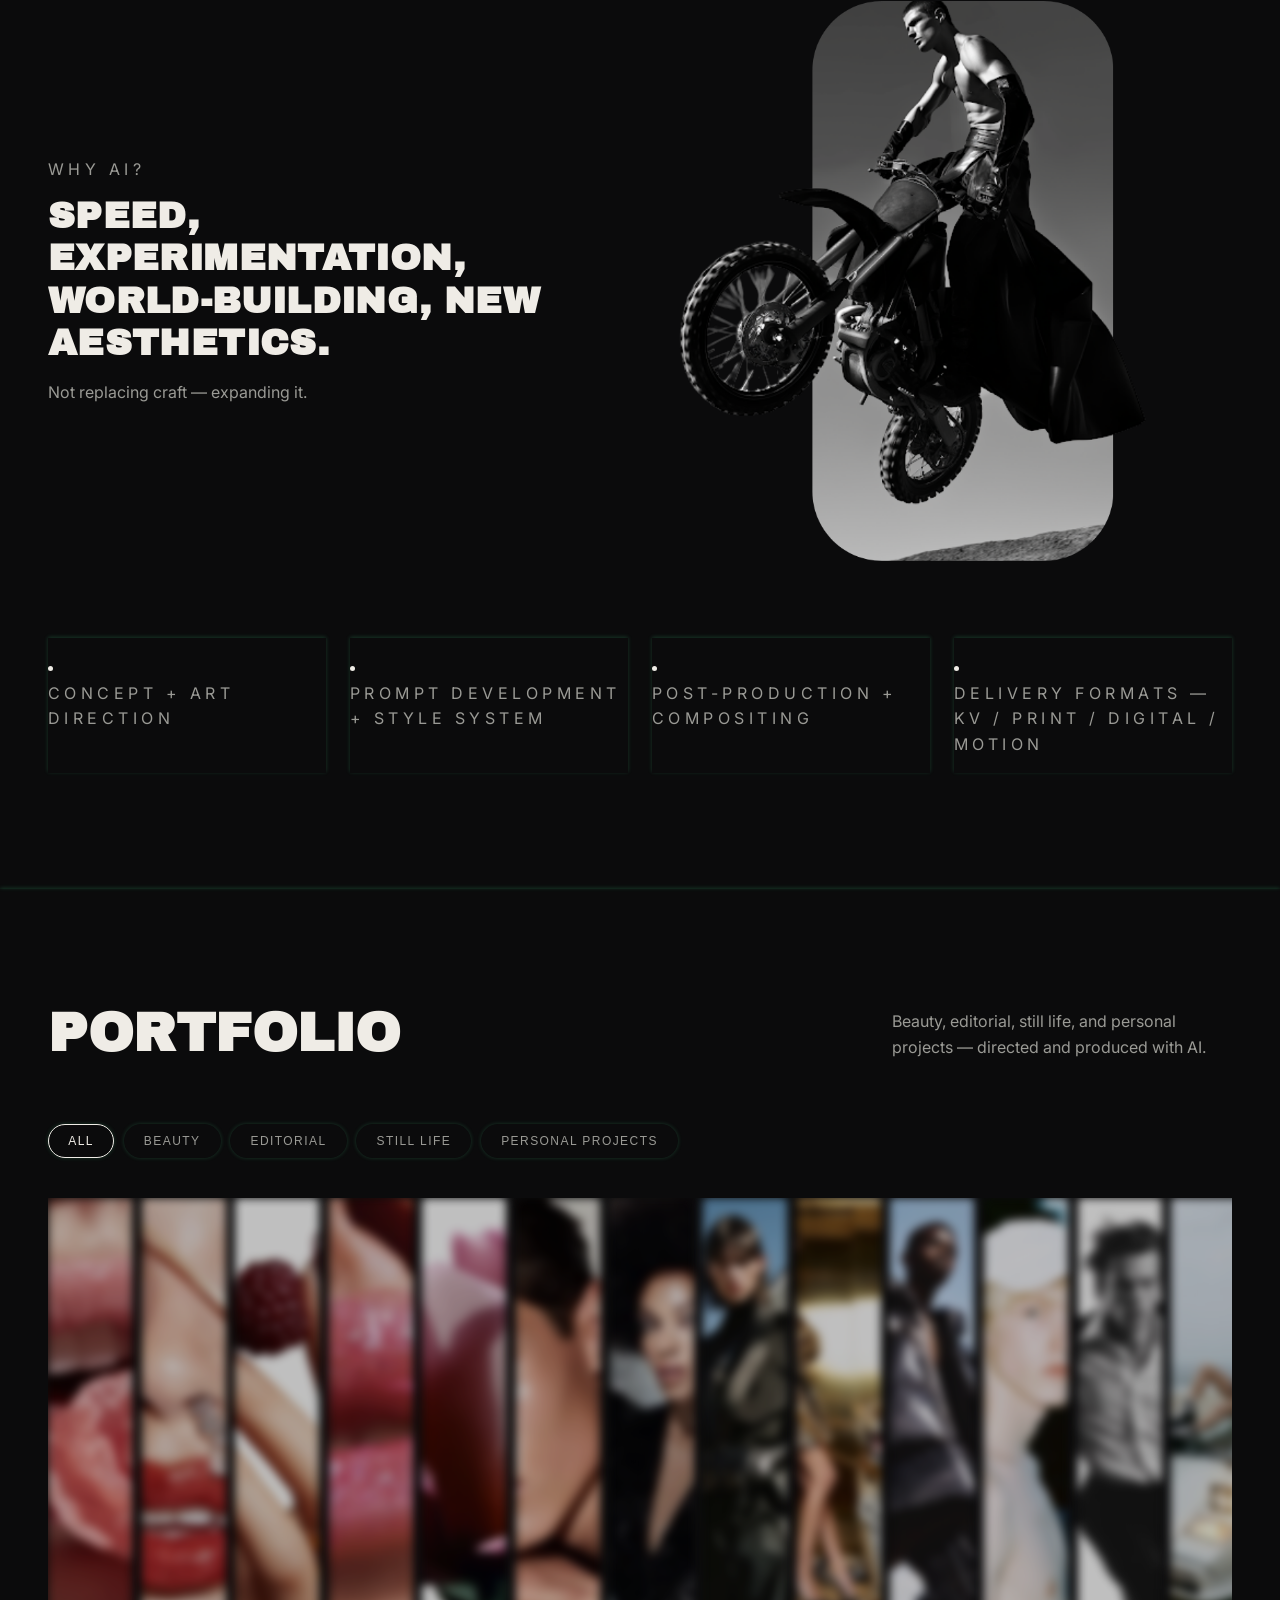
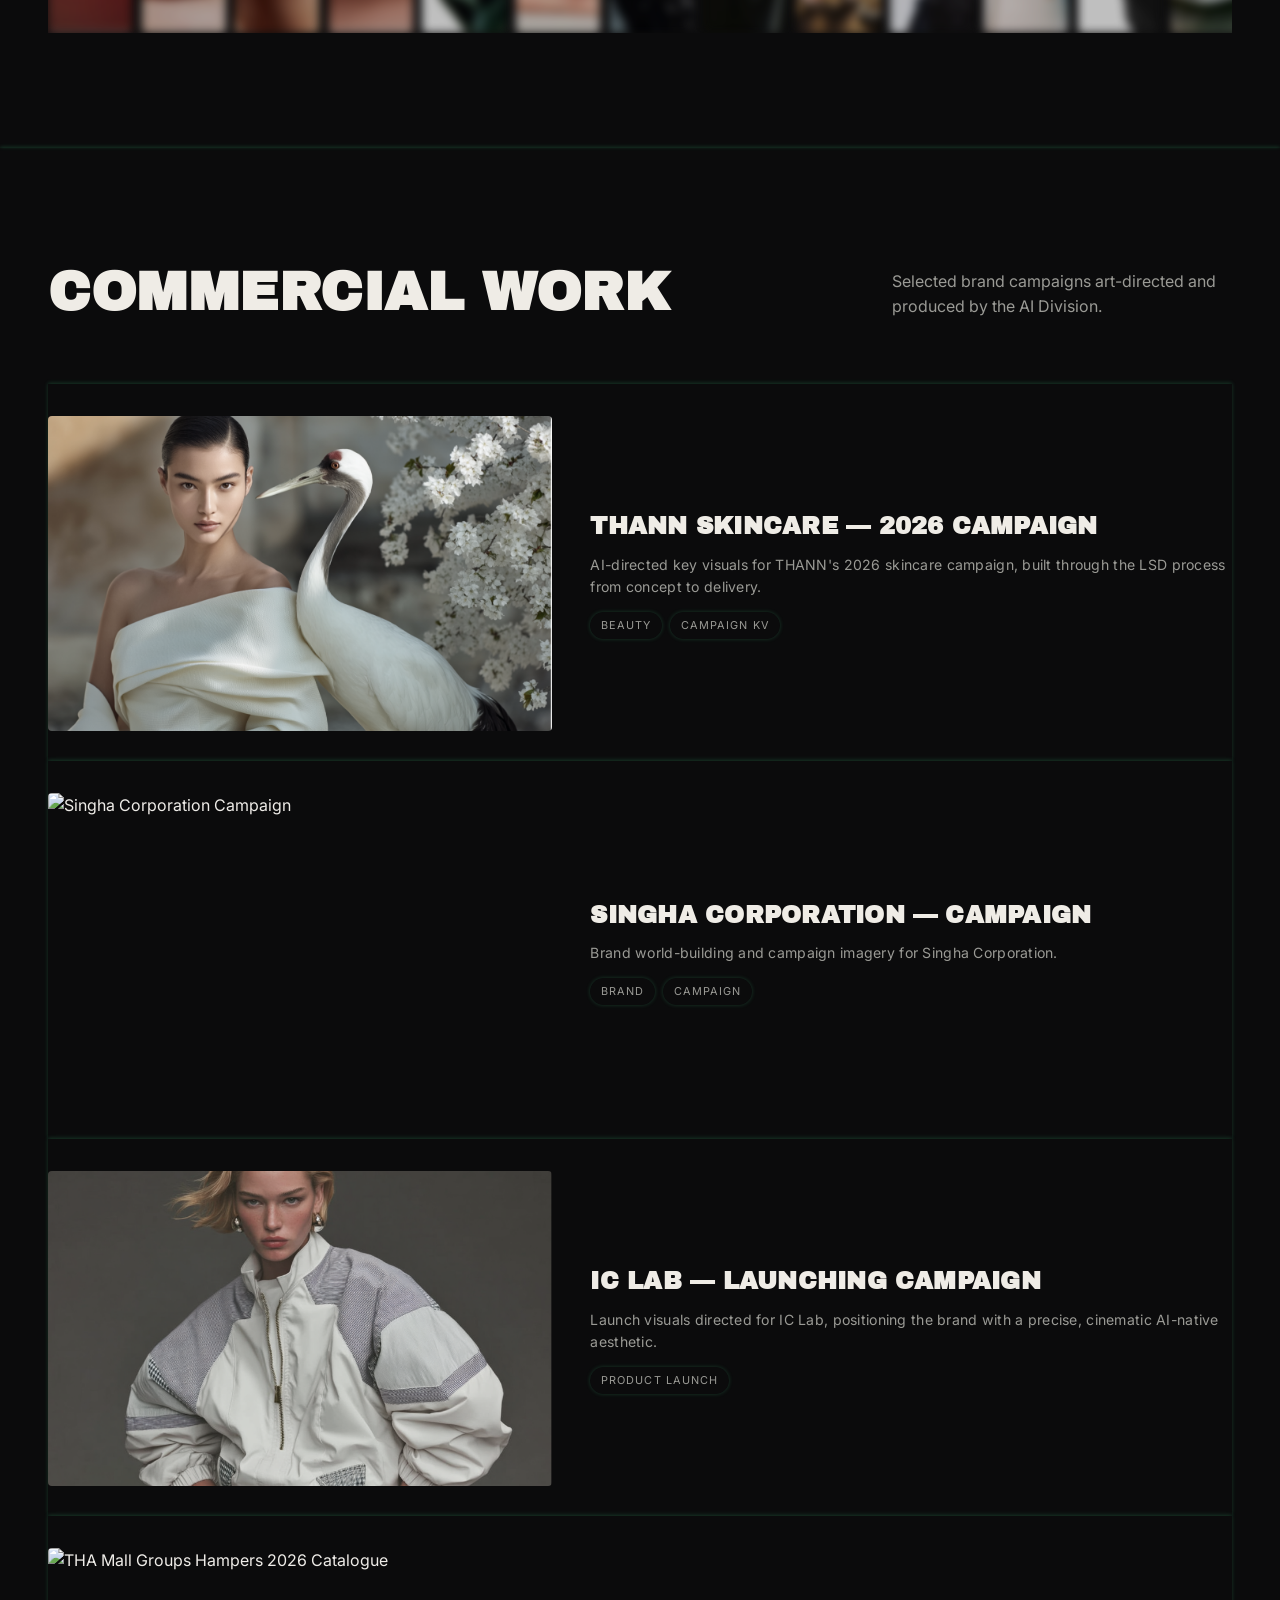
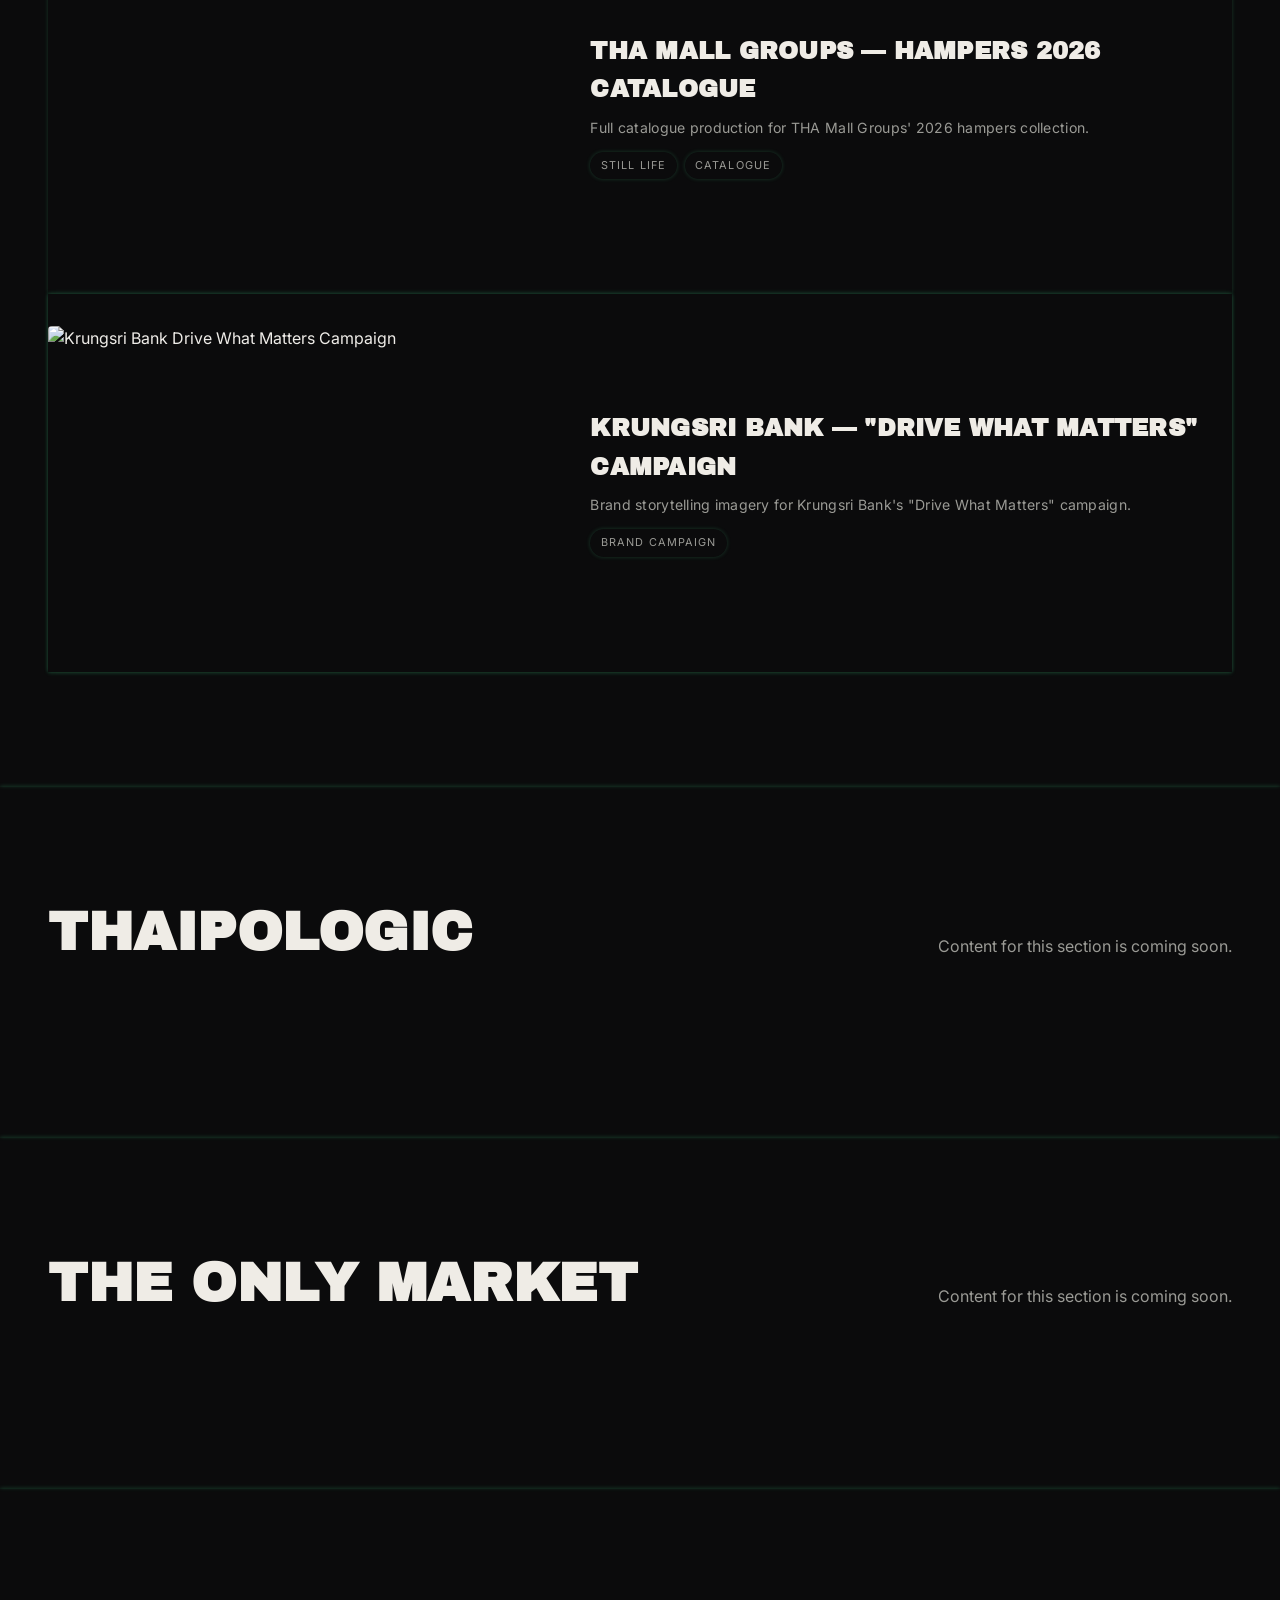
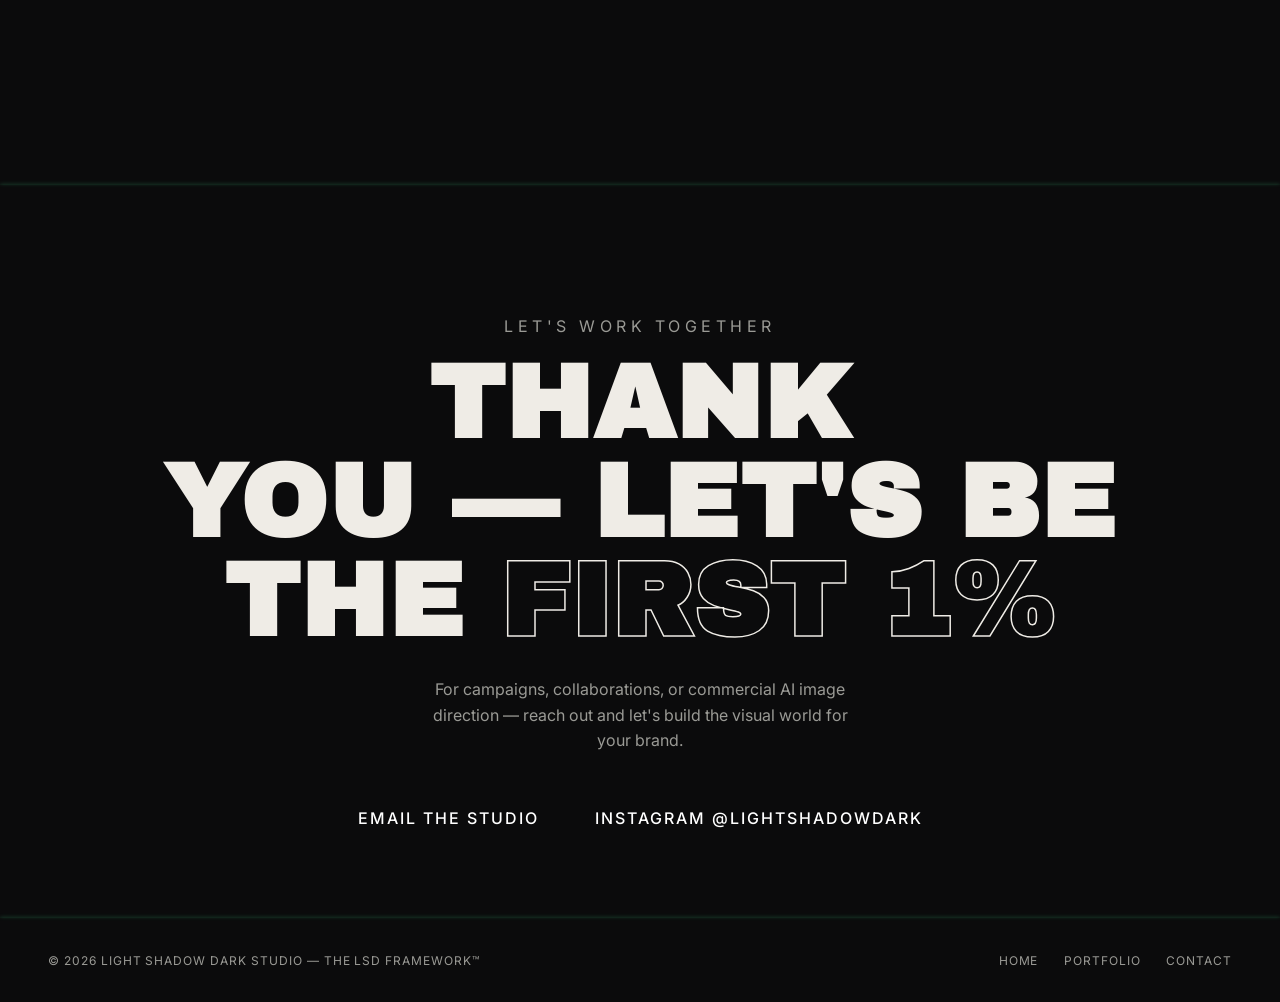
==== commit 74acd41e: "Update index.html" ====
--- a/index.html
+++ b/index.html
@@ -113,7 +113,7 @@
 <!-- ============ SERVICES ============ -->
 <section class="section" id="services">
   <div class="container">
-    <div class="section-head">
+    <div class="shine1">
       <h1>AI Division — What We Do</h1>
     </div>
     <div class="service-cards">
--- a/style.css
+++ b/style.css
@@ -80,6 +80,46 @@
   }
 }
 
+
+.shine1 {
+  font-size: 3em;
+  font-weight: 900;
+  color: rgba(255, 255, 255, 0.3);
+  background: #222 -webkit-gradient(
+      linear,
+      left top,
+      right top,
+      from(#222),
+      to(#222),
+      color-stop(0.5, #fff)
+    ) 0 0 no-repeat;
+  background-image: -webkit-linear-gradient(
+    -40deg,
+    transparent 0%,
+    transparent 40%,
+    #fff 50%,
+    transparent 60%,
+    transparent 100%
+  );
+
+  -webkit-background-clip: text;
+  -webkit-background-size: 300px;
+  -webkit-animation: zezzz;
+  -webkit-animation-duration: 3s;
+  -webkit-animation-iteration-count: infinite;
+}
+ @-webkit-keyframes zezzz {
+  0%,
+  10% {
+    background-position: -200px;
+  }
+  20% {
+    background-position: topleft;
+  }
+  100% {
+    background-position: 200px;
+  }
+}
 /* ---------------- Effect / Logo ---------------- */
 
 
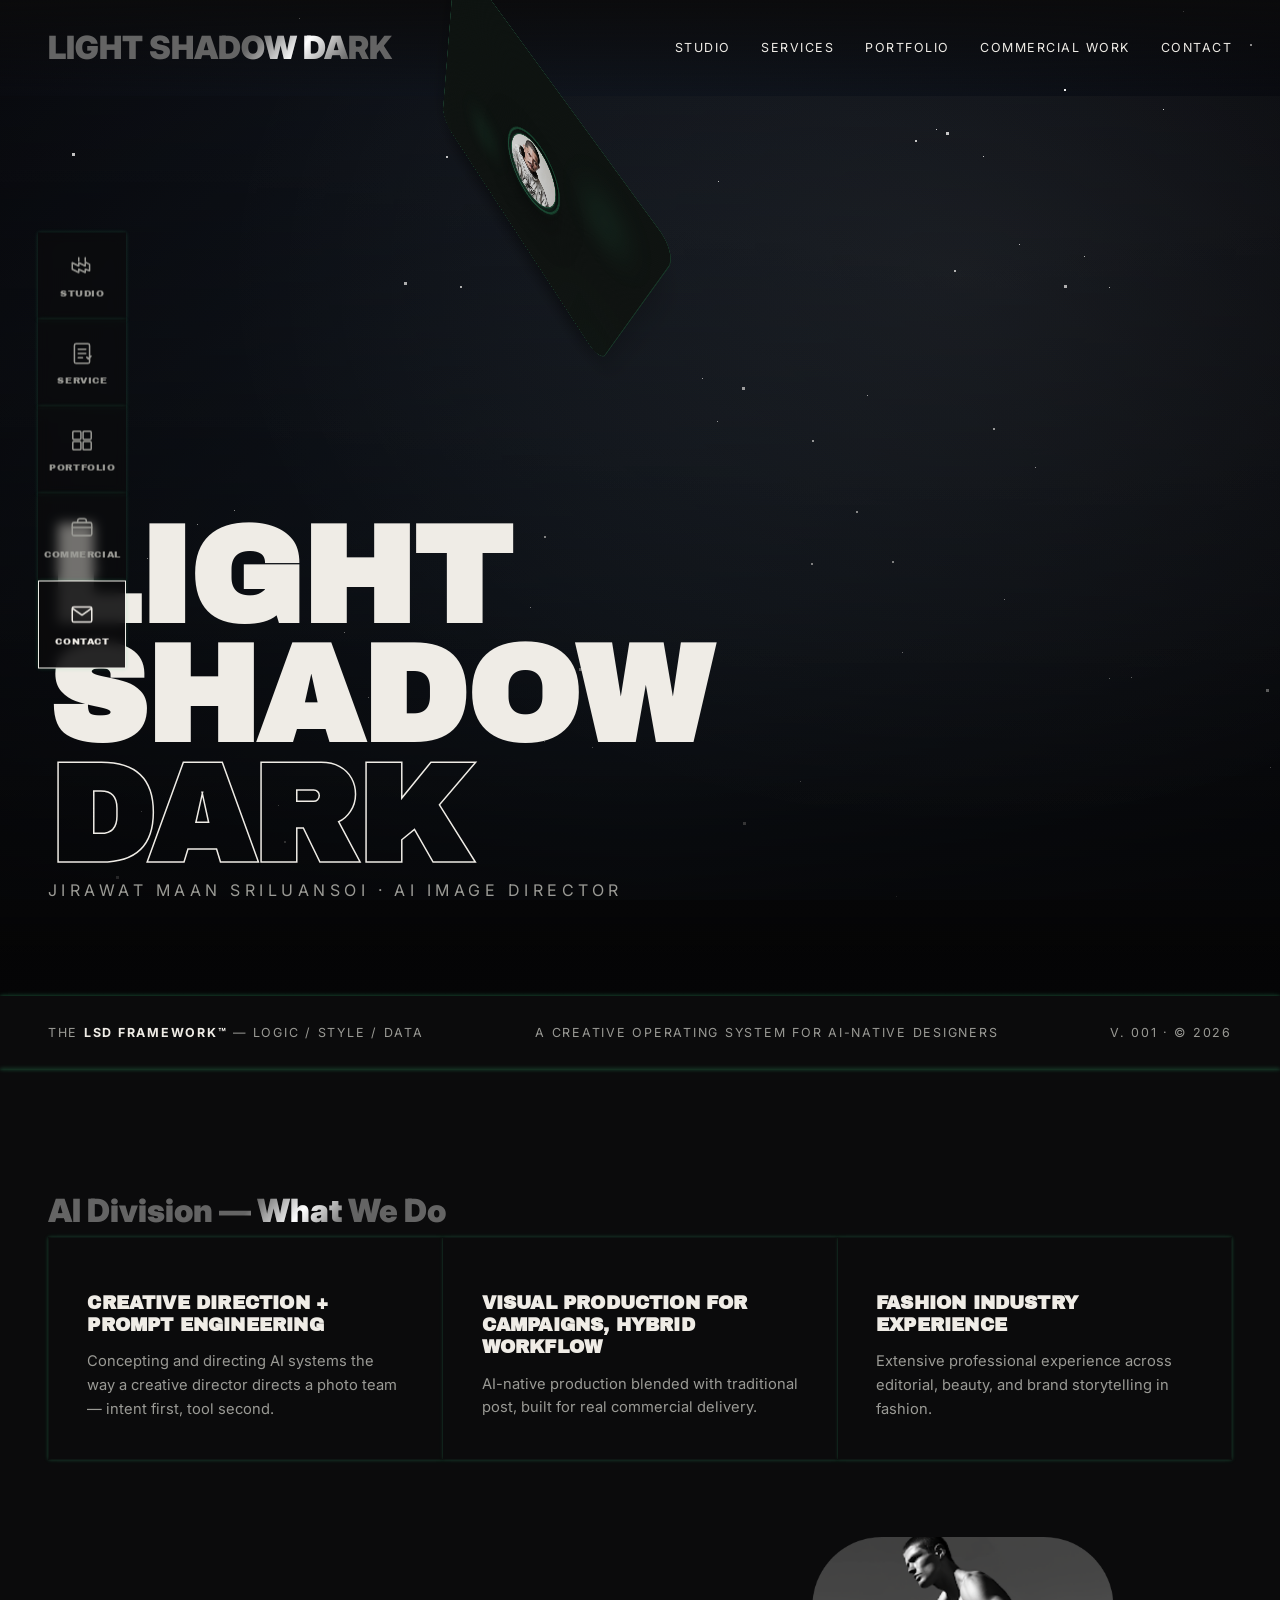
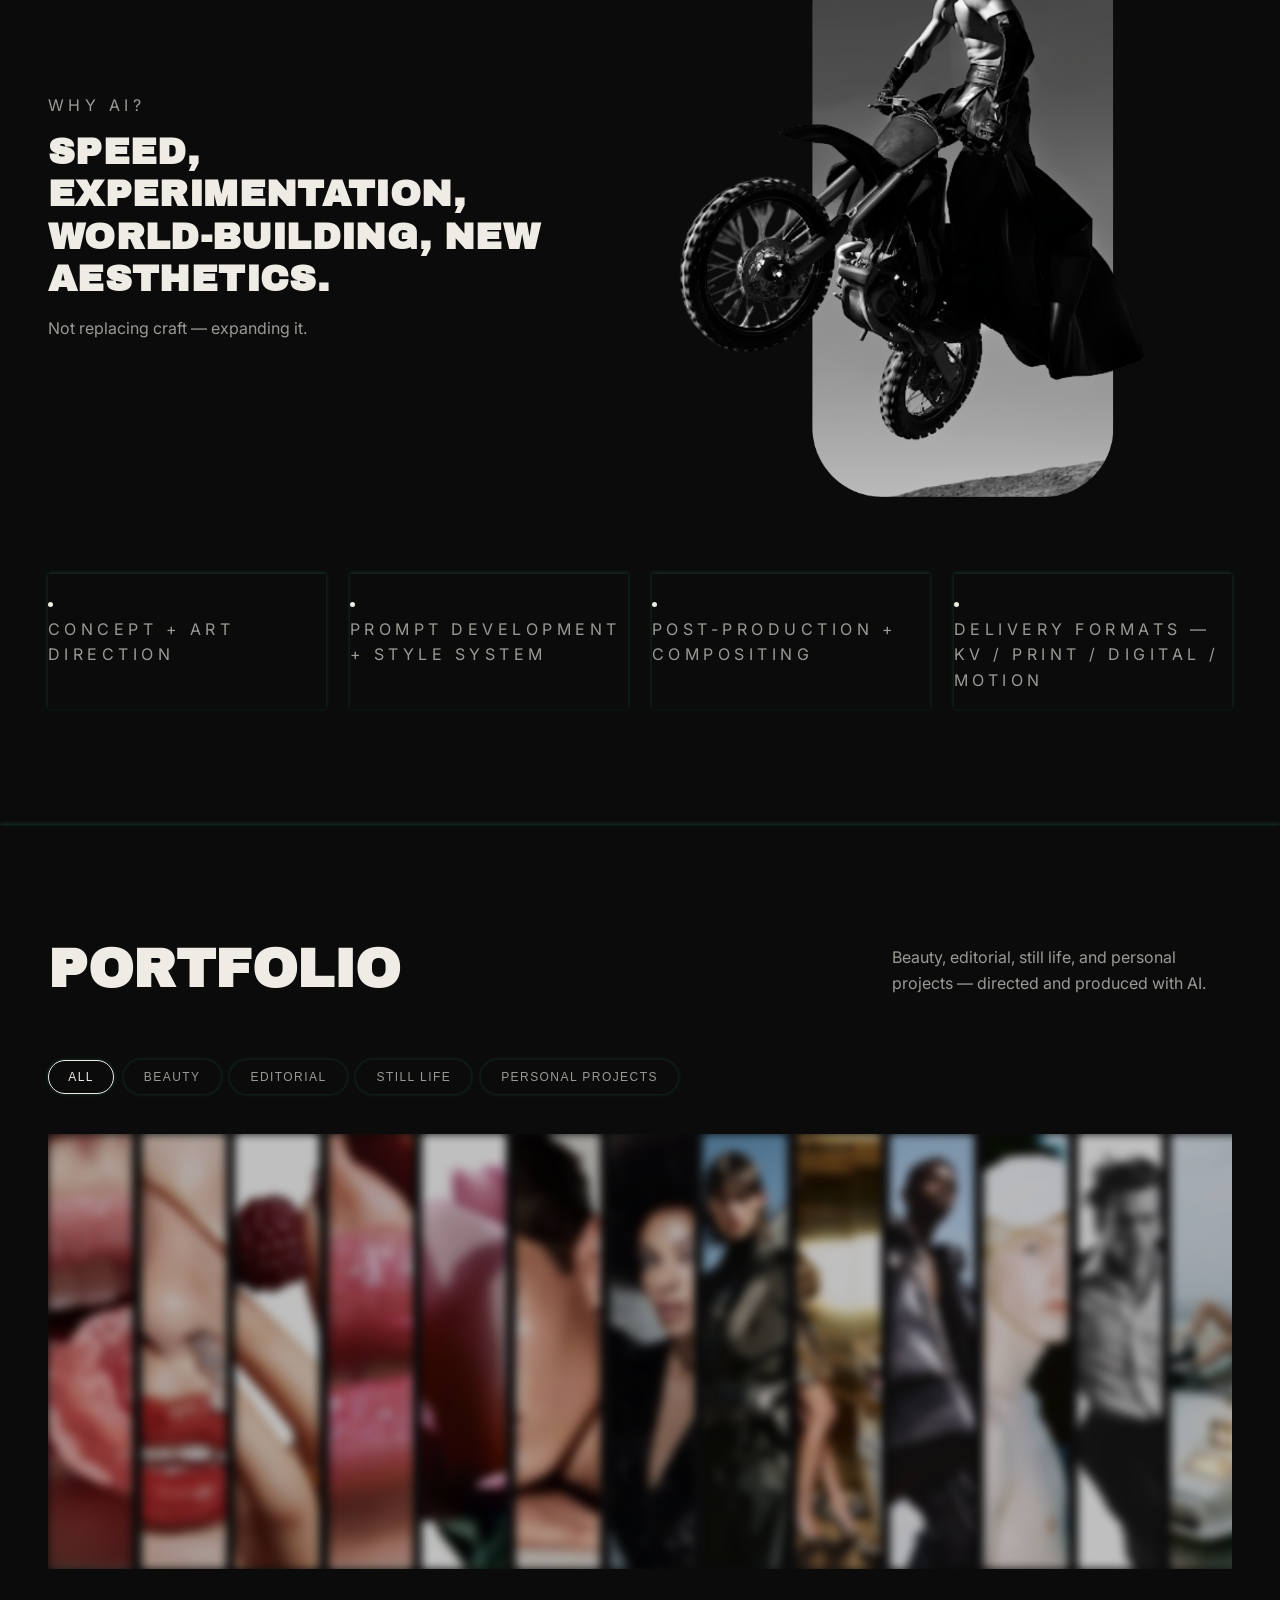
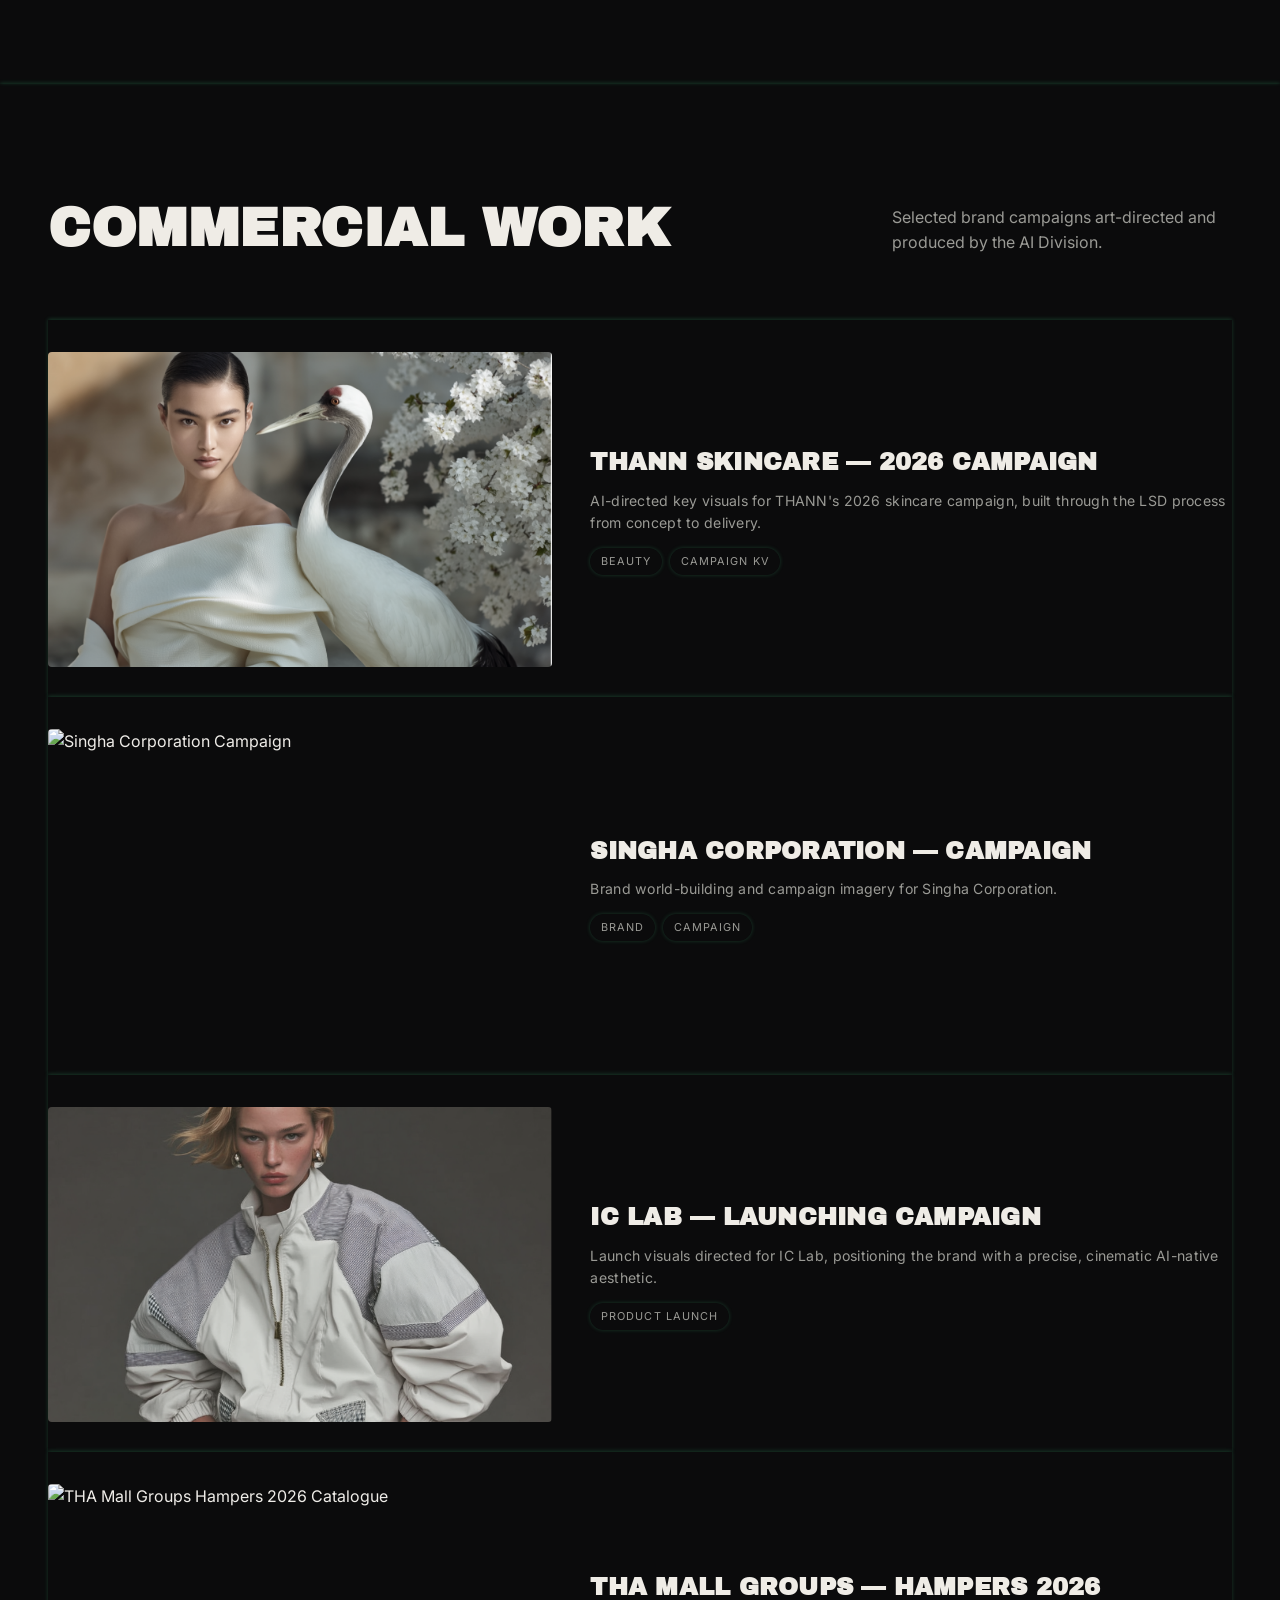
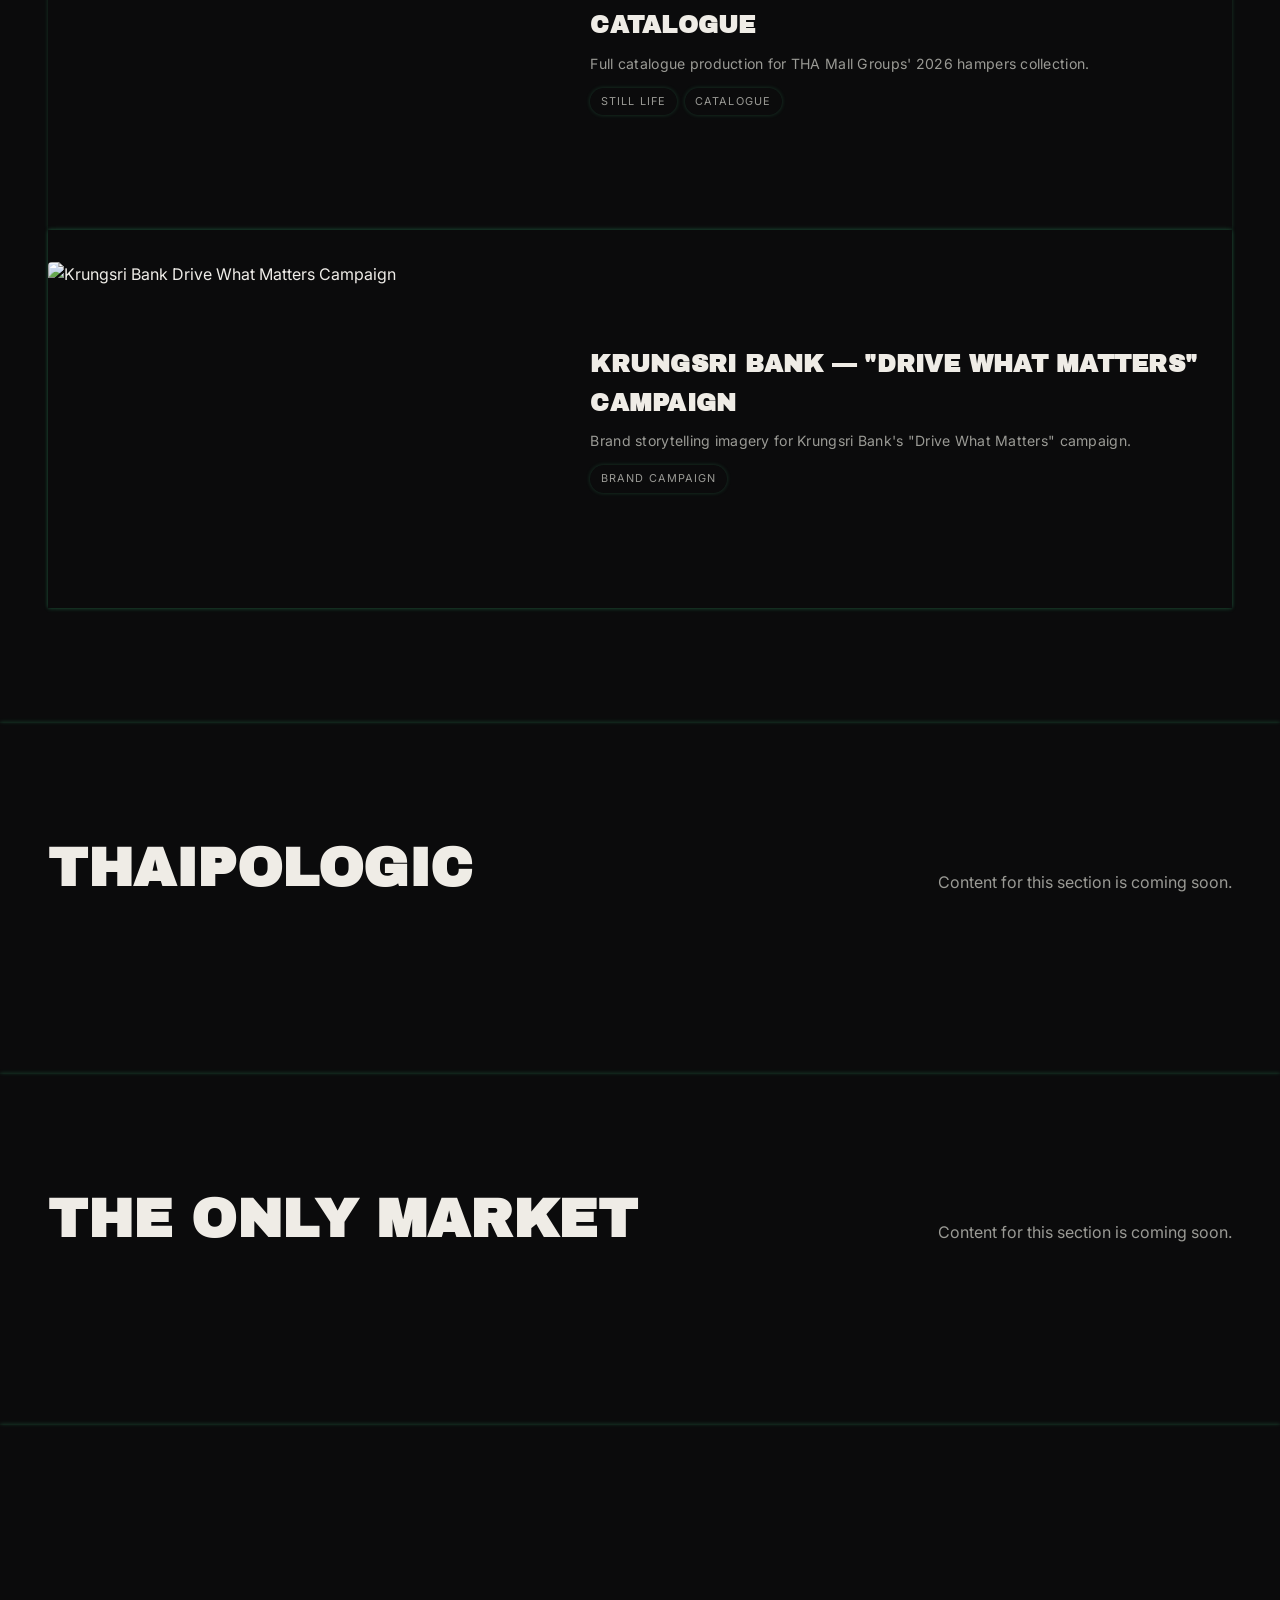
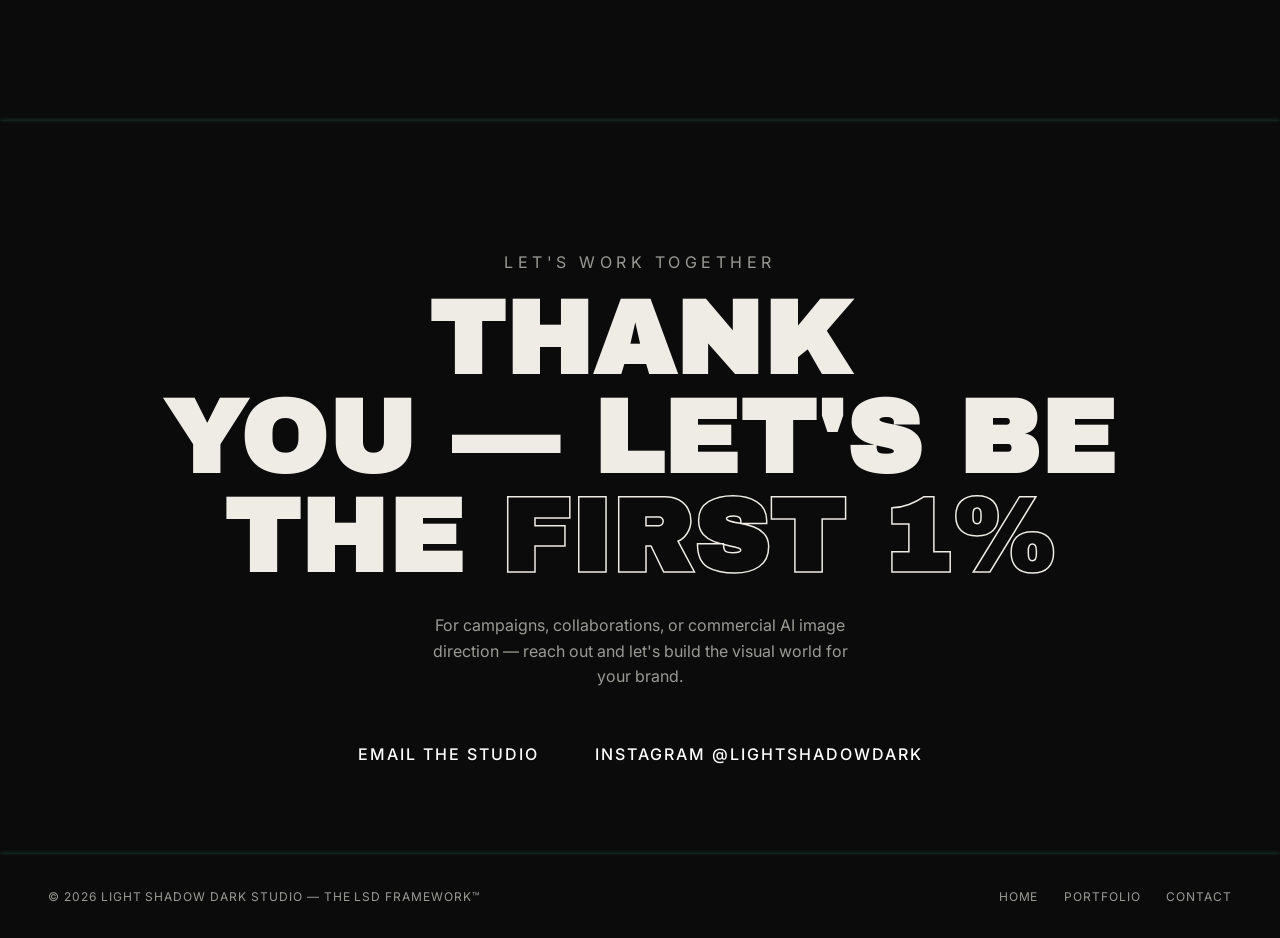
==== commit 39e74271: "Update index.html" ====
--- a/index.html
+++ b/index.html
@@ -113,9 +113,7 @@
 <!-- ============ SERVICES ============ -->
 <section class="section" id="services">
   <div class="container">
-    <div class="shine1">
-      <h1>AI Division — What We Do</h1>
-    </div>
+    <div class="shine1">AI Division — What We Do</div>
     <div class="service-cards">
       <div class="service-card">
         <span class="num"></span>
--- a/style.css
+++ b/style.css
@@ -82,7 +82,7 @@
 
 
 .shine1 {
-  font-size: 3em;
+  font-size: 2em;
   font-weight: 900;
   color: rgba(255, 255, 255, 0.3);
   background: #222 -webkit-gradient(
@@ -114,7 +114,7 @@
     background-position: -200px;
   }
   20% {
-    background-position: topleft;
+    background-position: topdown;
   }
   100% {
     background-position: 200px;
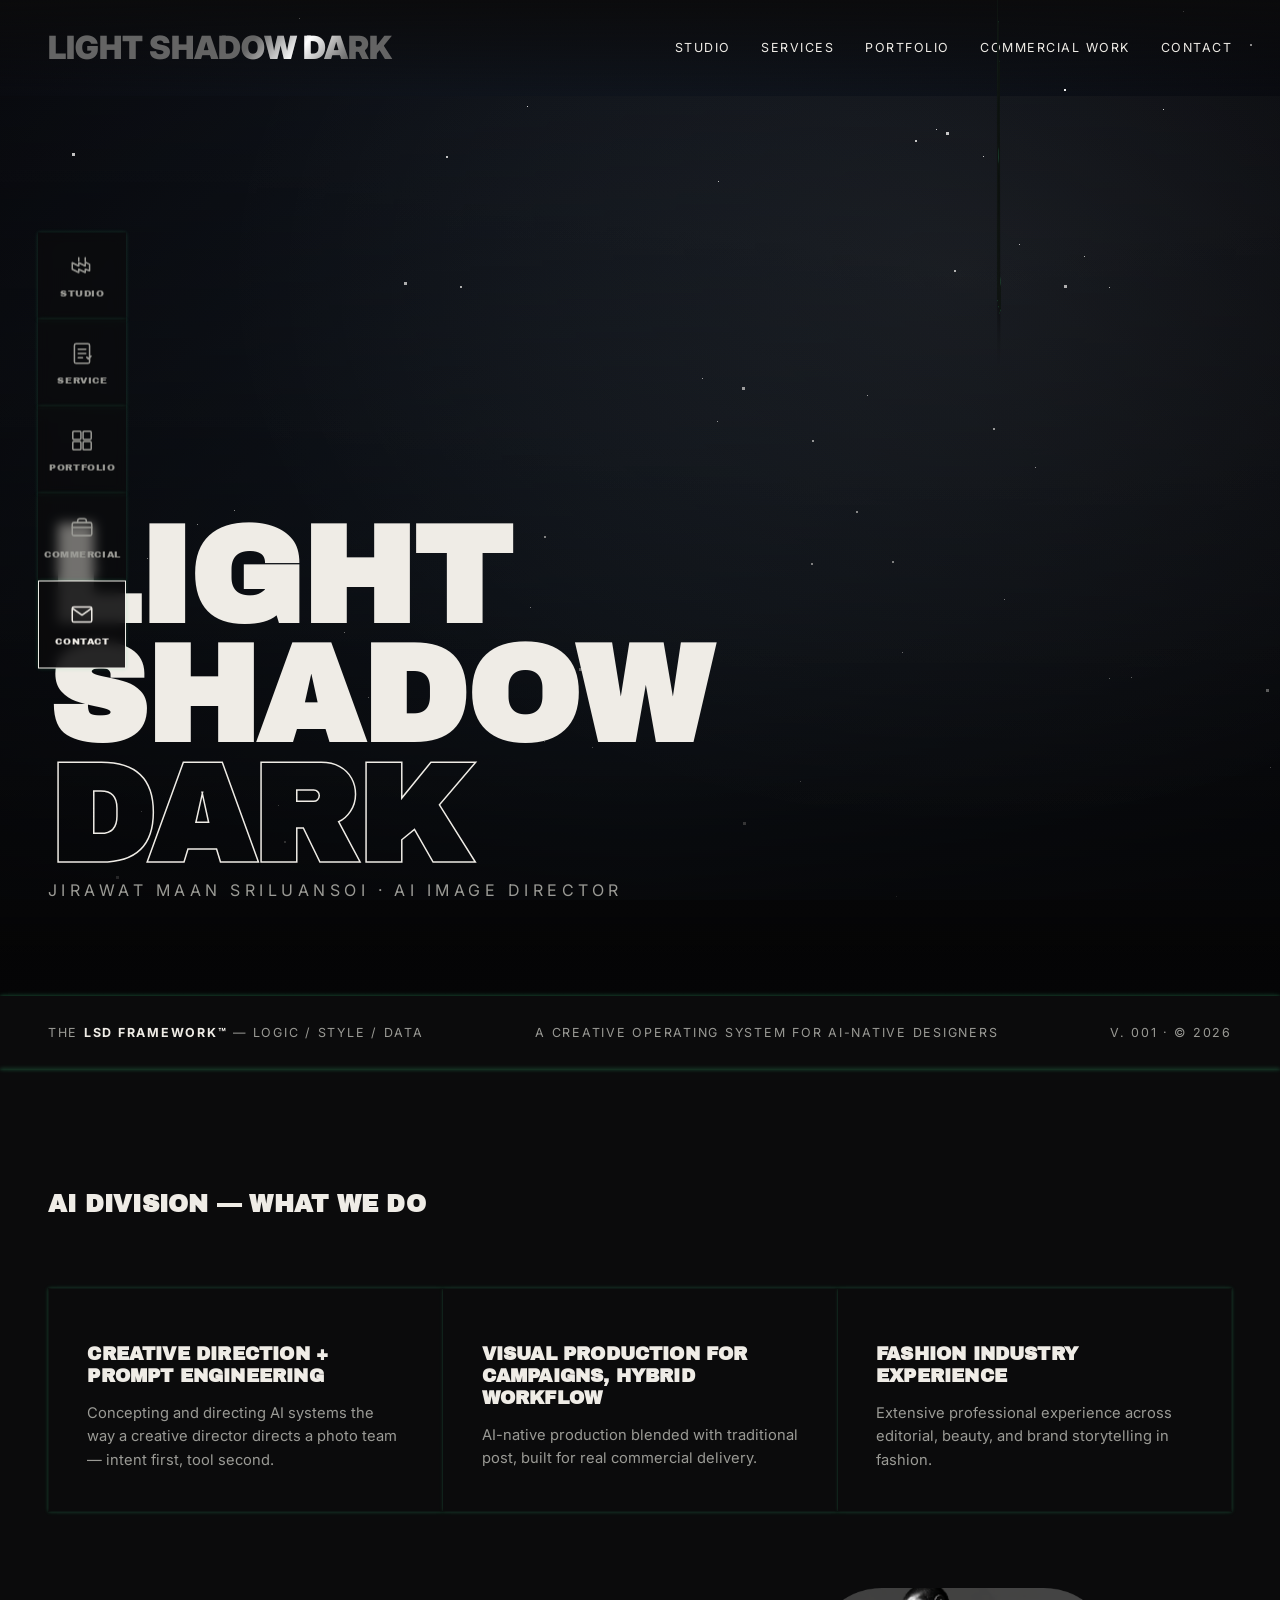
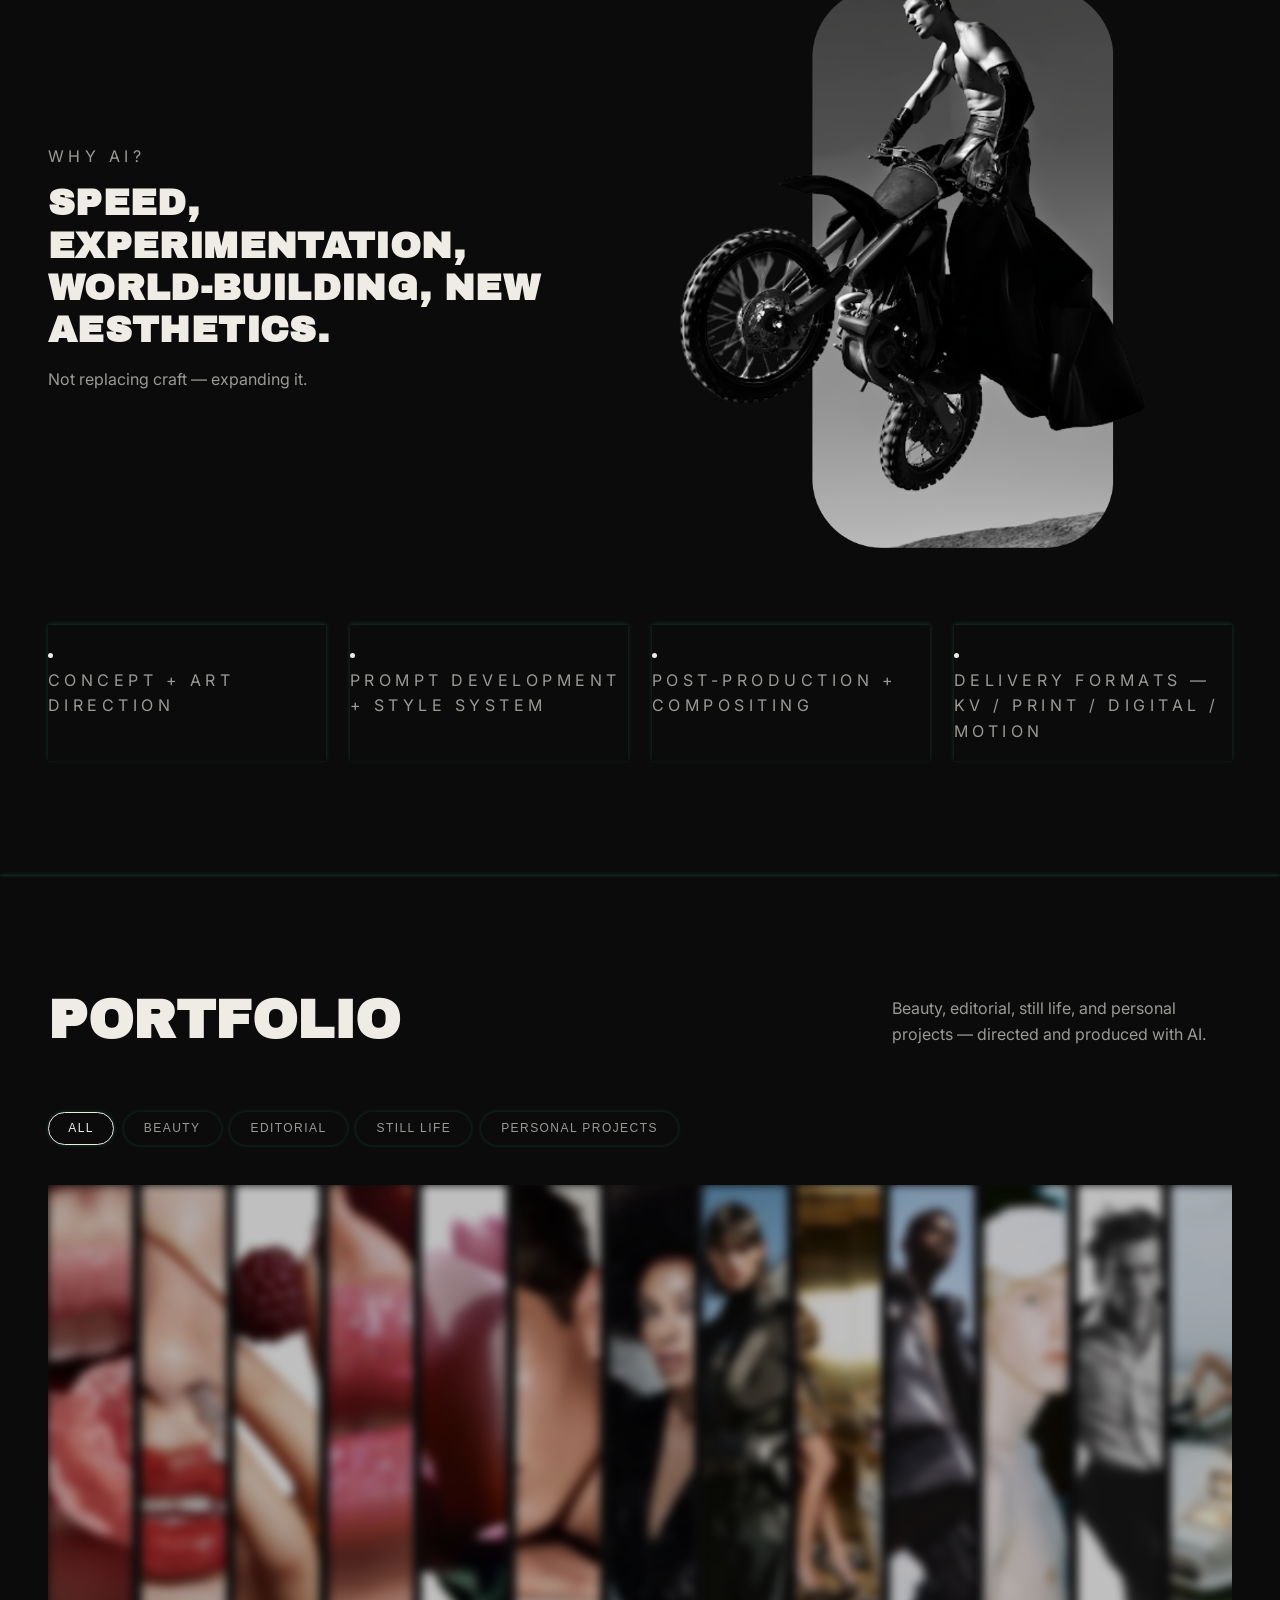
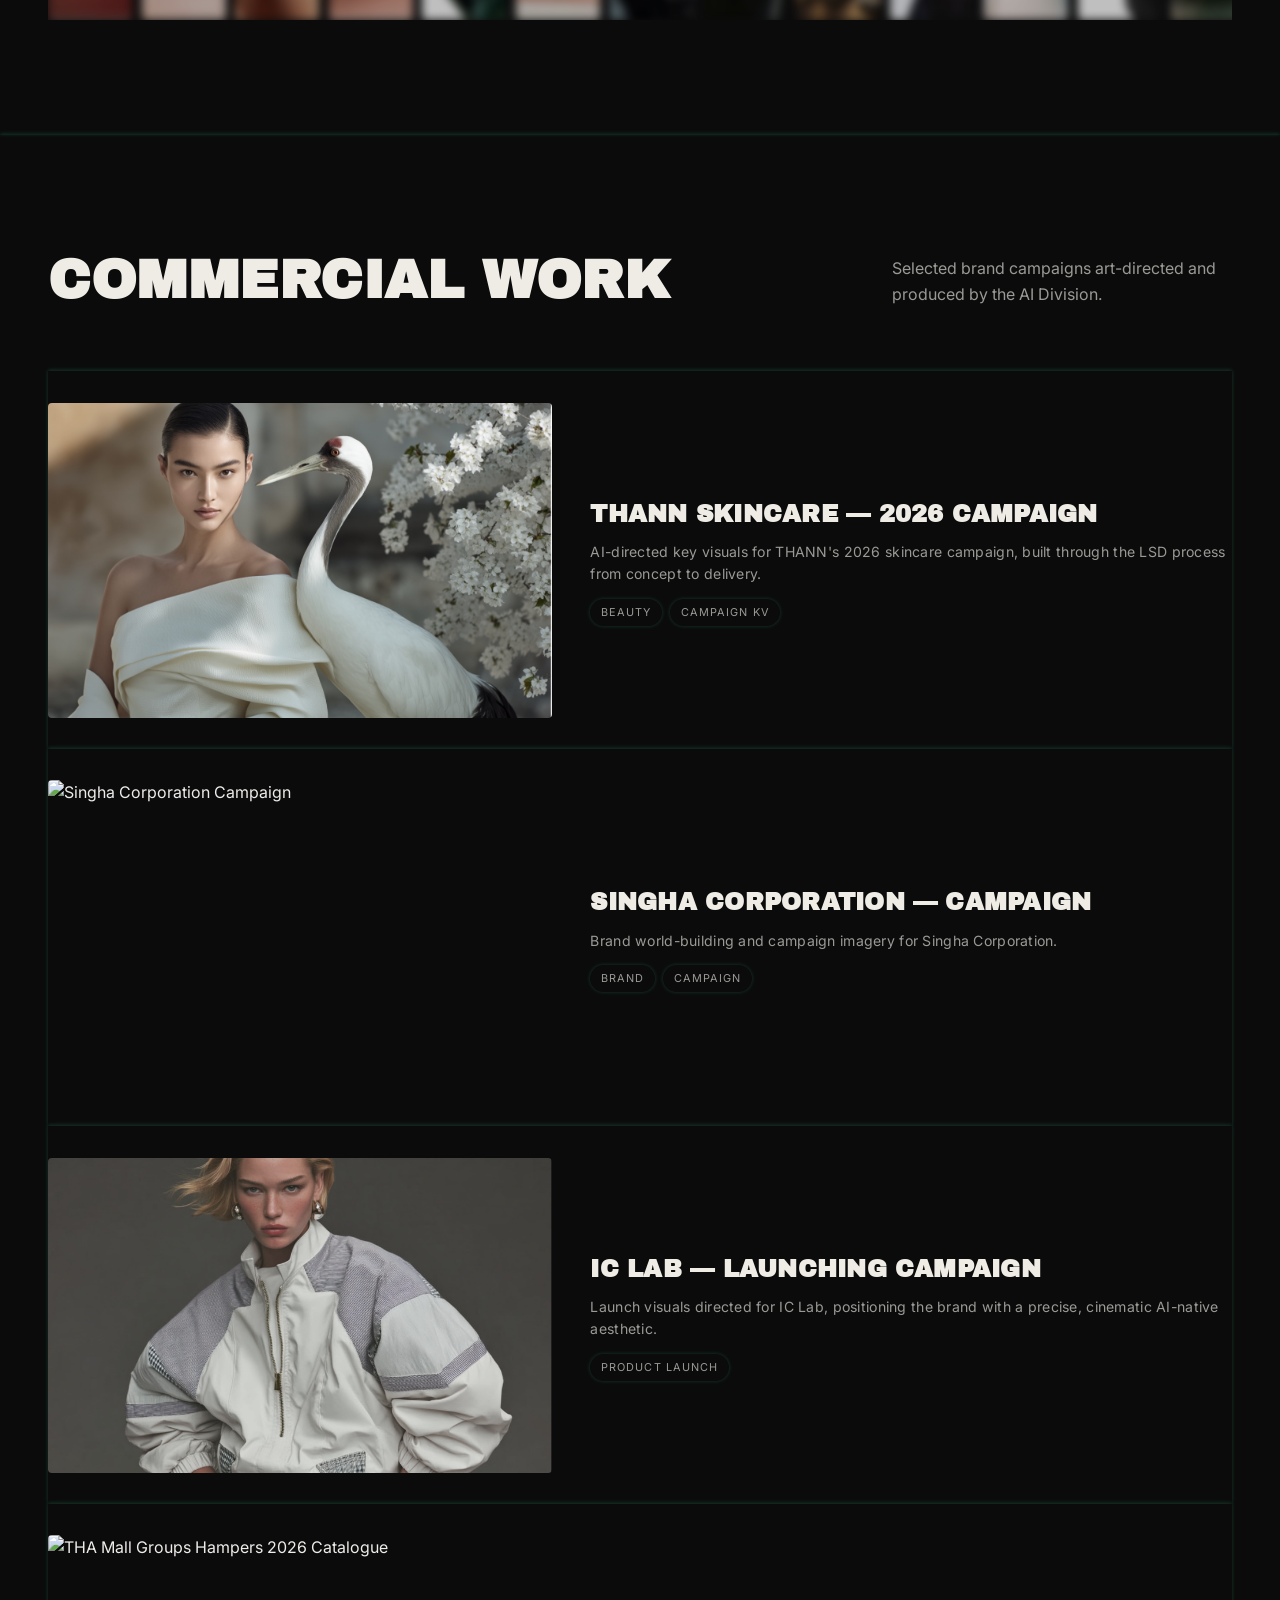
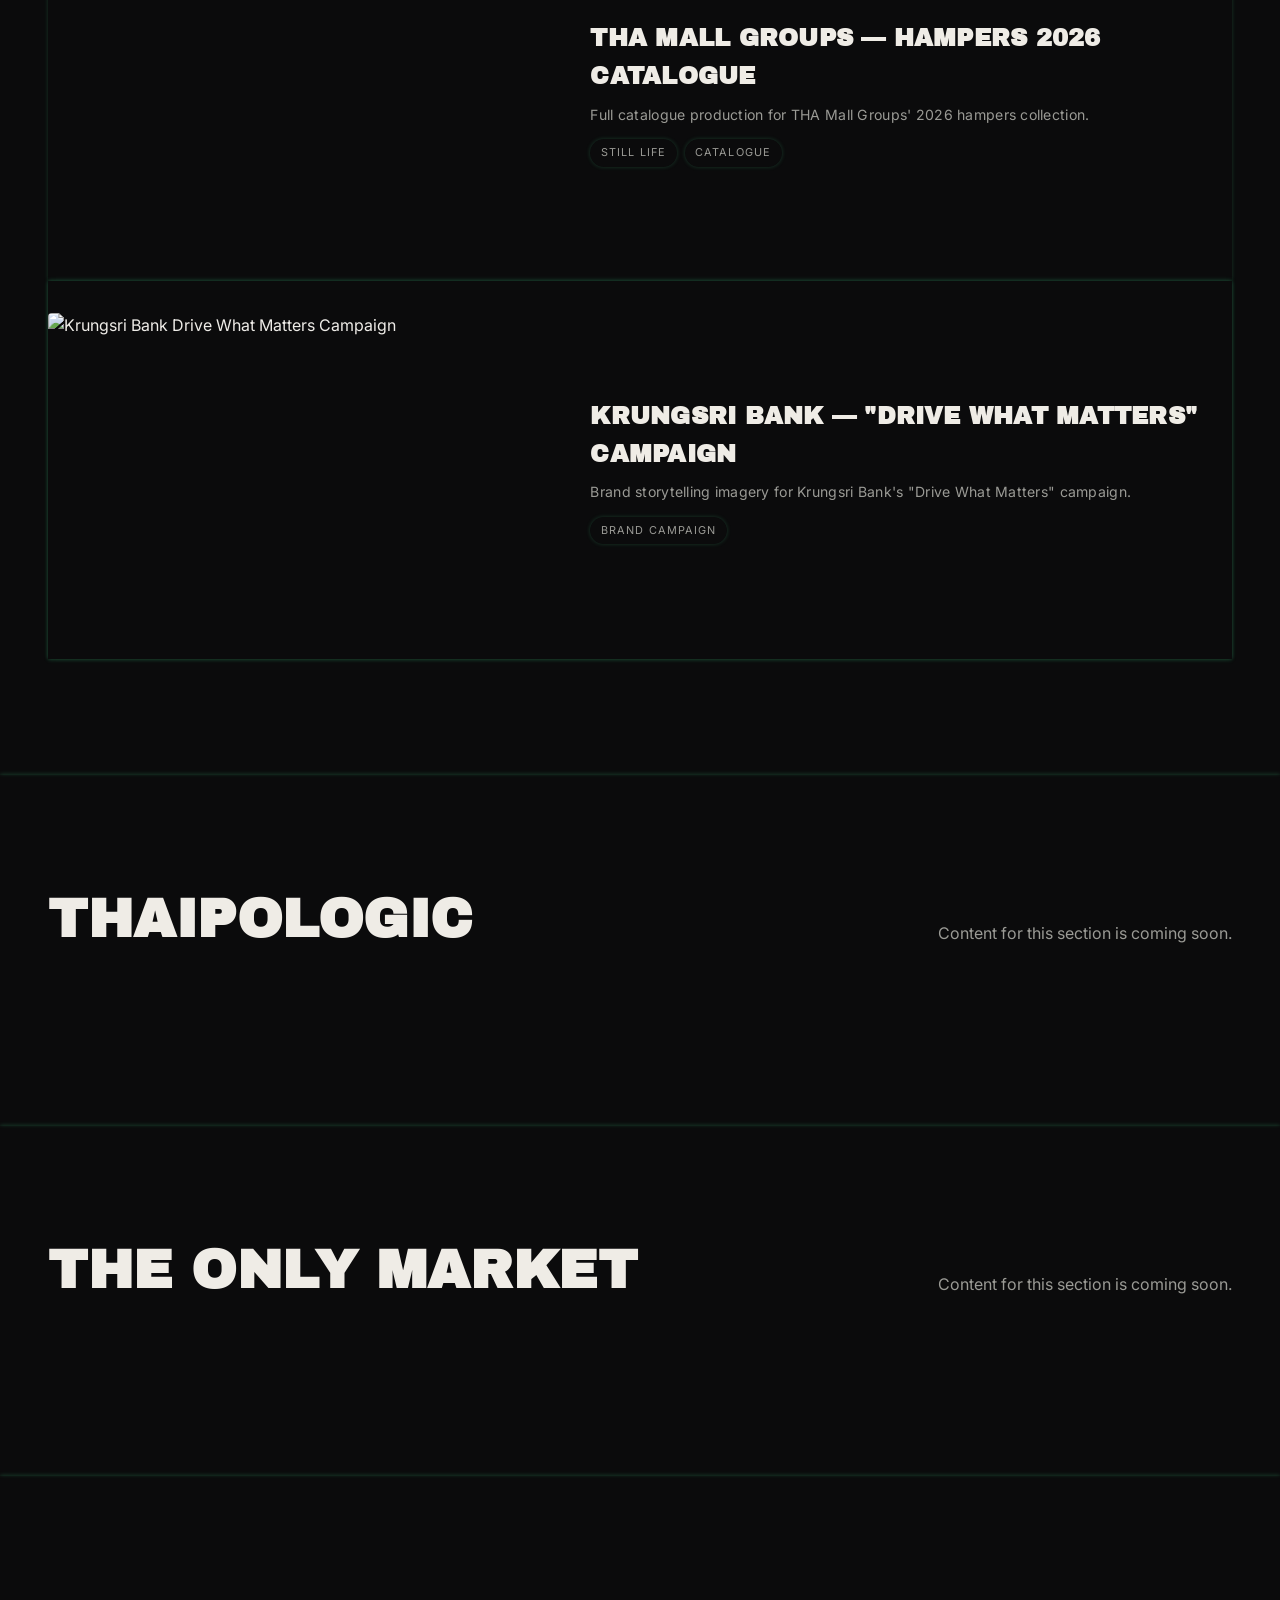
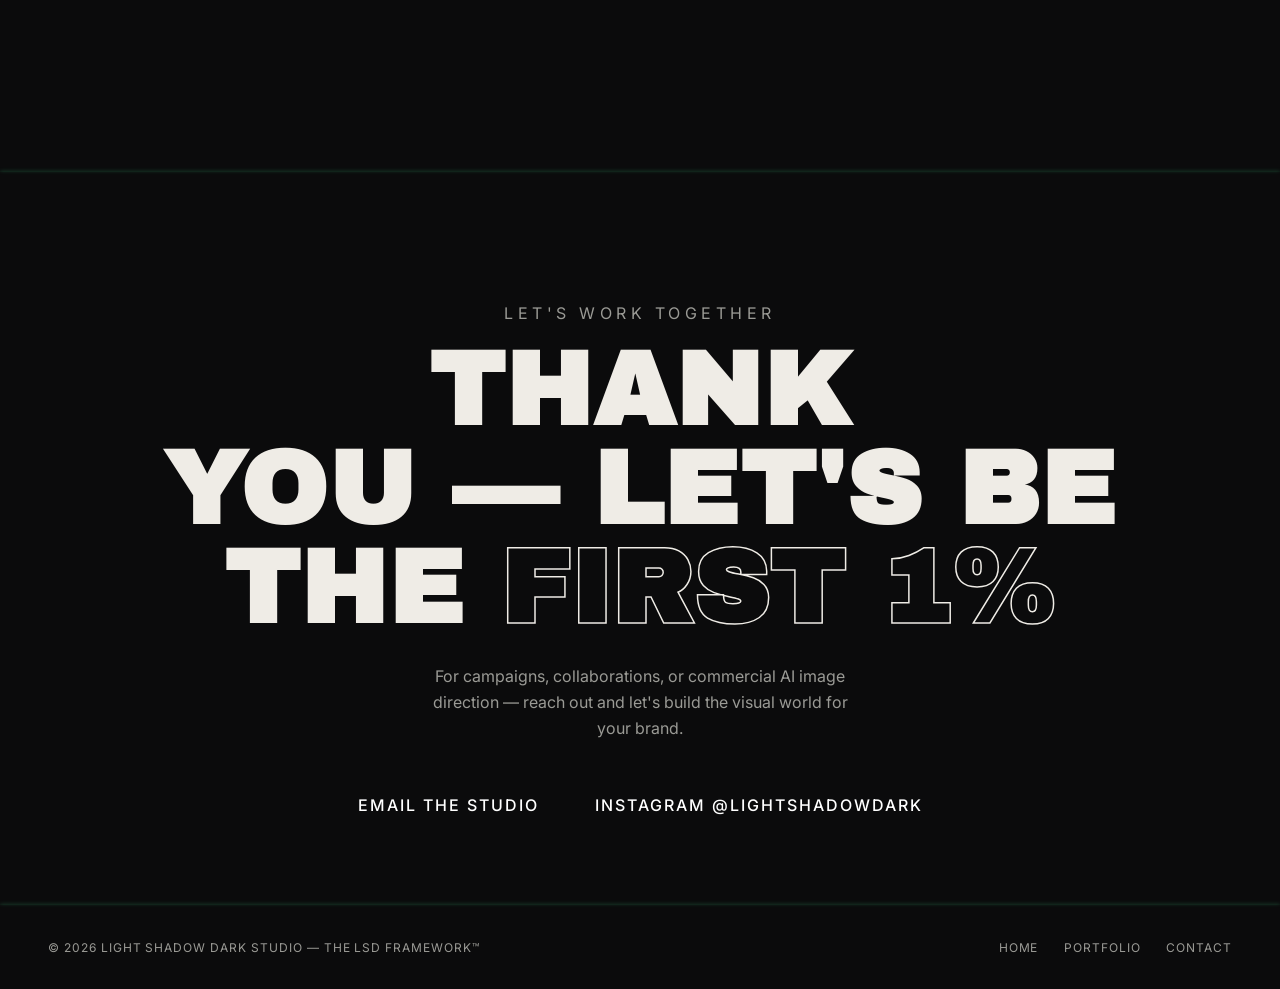
==== commit 3ba2b0fe: "Simplify Pip-Boy to show BIO immediately, remove STAT/INV/DATA tabs Clicking the floating card now o" ====
--- a/index.html
+++ b/index.html
@@ -9,7 +9,7 @@
 <link rel="preconnect" href="https://fonts.googleapis.com">
 <link rel="preconnect" href="https://fonts.gstatic.com" crossorigin>
 <link href="https://fonts.googleapis.com/css2?family=Archivo+Black&family=Inter:wght@400;500;600&display=swap" rel="stylesheet">
-<link rel="stylesheet" href="./style.css?v=21">
+<link rel="stylesheet" href="./style.css?v=22">
 </head>
 <body>
 
@@ -113,7 +113,9 @@
 <!-- ============ SERVICES ============ -->
 <section class="section" id="services">
   <div class="container">
-    <div class="shine1">AI Division — What We Do</div>
+    <div class="section-head">
+      <h1>AI Division — What We Do</h1>
+    </div>
     <div class="service-cards">
       <div class="service-card">
         <span class="num"></span>
@@ -336,10 +338,7 @@
 <div class="pipboy-overlay" id="pipboyOverlay">
   <button class="pipboy-close" id="pipboyClose">✕</button>
   <div class="pipboy-wrapper">
-    <input type="radio" id="tab-stat" name="pip-tabs" checked>
-    <input type="radio" id="tab-inv" name="pip-tabs">
-    <input type="radio" id="tab-data" name="pip-tabs">
-    <input type="radio" id="tab-bio" name="pip-tabs">
+    <input type="radio" id="tab-bio" name="pip-tabs" checked>
     <div class="pipboy-chassis">
       <div class="screw tl"></div>
       <div class="screw tr"></div>
@@ -359,42 +358,6 @@
             </div>
           </header>
           <main class="middle-section">
-            <div class="tab-content content-stat">
-              <aside class="side-menu">
-                <div>CND</div>
-                <div>RAD</div>
-                <div>EFF</div>
-                <div class="active-box-static">CLK</div>
-              </aside>
-              <section class="clock-display">
-                <div class="terminal-block">
-                  <div class="time">08<span class="blink-colon">:</span>40</div>
-                </div>
-                <div class="date">02.23.2026</div>
-              </section>
-              <aside class="right-menu">
-                <div class="hazard-symbol">
-                  <div class="hazard-core"></div>
-                </div>
-                <div class="rad-text">RADS</div>
-              </aside>
-            </div>
-            <div class="tab-content content-inv">
-              <ul class="inventory-list">
-                <li><span class="item-name">Stimpak (12)</span><span class="item-wgt">WGT 0.5</span></li>
-                <li class="active-terminal-line"><span class="item-name">10mm Pistol</span><span class="item-wgt">WGT 4.0</span></li>
-                <li><span class="item-name">Nuka-Cola Quantum</span><span class="item-wgt">WGT 1.0</span></li>
-                <li><span class="item-name">RadAway (5)</span><span class="item-wgt">WGT 0.5</span></li>
-                <li><span class="item-name">Power Armor Core</span><span class="item-wgt">WGT 3.0</span></li>
-              </ul>
-            </div>
-            <div class="tab-content content-data">
-              <div class="radar-container">
-                <span></span>
-                <div class="blip"></div>
-              </div>
-              <div class="radar-text flicker-fast">SEARCHING SATELLITE...</div>
-            </div>
             <div class="tab-content content-bio">
               <h3 class="bio-name">Maanipulator</h3>
               <p class="bio-fullname">Jirawat Maan Sriluansoi</p>
@@ -406,12 +369,6 @@
             </div>
           </main>
           <footer class="bottom-bar">
-            <label for="tab-stat" class="nav-item">STAT</label>
-            <div class="line flexible"></div>
-            <label for="tab-inv" class="nav-item">INV</label>
-            <div class="line flexible"></div>
-            <label for="tab-data" class="nav-item">DATA</label>
-            <div class="line flexible"></div>
             <label for="tab-bio" class="nav-item">BIO</label>
             <div class="line flexible"></div>
             <div class="radio-visualizer">
@@ -427,6 +384,6 @@
   </div>
 </div>
 
-<script src="./script.js?v=21"></script>
+<script src="./script.js?v=22"></script>
 </body>
 </html>
--- a/style.css
+++ b/style.css
@@ -80,46 +80,6 @@
   }
 }
 
-
-.shine1 {
-  font-size: 2em;
-  font-weight: 900;
-  color: rgba(255, 255, 255, 0.3);
-  background: #222 -webkit-gradient(
-      linear,
-      left top,
-      right top,
-      from(#222),
-      to(#222),
-      color-stop(0.5, #fff)
-    ) 0 0 no-repeat;
-  background-image: -webkit-linear-gradient(
-    -40deg,
-    transparent 0%,
-    transparent 40%,
-    #fff 50%,
-    transparent 60%,
-    transparent 100%
-  );
-
-  -webkit-background-clip: text;
-  -webkit-background-size: 300px;
-  -webkit-animation: zezzz;
-  -webkit-animation-duration: 3s;
-  -webkit-animation-iteration-count: infinite;
-}
- @-webkit-keyframes zezzz {
-  0%,
-  10% {
-    background-position: -200px;
-  }
-  20% {
-    background-position: topdown;
-  }
-  100% {
-    background-position: 200px;
-  }
-}
 /* ---------------- Effect / Logo ---------------- */
 
 
@@ -1124,82 +1084,16 @@
 .pipboy-wrapper .middle-section { flex-grow: 1; display: flex; flex-direction: column; justify-content: center; }
 .pipboy-wrapper .tab-content { display: none; width: 100%; height: 100%; animation: screenGlitch 0.4s ease-out; }
 
-#tab-stat:checked ~ .pipboy-chassis .dynamic-title::before { content: "SYS_STATUS"; }
-#tab-inv:checked ~ .pipboy-chassis .dynamic-title::before { content: "INVENTORY"; }
-#tab-data:checked ~ .pipboy-chassis .dynamic-title::before { content: "DATA_LINK"; }
 #tab-bio:checked ~ .pipboy-chassis .dynamic-title::before { content: "PROFILE"; }
 
-#tab-stat:checked ~ .pipboy-chassis .content-stat,
-#tab-inv:checked ~ .pipboy-chassis .content-inv,
-#tab-data:checked ~ .pipboy-chassis .content-data,
 #tab-bio:checked ~ .pipboy-chassis .content-bio { display: flex; }
 
-#tab-stat:checked ~ .pipboy-chassis label[for="tab-stat"],
-#tab-inv:checked ~ .pipboy-chassis label[for="tab-inv"],
-#tab-data:checked ~ .pipboy-chassis label[for="tab-data"],
 #tab-bio:checked ~ .pipboy-chassis label[for="tab-bio"] {
   background-color: var(--pip-green);
   color: var(--bg-dark);
   text-shadow: none;
   box-shadow: 0 0 10px var(--pip-glow);
 }
-
-.pipboy-wrapper .content-stat { justify-content: space-between; align-items: center; }
-.pipboy-wrapper .side-menu { display: flex; flex-direction: column; gap: 10px; font-size: 1rem; }
-.pipboy-wrapper .active-box-static { border: 2px solid var(--pip-green); padding: 2px 8px; box-shadow: inset 0 0 10px var(--pip-glow); }
-
-.pipboy-wrapper .clock-display { display: flex; flex-direction: column; align-items: center; }
-.pipboy-wrapper .terminal-block {
-  background-color: var(--pip-green);
-  border-radius: 6px;
-  padding: 10px 20px;
-  margin-bottom: 5px;
-  box-shadow: 0 0 25px var(--pip-glow);
-  animation: blockPulse 4s infinite alternate;
-}
-.pipboy-wrapper .terminal-block .time {
-  color: var(--bg-dark);
-  font-size: 4rem;
-  font-weight: bold;
-  text-shadow: none;
-  filter: drop-shadow(0 0 1px rgba(0, 0, 0, 0.5));
-}
-.pipboy-wrapper .date { font-size: 1.2rem; font-weight: bold; letter-spacing: 2px; }
-
-.pipboy-wrapper .right-menu { display: flex; flex-direction: column; align-items: center; gap: 10px; }
-.pipboy-wrapper .rad-text { font-size: 1rem; font-weight: bold; letter-spacing: 2px; }
-.pipboy-wrapper .hazard-symbol {
-  width: 50px;
-  height: 50px;
-  position: relative;
-  background: conic-gradient(var(--pip-green) 0deg 60deg, transparent 60deg 120deg, var(--pip-green) 120deg 180deg, transparent 180deg 240deg, var(--pip-green) 240deg 300deg, transparent 300deg 360deg);
-  border-radius: 50%;
-  animation: radarSpin 8s linear infinite;
-  box-shadow: 0 0 15px var(--pip-glow);
-}
-.pipboy-wrapper .hazard-core { position: absolute; inset: 10px; background: var(--bg-dark); border-radius: 50%; }
-.pipboy-wrapper .hazard-core::after { content: ""; position: absolute; inset: 6px; background: var(--pip-green); border-radius: 50%; }
-
-.pipboy-wrapper .content-inv { flex-direction: column; font-size: 1rem; width: 100%; justify-content: flex-start; }
-.pipboy-wrapper .inventory-list { list-style: none; padding: 0; margin: 0; width: 100%; }
-.pipboy-wrapper .inventory-list li {
-  display: flex;
-  justify-content: space-between;
-  padding: 6px;
-  border-bottom: 1px dashed rgba(26, 255, 64, 0.3);
-  cursor: crosshair;
-}
-.pipboy-wrapper .inventory-list li:hover,
-.pipboy-wrapper .active-terminal-line {
-  background-color: var(--pip-green);
-  color: var(--bg-dark);
-  font-weight: bold;
-  text-shadow: none;
-  box-shadow: 0 0 10px var(--pip-glow);
-  padding: 6px 11px;
-}
-
-.pipboy-wrapper .content-data { justify-content: center; align-items: center; flex-direction: column; gap: 15px; }
 
 .pipboy-wrapper .content-bio {
   flex-direction: column;
@@ -1217,61 +1111,6 @@
 .pipboy-wrapper .bio-title { opacity: 0.85; }
 .pipboy-wrapper .bio-dept { opacity: 0.85; margin-top: 0.4rem; }
 .pipboy-wrapper .bio-ig { margin-top: 0.4rem; opacity: 0.7; }
-.pipboy-wrapper .radar-container {
-  position: relative;
-  width: 160px;
-  height: 160px;
-  background: rgba(26, 255, 64, 0.1);
-  border-radius: 50%;
-  display: flex;
-  align-items: center;
-  justify-content: center;
-  overflow: hidden;
-  box-shadow: inset 0 0 20px var(--pip-glow);
-  border: 2px solid var(--pip-green);
-}
-.pipboy-wrapper .radar-container::before {
-  content: "";
-  position: absolute;
-  inset: 20px;
-  background: rgba(26, 255, 64, 0.15);
-  border-radius: 50%;
-  border: 1px dashed rgba(26, 255, 64, 0.3);
-}
-.pipboy-wrapper .radar-container::after {
-  content: "";
-  position: absolute;
-  width: 50px;
-  height: 50px;
-  background: rgba(26, 255, 64, 0.25);
-  border-radius: 50%;
-  border: 1px solid var(--pip-green);
-}
-.pipboy-wrapper .radar-container span {
-  position: absolute;
-  top: 50%;
-  left: 50%;
-  width: 100%;
-  height: 100%;
-  background: transparent;
-  transform-origin: top left;
-  animation: angularRotation 2s linear infinite;
-  box-shadow: 6px -100px 40px -30px var(--pip-green);
-  border-top: 2px solid var(--pip-green);
-  z-index: 2;
-}
-.pipboy-wrapper .blip {
-  position: absolute;
-  width: 6px;
-  height: 6px;
-  background: #fff;
-  border-radius: 50%;
-  top: 35px;
-  left: 100px;
-  box-shadow: 0 0 10px #fff, 0 0 20px var(--pip-green);
-  animation: blipFade 2s infinite;
-  z-index: 3;
-}
 
 .pipboy-wrapper .radio-visualizer { display: flex; gap: 3px; align-items: flex-end; height: 15px; margin-left: 10px; }
 .pipboy-wrapper .bar { width: 4px; background-color: var(--pip-green); animation: eqBounce 1s infinite alternate; }
@@ -1293,11 +1132,7 @@
   60% { transform: scale(1, 1); filter: brightness(2); }
   100% { transform: scale(1, 1); opacity: 1; filter: brightness(1); }
 }
-@keyframes angularRotation { 0% { transform: rotate(0deg); } 100% { transform: rotate(360deg); } }
-@keyframes radarSpin { 100% { transform: rotate(360deg); } }
-@keyframes blipFade { 0%, 85% { opacity: 0; } 90% { opacity: 1; transform: scale(1.5); } 100% { opacity: 0; } }
 @keyframes eqBounce { 0% { height: 3px; } 100% { height: 15px; } }
-@keyframes blockPulse { 0% { box-shadow: 0 0 15px var(--pip-glow); } 100% { box-shadow: 0 0 35px var(--pip-glow); } }
 @keyframes blink { 0%, 100% { opacity: 1; } 50% { opacity: 0; } }
 @keyframes flicker { 0%, 100% { opacity: 1; } 50% { opacity: 0.8; } }
 @keyframes pulse { 0%, 100% { opacity: 1; } 50% { opacity: 0.3; } }
@@ -1311,38 +1146,16 @@
   .pipboy-wrapper .pipboy-chassis { padding: 1.5rem; border-radius: 1.5rem; }
   .pipboy-wrapper .crt-screen { border-width: 5px; }
   .pipboy-wrapper .boot-sequence { padding: 1.2rem; }
-  .pipboy-wrapper .terminal-block .time { font-size: 3rem; }
   .pipboy-wrapper .top-bar, .pipboy-wrapper .bottom-bar { font-size: 0.8rem; }
-  .pipboy-wrapper .side-menu, .pipboy-wrapper .inventory-list { font-size: 0.85rem; }
-  .pipboy-wrapper .radar-container { width: 130px; height: 130px; }
-  .pipboy-wrapper .radar-container::before { inset: 15px; }
-  .pipboy-wrapper .radar-container::after { width: 40px; height: 40px; }
-  .pipboy-wrapper .blip { top: 30px; left: 85px; }
-  .pipboy-wrapper .hazard-symbol { width: 40px; height: 40px; }
-  .pipboy-wrapper .hazard-core { inset: 8px; }
-  .pipboy-wrapper .hazard-core::after { inset: 4px; }
 }
 
 @container pipboy (max-width: 450px) {
   .pipboy-wrapper .pipboy-chassis { padding: 1rem; border-radius: 1rem; }
   .pipboy-wrapper .crt-screen { border-width: 4px; }
   .pipboy-wrapper .boot-sequence { padding: 0.8rem; }
-  .pipboy-wrapper .terminal-block { padding: 4px 8px; }
-  .pipboy-wrapper .terminal-block .time { font-size: 1.5rem; }
-  .pipboy-wrapper .date { font-size: 0.7rem; letter-spacing: 1px; }
   .pipboy-wrapper .top-bar { margin-bottom: 0.8rem; }
   .pipboy-wrapper .top-bar, .pipboy-wrapper .bottom-bar { font-size: 0.6rem; }
   .pipboy-wrapper .stats-info { gap: 5px; }
   .pipboy-wrapper .flexible { margin: 0 5px; }
   .pipboy-wrapper .nav-item { padding: 2px 4px; }
-  .pipboy-wrapper .side-menu { font-size: 0.6rem; gap: 5px; }
-  .pipboy-wrapper .inventory-list { font-size: 0.65rem; }
-  .pipboy-wrapper .rad-text, .pipboy-wrapper .radar-text { font-size: 0.6rem; }
-  .pipboy-wrapper .radar-container { width: 100px; height: 100px; }
-  .pipboy-wrapper .radar-container::before { inset: 12px; }
-  .pipboy-wrapper .radar-container::after { width: 30px; height: 30px; }
-  .pipboy-wrapper .blip { top: 20px; left: 65px; width: 4px; height: 4px; }
-  .pipboy-wrapper .hazard-symbol { width: 30px; height: 30px; box-shadow: 0 0 10px var(--pip-glow); }
-  .pipboy-wrapper .hazard-core { inset: 6px; }
-  .pipboy-wrapper .hazard-core::after { inset: 3px; }
-}
+}
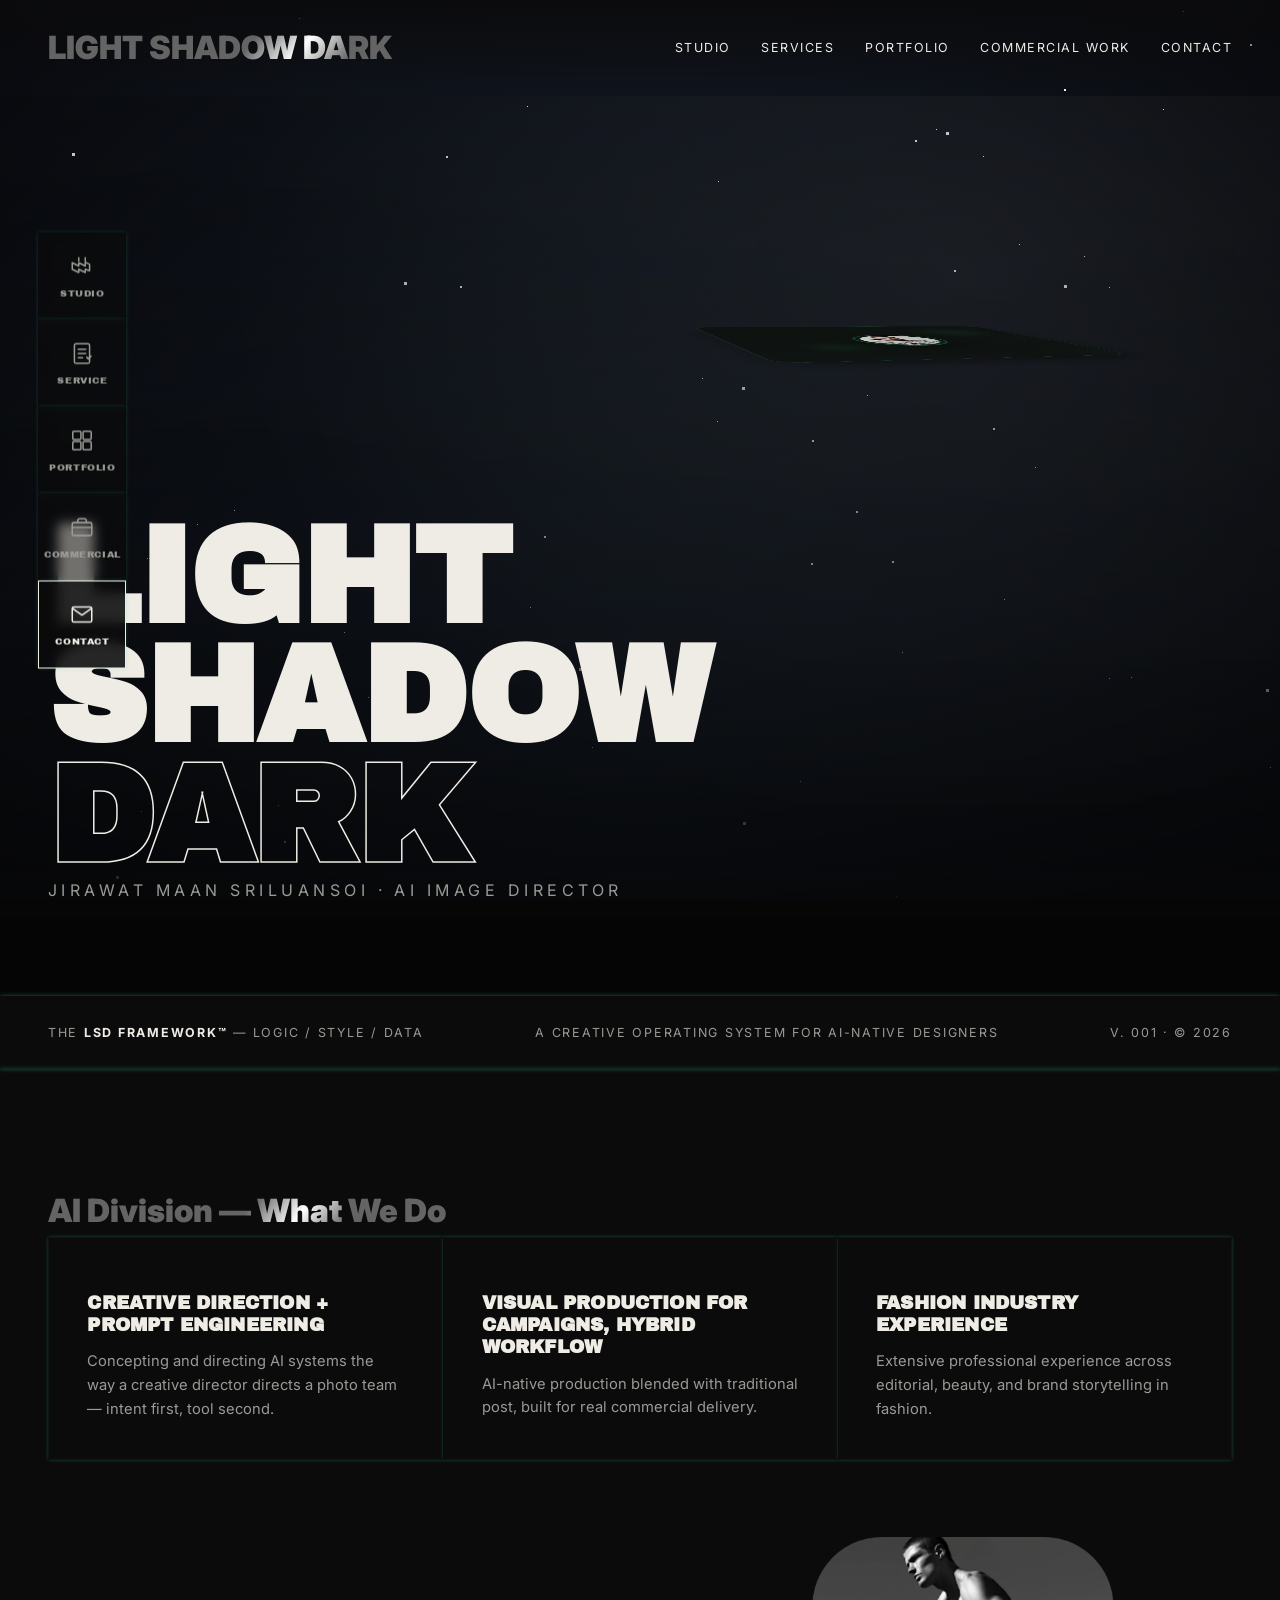
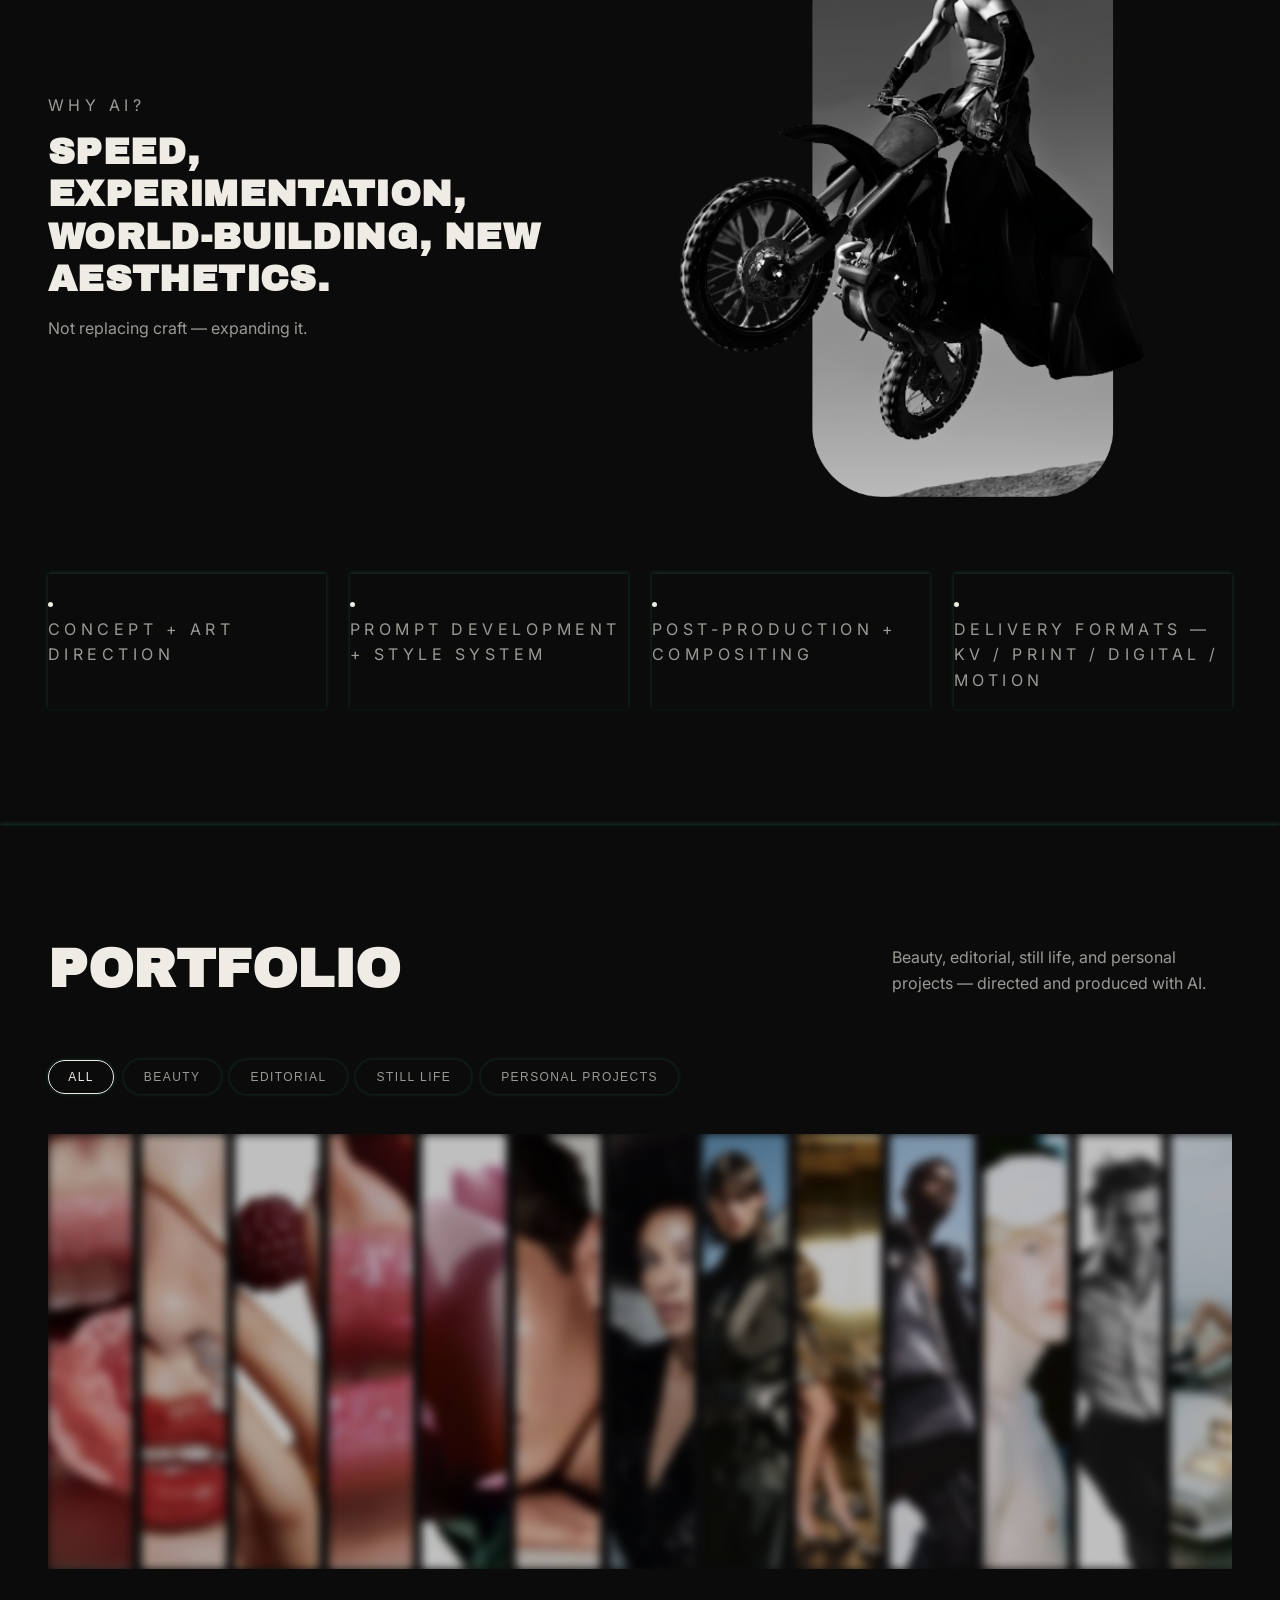
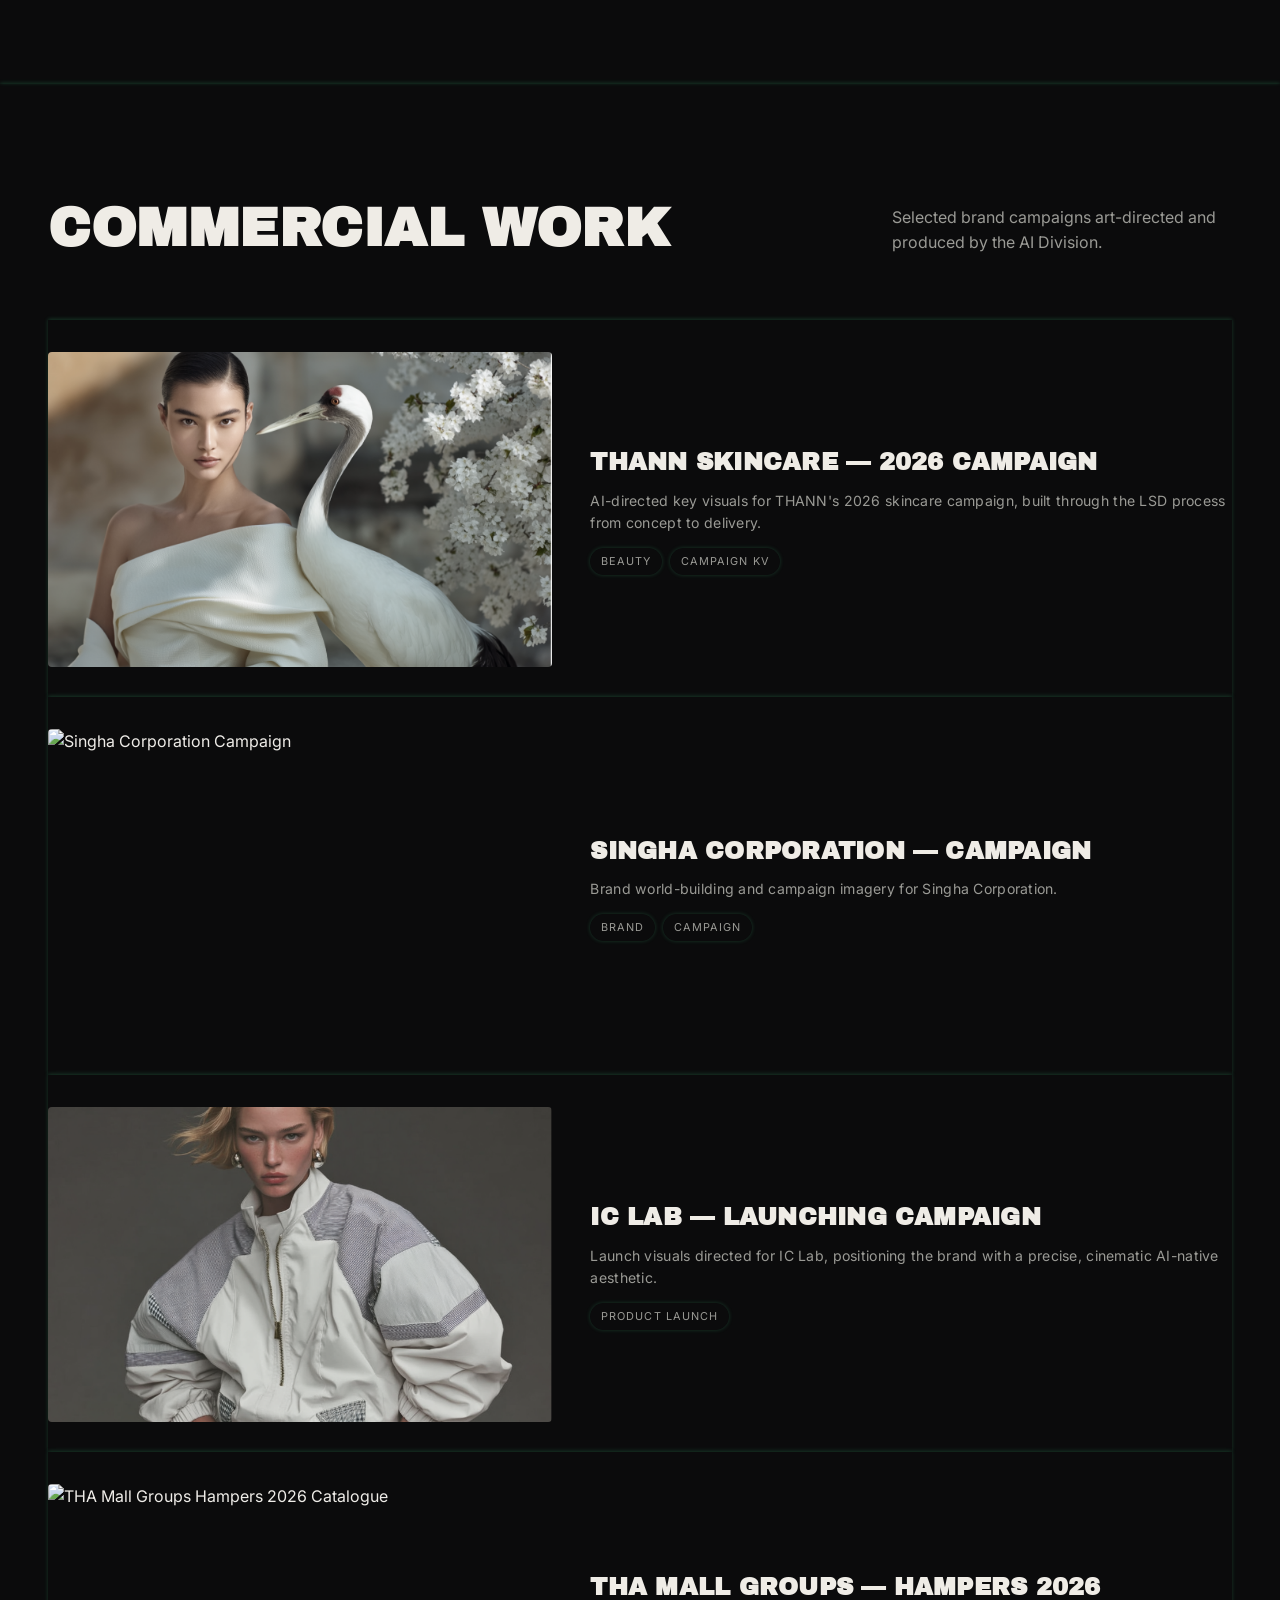
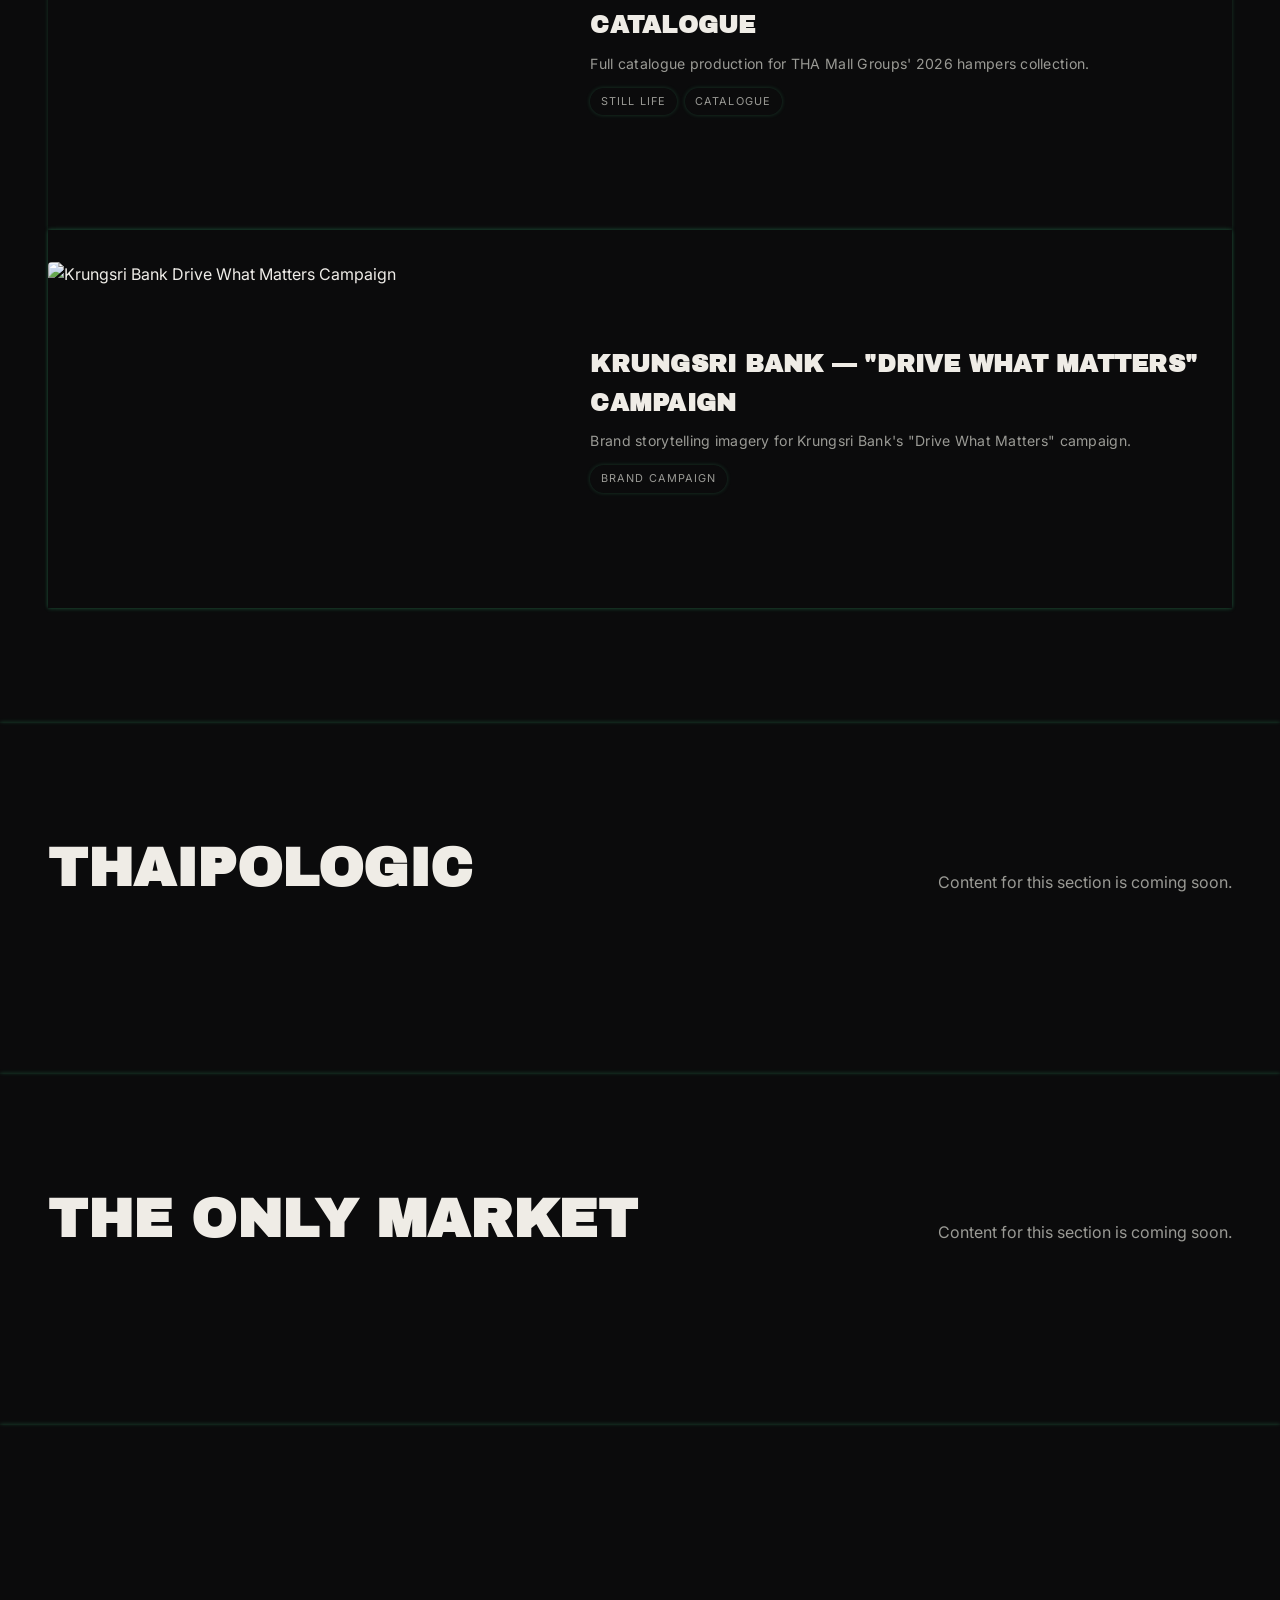
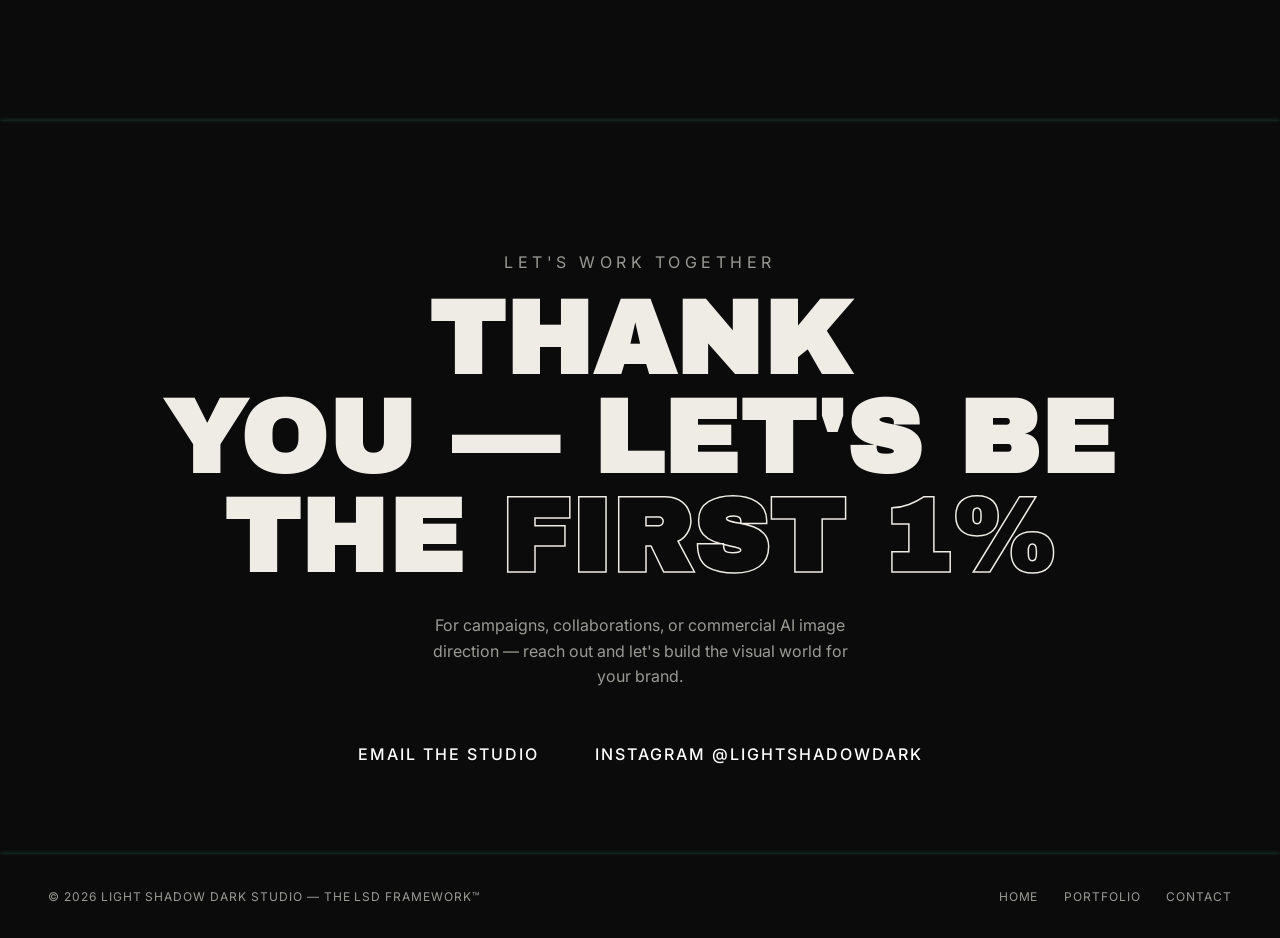
==== commit bf547cb5: "Merge branch 'main' of https://github.com/banlai-jerd/lightshadowdark-studio" ====
--- a/index.html
+++ b/index.html
@@ -113,9 +113,7 @@
 <!-- ============ SERVICES ============ -->
 <section class="section" id="services">
   <div class="container">
-    <div class="section-head">
-      <h1>AI Division — What We Do</h1>
-    </div>
+    <div class="shine1">AI Division — What We Do</div>
     <div class="service-cards">
       <div class="service-card">
         <span class="num"></span>
--- a/style.css
+++ b/style.css
@@ -80,6 +80,46 @@
   }
 }
 
+
+.shine1 {
+  font-size: 2em;
+  font-weight: 900;
+  color: rgba(255, 255, 255, 0.3);
+  background: #222 -webkit-gradient(
+      linear,
+      left top,
+      right top,
+      from(#222),
+      to(#222),
+      color-stop(0.5, #fff)
+    ) 0 0 no-repeat;
+  background-image: -webkit-linear-gradient(
+    -40deg,
+    transparent 0%,
+    transparent 40%,
+    #fff 50%,
+    transparent 60%,
+    transparent 100%
+  );
+
+  -webkit-background-clip: text;
+  -webkit-background-size: 300px;
+  -webkit-animation: zezzz;
+  -webkit-animation-duration: 3s;
+  -webkit-animation-iteration-count: infinite;
+}
+ @-webkit-keyframes zezzz {
+  0%,
+  10% {
+    background-position: -200px;
+  }
+  20% {
+    background-position: topdown;
+  }
+  100% {
+    background-position: 200px;
+  }
+}
 /* ---------------- Effect / Logo ---------------- */
 
 
